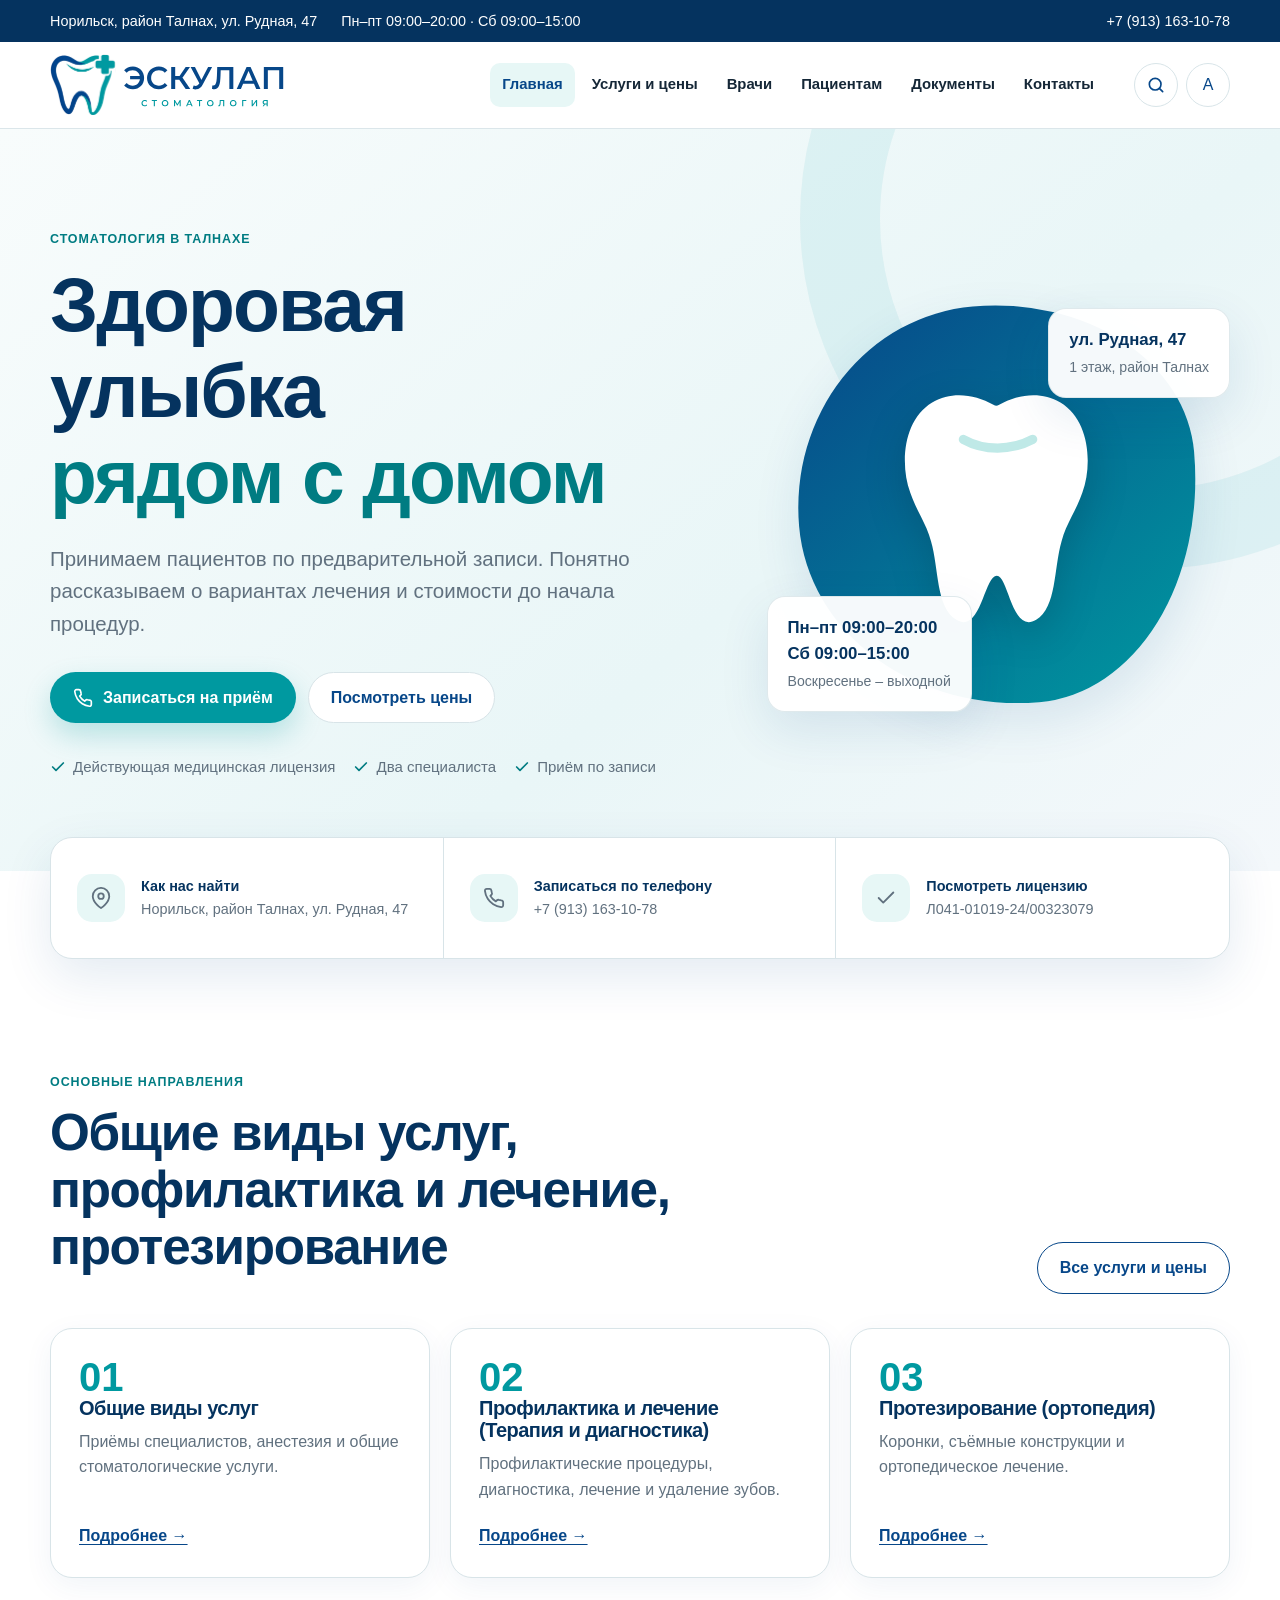
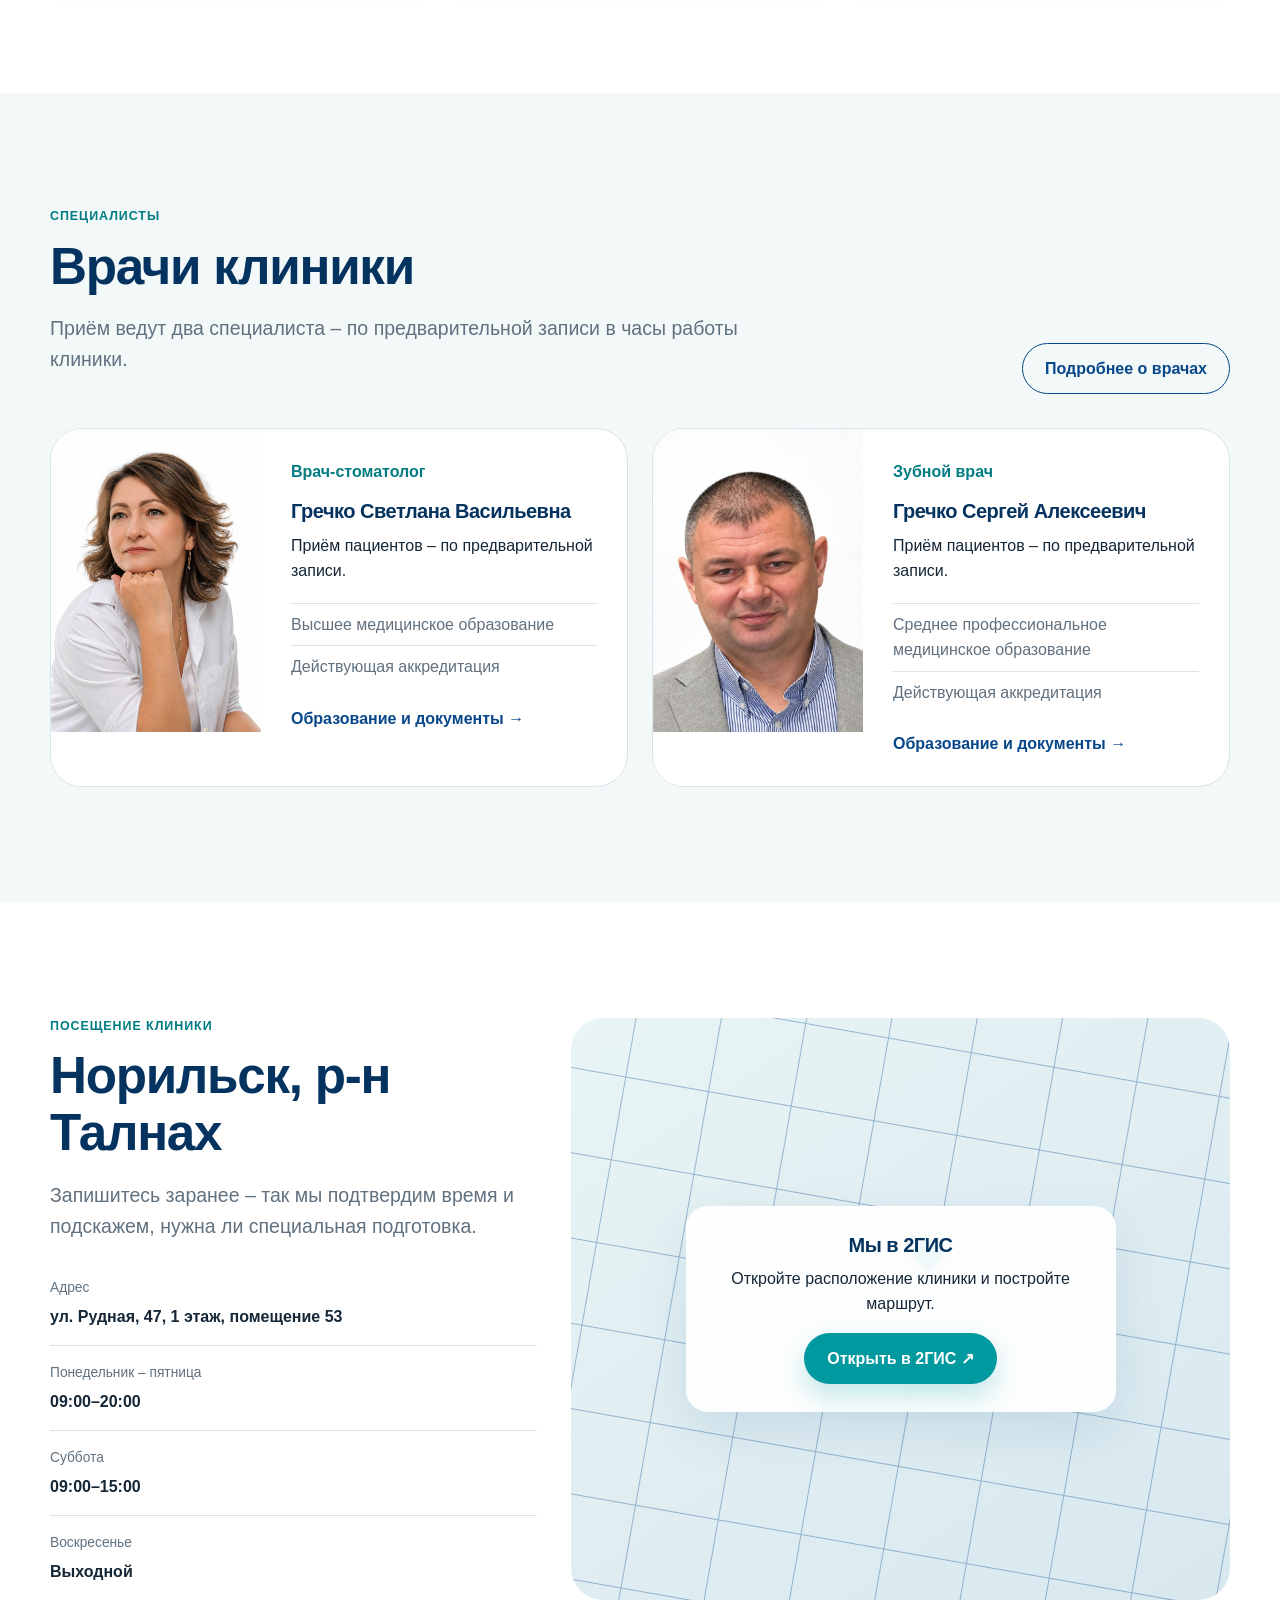
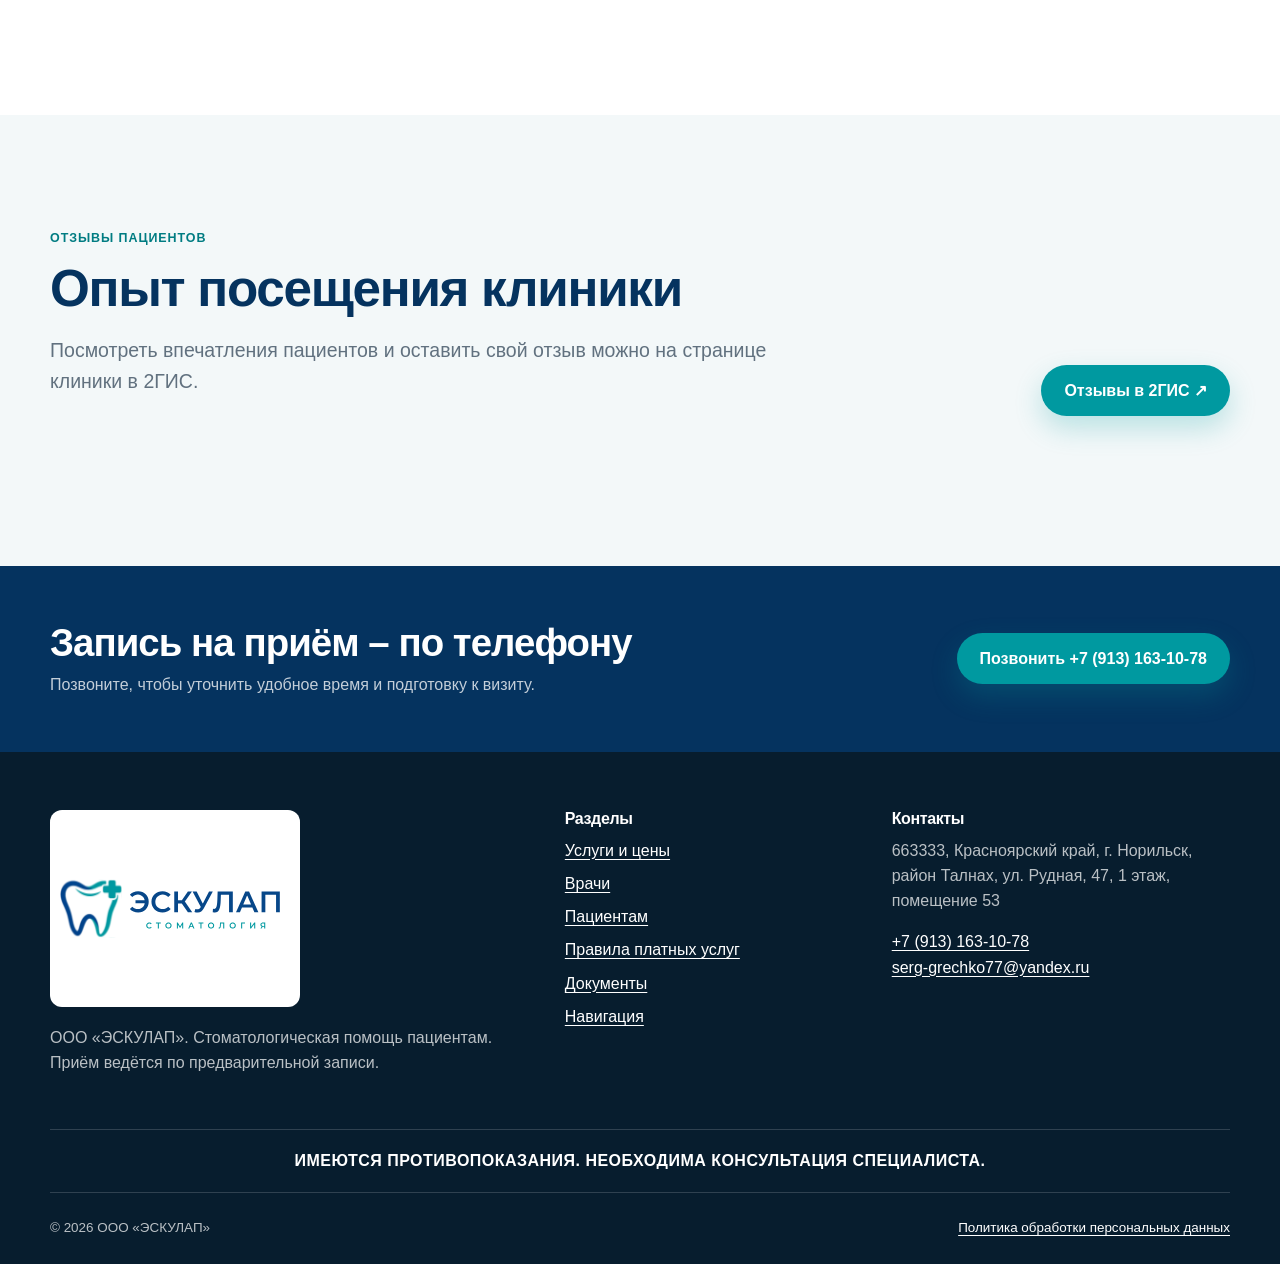
==== index.html @ 6461ecf7 "New update" ====
<!doctype html>
<html lang="ru">
<head>
  <meta charset="utf-8">
  <meta name="viewport" content="width=device-width, initial-scale=1, viewport-fit=cover">
  <meta name="description" content="Стоматологическая клиника «Эскулап» в Талнахе, Норильск. Лечение, профилактика, удаление и протезирование зубов. Запись по телефону.">
  <meta name="theme-color" content="#074789">
  <title>Стоматология «Эскулап» – Норильск</title>
  <link rel="icon" href="media/favicon.svg?v=20261101-1" type="image/svg+xml">
  <link rel="stylesheet" href="assets/css/styles.css?v=20261115-7">
  <script src="assets/js/shell.js?v=20261115-3" defer></script>
  <script src="assets/js/main.js?v=20261115-2" defer></script>
</head>
<body>
  <div data-site-header></div>
  <main id="main">
    <section class="hero">
      <div class="container hero-grid">
        <div>
          <p class="eyebrow">Стоматология в Талнахе</p>
          <h1>Здоровая улыбка <span>рядом с домом</span></h1>
          <p class="hero__copy">Принимаем пациентов по предварительной записи. Понятно рассказываем о вариантах лечения и стоимости до начала процедур.</p>
          <div class="hero__actions">
            <a class="button button--primary" data-phone href="tel:+79131631078"><svg aria-hidden="true" width="20" height="20" viewBox="0 0 24 24" fill="none" stroke="currentColor" stroke-width="2" stroke-linecap="round" stroke-linejoin="round"><path d="M22 16.92v3a2 2 0 0 1-2.18 2 19.79 19.79 0 0 1-8.63-3.07 19.5 19.5 0 0 1-6-6A19.79 19.79 0 0 1 2.12 4.18 2 2 0 0 1 4.11 2h3a2 2 0 0 1 2 1.72c.12.9.33 1.78.62 2.63a2 2 0 0 1-.45 2.11L8 9.73a16 16 0 0 0 6 6l1.27-1.27a2 2 0 0 1 2.11-.45c.85.29 1.73.5 2.63.62A2 2 0 0 1 22 16.92z"></path></svg><span>Записаться на приём</span></a>
            <a class="button button--secondary" href="services/">Посмотреть цены</a>
          </div>
          <ul class="hero__trust">
            <li><svg aria-hidden="true" width="16" height="16" viewBox="0 0 24 24" fill="none" stroke="currentColor" stroke-width="2.5" stroke-linecap="round" stroke-linejoin="round"><path d="m20 6-11 11-5-5"></path></svg><span>Действующая медицинская лицензия</span></li>
            <li><svg aria-hidden="true" width="16" height="16" viewBox="0 0 24 24" fill="none" stroke="currentColor" stroke-width="2.5" stroke-linecap="round" stroke-linejoin="round"><path d="m20 6-11 11-5-5"></path></svg><span>Два специалиста</span></li>
            <li><svg aria-hidden="true" width="16" height="16" viewBox="0 0 24 24" fill="none" stroke="currentColor" stroke-width="2.5" stroke-linecap="round" stroke-linejoin="round"><path d="m20 6-11 11-5-5"></path></svg><span>Приём по записи</span></li>
          </ul>
        </div>
        <div class="hero-art" aria-label="Стоматологическая помощь">
          <div class="hero-art__orb">
            <svg class="tooth" viewBox="0 0 180 210" role="img" aria-label="Символ зуба">
              <path fill="currentColor" d="M91 18c16-9 36-12 53-2 25 15 28 53 19 78-5 15-14 27-18 42-7 24-4 57-22 68-21 13-24-38-34-38-11 0-14 51-35 38-18-11-15-44-22-68-4-15-13-27-18-42-9-25-6-63 19-78 17-10 37-7 53 2 2 1 3 1 5 0z"/>
              <path fill="none" stroke="#bfe9e7" stroke-width="8" stroke-linecap="round" d="M60 48c18 10 41 10 60 0"/>
            </svg>
          </div>
          <div class="floating-card floating-card--place"><strong>ул. Рудная, 47</strong><span>1 этаж, район Талнах</span></div>
          <div class="floating-card floating-card--hours"><strong>Пн–пт 09:00–20:00<br>Сб 09:00–15:00</strong><span>Воскресенье – выходной</span></div>
        </div>
      </div>
    </section>

    <div class="quick-strip">
      <div class="container quick-strip__grid">
        <a class="quick-item" href="contacts/"><span class="quick-item__icon"><svg aria-hidden="true" width="22" height="22" viewBox="0 0 24 24" fill="none" stroke="currentColor" stroke-width="2" stroke-linecap="round" stroke-linejoin="round"><path d="M21 10c0 7-9 13-9 13S3 17 3 10a9 9 0 1 1 18 0z"></path><circle cx="12" cy="10" r="3"></circle></svg></span><span><strong>Как нас найти</strong><span>Норильск, район Талнах, ул. Рудная, 47</span></span></a>
        <a class="quick-item" data-phone href="tel:+79131631078"><span class="quick-item__icon"><svg aria-hidden="true" width="22" height="22" viewBox="0 0 24 24" fill="none" stroke="currentColor" stroke-width="2" stroke-linecap="round" stroke-linejoin="round"><path d="M22 16.92v3a2 2 0 0 1-2.18 2 19.79 19.79 0 0 1-8.63-3.07 19.5 19.5 0 0 1-6-6A19.79 19.79 0 0 1 2.12 4.18 2 2 0 0 1 4.11 2h3a2 2 0 0 1 2 1.72c.12.9.33 1.78.62 2.63a2 2 0 0 1-.45 2.11L8 9.73a16 16 0 0 0 6 6l1.27-1.27a2 2 0 0 1 2.11-.45c.85.29 1.73.5 2.63.62A2 2 0 0 1 22 16.92z"></path></svg></span><span><strong>Записаться по телефону</strong><span>+7 (913) 163-10-78</span></span></a>
        <a class="quick-item" href="documents/"><span class="quick-item__icon"><svg aria-hidden="true" width="22" height="22" viewBox="0 0 24 24" fill="none" stroke="currentColor" stroke-width="2" stroke-linecap="round" stroke-linejoin="round"><path d="m20 6-11 11-5-5"></path></svg></span><span><strong>Посмотреть лицензию</strong><span>Л041-01019-24/00323079</span></span></a>
      </div>
    </div>

    <section class="section">
      <div class="container">
        <div class="section-heading"><div><p class="eyebrow">Основные направления</p><h2>Общие виды услуг, профилактика и лечение, протезирование</h2></div><a class="button button--ghost" href="services/">Все услуги и цены</a></div>
        <div class="card-grid">
          <article class="card service-card"><span class="card__number">01</span><h3>Общие виды услуг</h3><p>Приёмы специалистов, анестезия и общие стоматологические услуги.</p><a href="services/#general">Подробнее →</a></article>
          <article class="card service-card"><span class="card__number">02</span><h3>Профилактика и лечение (Терапия и диагностика)</h3><p>Профилактические процедуры, диагностика, лечение и удаление зубов.</p><a href="services/#prevention-treatment">Подробнее →</a></article>
          <article class="card service-card"><span class="card__number">03</span><h3>Протезирование (ортопедия)</h3><p>Коронки, съёмные конструкции и ортопедическое лечение.</p><a href="services/#prosthetics">Подробнее →</a></article>
        </div>
      </div>
    </section>

    <section class="section section--soft" id="doctors">
      <div class="container">
        <div class="section-heading"><div><p class="eyebrow">Специалисты</p><h2>Врачи клиники</h2><p class="lead">Приём ведут два специалиста – по предварительной записи в часы работы клиники.</p></div><a class="button button--ghost" href="doctors/">Подробнее о врачах</a></div>
        <div class="doctor-grid">
          <article class="doctor-card"><div class="doctor-placeholder"><img src="assets/images/doctors/svetlana-grechko.jpg" width="800" height="1155" loading="lazy" decoding="async" alt="Гречко Светлана Васильевна"></div><div class="doctor-card__body"><p class="doctor-card__role">Врач-стоматолог</p><h3>Гречко Светлана Васильевна</h3><p>Приём пациентов – по предварительной записи.</p><ul class="doctor-card__meta"><li>Высшее медицинское образование</li><li>Действующая аккредитация</li></ul><a class="doctor-card__link" href="doctors/#svetlana">Образование и документы →</a></div></article>
          <article class="doctor-card"><div class="doctor-placeholder"><img src="assets/images/doctors/sergey-grechko-v3.jpg" width="732" height="1056" loading="lazy" decoding="async" alt="Гречко Сергей Алексеевич"></div><div class="doctor-card__body"><p class="doctor-card__role">Зубной врач</p><h3>Гречко Сергей Алексеевич</h3><p>Приём пациентов – по предварительной записи.</p><ul class="doctor-card__meta"><li>Среднее профессиональное медицинское образование</li><li>Действующая аккредитация</li></ul><a class="doctor-card__link" href="doctors/#sergey">Образование и документы →</a></div></article>
        </div>
      </div>
    </section>

    <section class="section">
      <div class="container contact-grid">
        <div><p class="eyebrow">Посещение клиники</p><h2>Норильск, р-н Талнах</h2><p class="lead">Запишитесь заранее – так мы подтвердим время и подскажем, нужна ли специальная подготовка.</p><dl class="definition-list"><div><dt>Адрес</dt><dd>ул. Рудная, 47, 1 этаж, помещение 53</dd></div><div><dt>Понедельник – пятница</dt><dd>09:00–20:00</dd></div><div><dt>Суббота</dt><dd>09:00–15:00</dd></div><div><dt>Воскресенье</dt><dd>Выходной</dd></div></dl></div>
        <div class="map-card"><div class="map-card__content"><h3>Мы в 2ГИС</h3><p>Откройте расположение клиники и постройте маршрут.</p><div class="map-actions"><a class="button button--primary" href="https://go.2gis.com/IZ2tV" target="_blank" rel="noopener">Открыть в 2ГИС ↗</a></div></div></div>
      </div>
    </section>

    <section class="section section--soft" id="reviews"><div class="container"><div class="section-heading"><div><p class="eyebrow">Отзывы пациентов</p><h2>Опыт посещения клиники</h2><p class="lead">Посмотреть впечатления пациентов и оставить свой отзыв можно на странице клиники в 2ГИС.</p></div><a class="button button--primary" href="https://2gis.ru/norilsk/firm/70000001054411634/tab/reviews" target="_blank" rel="noopener">Отзывы в 2ГИС ↗</a></div></div></section>
  </main>
  <div data-site-footer></div>
</body>
</html>
---- assets/css/styles.css ----
:root {
  --navy: #074789;
  --navy-deep: #05335f;
  --teal: #0099a0;
  --teal-dark: #007c82;
  --ink: #152737;
  --muted: #61717f;
  --line: #d8e4e8;
  --soft: #f3f8f9;
  --white: #fff;
  --accent: #e7f7f6;
  --warning: #fff5d8;
  --shadow: 0 18px 50px rgba(7, 71, 137, .11);
  --radius-xl: 32px;
  --radius-lg: 22px;
  --radius-md: 14px;
  --content: 1180px;
  --font-scale: 1;
}

* { box-sizing: border-box; }
html { scroll-behavior: smooth; font-size: calc(16px * var(--font-scale)); }
html[data-font="large"] { --font-scale: 1.16; }
html[data-font="xlarge"] { --font-scale: 1.3; }
body {
  margin: 0;
  color: var(--ink);
  background: var(--white);
  font-family: Inter, -apple-system, BlinkMacSystemFont, "Segoe UI", Arial, sans-serif;
  line-height: 1.58;
  text-rendering: optimizeLegibility;
}
body.menu-open { overflow: hidden; }
img { display: block; max-width: 100%; }
a { color: var(--navy); text-underline-offset: .2em; }
button, input, textarea, select { font: inherit; }
button, a { -webkit-tap-highlight-color: transparent; }
:focus-visible { outline: 3px solid #ffbf47; outline-offset: 3px; }
[hidden] { display: none !important; }

html[data-contrast="high"] {
  --navy: #000;
  --navy-deep: #000;
  --teal: #005f61;
  --teal-dark: #004648;
  --ink: #000;
  --muted: #202020;
  --line: #000;
  --soft: #fff;
  --accent: #fff;
  --shadow: none;
}
html[data-contrast="high"] body { background: #fff; }
html[data-contrast="high"] .button--primary { border: 2px solid #000; }

.container { width: min(calc(100% - 40px - env(safe-area-inset-left) - env(safe-area-inset-right)), var(--content)); margin-inline: auto; }
.narrow { width: min(calc(100% - 40px - env(safe-area-inset-left) - env(safe-area-inset-right)), 820px); margin-inline: auto; }
.skip-link { position: fixed; top: 10px; left: 10px; z-index: 1000; transform: translateY(-180%); background: var(--ink); color: #fff; padding: 12px 16px; border-radius: 8px; }
.skip-link:focus { transform: none; }
.eyebrow { margin: 0 0 12px; color: var(--teal-dark); font-family: Verdana, Geneva, sans-serif; font-size: .78rem; font-weight: 700; line-height: 1.4; letter-spacing: .075em; text-transform: uppercase; }
.lead { color: var(--muted); font-size: clamp(1.05rem, 2vw, 1.22rem); max-width: 720px; }
h1, h2, h3 { color: var(--navy-deep); line-height: 1.12; letter-spacing: -.025em; }
h1 { margin: 0; font-size: clamp(2.45rem, 6vw, 5.1rem); }
h2 { margin: 0 0 18px; font-size: clamp(2rem, 4vw, 3.25rem); }
h3 { margin: 0 0 10px; font-size: 1.25rem; }
p { margin-top: 0; }
.section { padding: clamp(70px, 9vw, 118px) 0; }
.section--soft { background: var(--soft); }
.section--compact { padding: 52px 0; }
.section-heading { display: flex; align-items: end; justify-content: space-between; gap: 28px; margin-bottom: 34px; }
.section-heading > div { max-width: 750px; }

.topbar { padding-top: env(safe-area-inset-top); background: var(--navy-deep); color: #fff; font-size: .9rem; }
.topbar__inner { min-height: 42px; display: flex; align-items: center; justify-content: space-between; gap: 24px; }
.topbar a { color: #fff; text-decoration: none; }
.topbar a { white-space: nowrap; }
.topbar__meta { display: flex; gap: 24px; }
.site-header { position: sticky; top: 0; z-index: 100; background: rgba(255,255,255,.96); border-bottom: 1px solid rgba(216,228,232,.9); backdrop-filter: blur(18px); }
.header-inner { min-height: 86px; display: flex; align-items: center; gap: 28px; }
.brand { flex: 0 0 auto; }
.brand img { width: 244px; height: auto; }
.main-nav { margin-left: auto; }
.main-nav ul { display: flex; align-items: center; gap: 5px; margin: 0; padding: 0; list-style: none; }
.main-nav a { display: block; padding: 10px 12px; border-radius: 10px; color: var(--ink); font-size: .93rem; font-weight: 650; text-decoration: none; }
.main-nav a:hover, .main-nav a[aria-current="page"] { color: var(--navy); background: var(--accent); }
.header-actions { display: flex; gap: 8px; }
.icon-button { width: 44px; height: 44px; display: inline-grid; place-items: center; border: 1px solid var(--line); border-radius: 50%; background: #fff; color: var(--navy); cursor: pointer; }
.menu-button { display: none; }
.accessibility-panel { border-bottom: 1px solid var(--line); background: #fff; }
.accessibility-panel__inner { min-height: 64px; display: flex; align-items: center; gap: 12px; flex-wrap: wrap; }
.accessibility-panel button { border: 1px solid var(--ink); border-radius: 8px; background: #fff; padding: 7px 12px; cursor: pointer; }

.button { min-height: 50px; display: inline-flex; align-items: center; justify-content: center; gap: 10px; border: 1px solid transparent; border-radius: 999px; padding: 12px 22px; font-weight: 750; text-decoration: none; cursor: pointer; transition: transform .18s ease, box-shadow .18s ease, background .18s ease; }
.button:hover { transform: translateY(-2px); }
.button--primary { color: #fff; background: var(--teal); box-shadow: 0 12px 28px rgba(0,153,160,.24); }
.button--primary:hover { background: var(--teal-dark); }
.button--secondary { color: var(--navy); background: #fff; border-color: var(--line); }
.button--ghost { color: var(--navy); background: transparent; border-color: var(--navy); }

.hero { position: relative; overflow: hidden; padding: clamp(64px, 8vw, 110px) 0 92px; background: linear-gradient(140deg, #f8fcfc 0%, #e9f6f7 60%, #f4f8fb 100%); }
.hero::before { content: ""; position: absolute; width: 540px; height: 540px; right: -220px; top: -260px; border: 80px solid rgba(0,153,160,.08); border-radius: 50%; pointer-events: none; }
.hero-grid { position: relative; z-index: 1; display: grid; grid-template-columns: 1.15fr .85fr; align-items: center; gap: clamp(40px, 7vw, 90px); }
.hero h1 span { display: block; color: var(--teal-dark); }
.hero__copy { margin: 24px 0 32px; max-width: 650px; color: var(--muted); font-size: clamp(1.08rem, 2vw, 1.28rem); }
.hero__actions { display: flex; gap: 12px; flex-wrap: wrap; }
.hero__trust { display: flex; gap: 18px; flex-wrap: wrap; margin: 32px 0 0; padding: 0; list-style: none; color: var(--muted); font-size: .94rem; }
.hero__trust li { display: inline-flex; align-items: center; gap: 7px; }
.hero__trust svg { flex: 0 0 auto; color: var(--teal-dark); }
.hero-art { min-height: 470px; position: relative; display: grid; place-items: center; }
.hero-art__orb { width: min(400px, 92%); aspect-ratio: 1; display: grid; place-items: center; border-radius: 48% 52% 44% 56% / 51% 41% 59% 49%; background: linear-gradient(145deg, var(--navy), var(--teal)); box-shadow: var(--shadow); transform: rotate(-5deg); }
.tooth { width: 52%; color: #fff; transform: rotate(5deg); filter: drop-shadow(0 12px 20px rgba(0,0,0,.15)); }
.floating-card { position: absolute; max-width: 245px; padding: 18px 20px; background: rgba(255,255,255,.96); border: 1px solid rgba(216,228,232,.8); border-radius: 18px; box-shadow: var(--shadow); }
.floating-card strong { display: block; color: var(--navy-deep); font-size: 1.05rem; }
.floating-card span { color: var(--muted); font-size: .88rem; }
.floating-card--hours { left: 0; bottom: 28px; }
.floating-card--place { right: 0; top: 38px; }

.quick-strip { position: relative; z-index: 2; margin-top: -34px; }
.quick-strip__grid { display: grid; grid-template-columns: repeat(3, 1fr); background: #fff; border: 1px solid var(--line); border-radius: var(--radius-lg); box-shadow: var(--shadow); overflow: hidden; }
.quick-item { min-height: 120px; padding: 26px; display: flex; gap: 16px; align-items: center; color: inherit; text-decoration: none; border-right: 1px solid var(--line); }
.quick-item:last-child { border-right: 0; }
.quick-item__icon { width: 48px; height: 48px; flex: 0 0 auto; display: grid; place-items: center; border-radius: 15px; background: var(--accent); color: var(--teal-dark); font-size: 1.35rem; }
.quick-item strong { display: block; color: var(--navy-deep); }
.quick-item span { color: var(--muted); font-size: .9rem; }

.card-grid { display: grid; grid-template-columns: repeat(3, 1fr); gap: 20px; }
.card { padding: 28px; border: 1px solid var(--line); border-radius: var(--radius-lg); background: #fff; box-shadow: 0 8px 30px rgba(7,71,137,.06); }
.card__number { color: var(--teal); font-size: 2.5rem; font-weight: 850; line-height: 1; }
.service-card { min-height: 250px; display: flex; flex-direction: column; }
.service-card p { color: var(--muted); }
.service-card a { margin-top: auto; font-weight: 750; }
.service-card__price { color: var(--navy); font-size: 1.15rem; font-weight: 800; }

.doctor-grid { display: grid; grid-template-columns: repeat(2, 1fr); gap: 24px; }
.doctor-card { overflow: hidden; display: grid; grid-template-columns: 210px 1fr; border: 1px solid var(--line); border-radius: var(--radius-xl); background: #fff; }
.doctor-placeholder { min-height: 310px; position: relative; display: grid; place-items: center; overflow: hidden; background: #fff; color: #fff; }
.doctor-placeholder img { position: absolute; inset: 0; width: 100%; height: 100%; object-fit: contain; object-position: center top; }
.doctor-card__body { padding: 30px; }
.doctor-card__role { color: var(--teal-dark); font-weight: 800; }
.doctor-card__meta { margin: 20px 0 0; padding: 0; list-style: none; color: var(--muted); }
.doctor-card__meta li { padding: 8px 0; border-top: 1px solid var(--line); }
.doctor-card__link { display: inline-flex; margin-top: 18px; color: var(--navy); font-weight: 800; text-decoration: none; }
.doctor-card__link:hover { color: var(--teal-dark); }
.doctors-section { background: #f8fbfc; }
.doctor-profiles { display: grid; gap: 34px; }
.doctor-profile { scroll-margin-top: 125px; overflow: hidden; border: 1px solid var(--line); border-radius: var(--radius-xl); background: #fff; box-shadow: 0 14px 45px rgba(7,71,137,.07); }
.doctor-profile__header { display: grid; grid-template-columns: 230px 1fr; gap: 38px; align-items: center; padding: 36px; background: linear-gradient(140deg, #f7fbfc, #eaf6f7); }
.doctor-profile__header h2 { margin-bottom: 14px; }
.doctor-profile__portrait { min-height: 250px; position: relative; display: grid; place-items: center; overflow: hidden; border-radius: 26px; background: #fff; color: #fff; }
.doctor-profile__portrait img { position: absolute; inset: 0; width: 100%; height: 100%; object-fit: contain; object-position: center top; }
.doctor-profile__intro { max-width: 660px; margin-bottom: 22px; color: var(--muted); font-size: 1.08rem; }
.doctor-profile__facts { display: grid; grid-template-columns: repeat(2, 1fr); border-top: 1px solid var(--line); border-bottom: 1px solid var(--line); }
.doctor-fact { padding: 30px 36px; }
.doctor-fact:nth-child(odd) { border-right: 1px solid var(--line); }
.doctor-fact:nth-child(-n+2) { border-bottom: 1px solid var(--line); }
.doctor-fact p { margin-bottom: 10px; color: var(--muted); }
.doctor-fact p:last-child { margin-bottom: 0; }
.doctor-fact strong { color: var(--ink); }
.qualification-list { margin: 0; padding: 0; list-style: none; }
.qualification-list li { display: flex; justify-content: space-between; gap: 20px; padding: 9px 0; border-bottom: 1px solid var(--line); }
.qualification-list li:last-child { border-bottom: 0; }
.qualification-list span { color: var(--muted); }
.qualification-list strong { flex: 0 0 auto; color: var(--navy-deep); }
.doctor-documents { padding: 36px; }
.doctor-documents__heading { display: flex; justify-content: space-between; align-items: end; gap: 28px; margin-bottom: 24px; }
.doctor-documents__heading h3 { margin: 0; font-size: 1.65rem; }
.doctor-documents__heading > p { max-width: 360px; margin: 0; color: var(--muted); }
.document-gallery { display: grid; grid-template-columns: repeat(4, minmax(0, 1fr)); gap: 15px; }
.document-tile { min-width: 0; overflow: hidden; padding: 0; border: 1px solid var(--line); border-radius: 18px; background: #fff; color: var(--ink); text-align: left; cursor: zoom-in; transition: transform .18s ease, border-color .18s ease, box-shadow .18s ease; }
.document-tile:hover { transform: translateY(-3px); border-color: var(--teal); box-shadow: 0 12px 28px rgba(7,71,137,.1); }
.document-tile:focus-visible { outline: 3px solid rgba(0,153,160,.28); outline-offset: 3px; }
.document-tile img { width: 100%; height: 180px; display: block; object-fit: cover; object-position: top; background: var(--soft); }
.document-dialog { width: min(1120px, calc(100% - 28px)); max-width: none; height: min(92vh, 980px); height: min(92dvh, 980px); padding: 0; border: 0; border-radius: 24px; background: #fff; box-shadow: 0 30px 100px rgba(0,0,0,.35); }
.document-dialog[open] { display: flex; flex-direction: column; }
.document-dialog::backdrop { background: rgba(3,24,42,.76); backdrop-filter: blur(5px); }
.document-dialog__bar { display: flex; align-items: center; justify-content: space-between; gap: 20px; padding: 18px 22px; border-bottom: 1px solid var(--line); }
.document-dialog__bar h2 { margin: 0; font-size: clamp(1.1rem, 2.5vw, 1.5rem); }
.document-dialog__viewer { position: relative; flex: 1; min-height: 0; }
.document-dialog__body { height: 100%; overflow: auto; padding: 22px 82px; background: var(--soft); text-align: center; overscroll-behavior: contain; }
.document-dialog__body img { max-width: 100%; height: auto; vertical-align: top; box-shadow: 0 8px 30px rgba(7,71,137,.12); }
.document-dialog__nav { position: absolute; top: 50%; z-index: 2; display: grid; width: 52px; height: 52px; padding: 0; border: 1px solid var(--line); border-radius: 50%; background: rgba(255,255,255,.96); color: var(--blue); place-items: center; transform: translateY(-50%); box-shadow: 0 8px 24px rgba(7,71,137,.16); cursor: pointer; transition: background .18s ease, color .18s ease, opacity .18s ease, transform .18s ease; }
.document-dialog__nav:hover:not(:disabled) { background: var(--teal); color: #fff; transform: translateY(-50%) scale(1.05); }
.document-dialog__nav:focus-visible { outline: 3px solid rgba(0,153,160,.32); outline-offset: 3px; }
.document-dialog__nav:disabled { opacity: .28; cursor: default; }
.document-dialog__nav--previous { left: 16px; }
.document-dialog__nav--next { right: 16px; }
.status-note { padding: 18px 20px; border-radius: var(--radius-md); background: var(--warning); color: #5e4b13; }

.page-hero { padding: 72px 0 62px; background: linear-gradient(140deg, var(--soft), #eaf6f7); }
.page-hero h1 { font-size: clamp(2.4rem, 5vw, 4.25rem); }
.page-hero .lead { margin-top: 24px; }
.breadcrumbs { display: flex; gap: 8px; margin-bottom: 18px; color: var(--muted); font-size: .9rem; }
.breadcrumbs a { color: inherit; }

.filter-bar { display: flex; gap: 9px; flex-wrap: wrap; margin: 0 0 30px; }
.filter-button { border: 1px solid var(--line); border-radius: 999px; background: #fff; padding: 10px 16px; color: var(--ink); cursor: pointer; }
.filter-button[aria-pressed="true"] { color: #fff; background: var(--navy); border-color: var(--navy); }
.price-section { margin-bottom: 42px; scroll-margin-top: 130px; }
.price-section h2 { font-size: 1.8rem; }
.price-table { width: 100%; border-collapse: collapse; border: 1px solid var(--line); border-radius: 16px; overflow: hidden; }
.price-table th, .price-table td { padding: 15px 18px; text-align: left; border-bottom: 1px solid var(--line); vertical-align: top; }
.price-table th { color: var(--navy-deep); background: var(--soft); font-size: .86rem; text-transform: uppercase; letter-spacing: .05em; }
.price-table td:last-child { width: 150px; white-space: nowrap; color: var(--navy); font-weight: 800; }
.price-table tr:last-child td { border-bottom: 0; }
.price-code { display: block; color: var(--muted); font-size: .8rem; }

.info-grid { display: grid; grid-template-columns: repeat(2, minmax(0, 1fr)); gap: 22px; }
.info-card { min-width: 0; padding: 28px; overflow-wrap: anywhere; border: 1px solid var(--line); border-radius: var(--radius-lg); background: #fff; }
.info-card p:last-child { margin-bottom: 0; }
.definition-list { margin: 0; }
.definition-list div { padding: 16px 0; border-bottom: 1px solid var(--line); }
.definition-list div:last-child { border-bottom: 0; }
.definition-list dt { color: var(--muted); font-size: .86rem; }
.definition-list dd { margin: 5px 0 0; color: var(--ink); font-weight: 650; }
.definition-list dd, .contact-list, .site-footer, .link-list a { overflow-wrap: anywhere; }
.license-access { display: flex; align-items: center; gap: 18px; margin-top: 24px; padding-top: 24px; border-top: 1px solid var(--line); }
.license-access__qr { width: 160px; flex: 0 0 160px; display: grid; gap: 8px; justify-items: center; padding: 11px; border: 1px solid var(--line); border-radius: 20px; background: var(--soft); color: var(--navy); text-align: center; text-decoration: none; font-size: .78rem; font-weight: 800; }
.license-access__qr:hover { border-color: var(--teal); }
.license-access__qr:focus-visible { outline: 3px solid rgba(0,163,170,.3); outline-offset: 3px; }
.license-access__qr img { display: block; width: 100%; height: auto; border-radius: 10px; background: #fff; }
.license-access__content { display: flex; flex-direction: column; align-items: flex-start; gap: 10px; max-width: 360px; }
.license-access__content p { margin: 0; color: var(--muted); line-height: 1.55; }
.license-access__content .button { margin-top: 6px; }
.license-access__content small { color: var(--muted); font-size: .78rem; }
.link-list { margin: 0; padding: 0; list-style: none; }
.link-list li { border-bottom: 1px solid var(--line); }
.link-list a { display: flex; justify-content: space-between; gap: 20px; padding: 15px 0; text-decoration: none; font-weight: 700; }
.link-list a::after { content: "↗"; }

.contact-grid { display: grid; grid-template-columns: .85fr 1.15fr; gap: 34px; align-items: stretch; }
.contact-panel { min-width: 0; padding: 32px; border-radius: var(--radius-xl); background: var(--navy-deep); color: #fff; }
.contact-panel h2, .contact-panel h3, .contact-panel a { color: #fff; }
.contact-panel h2, .contact-panel h3, .contact-panel strong, .contact-panel a { overflow-wrap: anywhere; }
.contact-list { margin: 0; padding: 0; list-style: none; }
.contact-list li { padding: 18px 0; border-bottom: 1px solid rgba(255,255,255,.18); }
.contact-list span { display: block; color: rgba(255,255,255,.7); font-size: .85rem; }
.contact-list strong, .contact-list a { font-size: 1.06rem; }
.map-card { min-width: 0; min-height: 520px; position: relative; overflow: hidden; display: grid; place-items: center; padding: 34px; border-radius: var(--radius-xl); background: linear-gradient(145deg, #e8f4f5, #d8e8ef); }
.map-card::before, .map-card::after { content: ""; position: absolute; inset: 0; opacity: .35; background-image: linear-gradient(var(--navy) 1px, transparent 1px), linear-gradient(90deg, var(--navy) 1px, transparent 1px); background-size: 70px 70px; transform: rotate(10deg) scale(1.2); }
.map-card::after { opacity: 1; width: 28px; height: 28px; inset: 38% auto auto 52%; border-radius: 50% 50% 50% 0; background: var(--teal); transform: rotate(-45deg); box-shadow: 0 0 0 10px rgba(0,153,160,.16); }
.map-card__content { position: relative; z-index: 2; max-width: 430px; padding: 28px; text-align: center; background: rgba(255,255,255,.94); border-radius: 22px; box-shadow: var(--shadow); }
.map-actions { display: flex; justify-content: center; gap: 10px; flex-wrap: wrap; }

.cta-band { padding: 55px 0; background: var(--navy-deep); color: #fff; }
.cta-band__inner { display: flex; align-items: center; justify-content: space-between; gap: 30px; }
.cta-band h2 { margin-bottom: 8px; color: #fff; font-size: clamp(1.8rem, 3vw, 2.6rem); }
.cta-band p { margin: 0; color: rgba(255,255,255,.76); }

.site-footer { padding: 58px 0 26px; background: #071d2e; color: rgba(255,255,255,.72); }
.footer-grid { display: grid; grid-template-columns: 1.25fr .75fr .9fr; gap: 45px; }
.footer-brand img { width: 250px; padding: 10px; border-radius: 12px; background: #fff; }
.footer-brand p { max-width: 470px; margin-top: 18px; }
.site-footer h3 { color: #fff; font-size: 1rem; }
.site-footer a { color: #fff; }
.footer-links { margin: 0; padding: 0; list-style: none; }
.footer-links li { margin: 8px 0; }
.legal-warning { margin-top: 38px; padding: 18px 0; border-top: 1px solid rgba(255,255,255,.16); border-bottom: 1px solid rgba(255,255,255,.16); color: #fff; font-weight: 800; text-align: center; text-transform: uppercase; letter-spacing: .03em; }
.footer-bottom { display: flex; justify-content: space-between; gap: 30px; padding-top: 24px; font-size: .84rem; }
.search-dialog { width: min(720px, calc(100% - 30px)); max-height: 82vh; max-height: 82dvh; overflow-y: auto; overscroll-behavior: contain; padding: 0; border: 0; border-radius: 24px; box-shadow: 0 30px 100px rgba(0,0,0,.3); }
.search-dialog::backdrop { background: rgba(3,24,42,.68); backdrop-filter: blur(5px); }
.search-dialog__header { display: flex; align-items: center; justify-content: space-between; padding: 22px 24px; border-bottom: 1px solid var(--line); }
.search-dialog__header h2 { margin: 0; font-size: 1.45rem; }
.search-dialog__body { padding: 22px 24px 28px; }
.search-input { width: 100%; border: 2px solid var(--navy); border-radius: 14px; padding: 14px 16px; }
.search-input:focus-visible { outline: none; border-color: var(--blue); box-shadow: 0 0 0 3px rgba(7,71,137,.18); }
.search-results { margin: 18px 0 0; padding: 0; list-style: none; }
.search-results li { border-bottom: 1px solid var(--line); }
.search-results a { display: block; padding: 14px 2px; text-decoration: none; }
.search-results span { display: block; color: var(--muted); font-size: .88rem; }
.search-empty { padding: 20px 0; color: var(--muted); }

@media (max-width: 1080px) {
  .header-inner { min-height: 76px; }
  .brand img { width: 210px; }
  .menu-button { display: inline-grid; }
  .main-nav { position: absolute; top: 100%; right: 0; bottom: auto; left: 0; display: none; max-height: calc(100vh - 76px); max-height: calc(100dvh - 76px - env(safe-area-inset-bottom)); overflow-y: auto; overscroll-behavior: contain; -webkit-overflow-scrolling: touch; background: #fff; padding: 10px 20px calc(18px + env(safe-area-inset-bottom)); border-top: 1px solid var(--line); box-shadow: 0 18px 35px rgba(3, 51, 95, .14); }
  .main-nav.is-open { display: block; }
  .main-nav ul { width: min(100%, 720px); margin: 0 auto; display: block; }
  .main-nav a { padding: 15px; border-bottom: 1px solid var(--line); border-radius: 0; font-size: 1.08rem; }
  .hero-grid { grid-template-columns: 1fr 420px; }
  .card-grid { grid-template-columns: repeat(2, 1fr); }
  .doctor-card { grid-template-columns: 180px 1fr; }
  .document-gallery { grid-template-columns: repeat(3, minmax(0, 1fr)); }
}

@media (max-width: 820px) {
  .topbar__meta span:first-child { display: none; }
  .hero { padding-top: 54px; }
  .hero-grid { grid-template-columns: 1fr; }
  .hero-art { min-height: 390px; }
  .hero-art__orb { width: 330px; }
  .quick-strip { margin-top: -24px; }
  .quick-strip__grid { grid-template-columns: 1fr; }
  .quick-item { min-height: auto; border-right: 0; border-bottom: 1px solid var(--line); }
  .quick-item:last-child { border-bottom: 0; }
  .doctor-grid, .info-grid, .contact-grid { grid-template-columns: 1fr; }
  .doctor-card { grid-template-columns: 190px 1fr; }
  .doctor-profile__header { grid-template-columns: 190px 1fr; padding: 28px; gap: 28px; }
  .doctor-profile__portrait { min-height: 220px; }
  .doctor-fact { padding: 26px 28px; }
  .doctor-documents { padding: 28px; }
  .document-gallery { grid-template-columns: repeat(2, minmax(0, 1fr)); }
  .footer-grid { grid-template-columns: 1fr 1fr; }
  .footer-brand { grid-column: 1 / -1; }
  .section-heading, .cta-band__inner { align-items: flex-start; flex-direction: column; }
  .price-table { display: block; overflow-x: auto; }
}

@media (max-width: 600px) {
  .container, .narrow { width: min(calc(100% - 28px - env(safe-area-inset-left) - env(safe-area-inset-right)), var(--content)); }
  .topbar__inner { min-height: 38px; }
  .topbar__meta { width: 100%; justify-content: space-between; gap: 10px; }
  .header-inner { gap: 10px; }
  .brand img { width: 145px; }
  .header-actions { margin-left: auto; }
  .hero { padding-bottom: 70px; }
  .hero h1 { font-size: clamp(2.35rem, 13vw, 3.7rem); }
  .hero__actions .button { width: 100%; }
  .hero-art { min-height: 335px; }
  .hero-art__orb { width: 260px; }
  .floating-card { max-width: 185px; padding: 13px 14px; }
  .floating-card--place { top: 12px; }
  .floating-card--hours { bottom: 8px; }
  .card-grid { grid-template-columns: 1fr; }
  .doctor-card { grid-template-columns: 1fr; }
  .doctor-placeholder { min-height: 0; aspect-ratio: 3 / 4; }
  .doctor-profile__header { grid-template-columns: 1fr; padding: 22px; }
  .doctor-profile__portrait { min-height: 0; aspect-ratio: 3 / 4; }
  .doctor-profile__header .button { width: 100%; }
  .doctor-profile__facts { grid-template-columns: 1fr; }
  .doctor-fact, .doctor-fact:nth-child(odd), .doctor-fact:nth-child(-n+2) { padding: 23px 22px; border-right: 0; border-bottom: 1px solid var(--line); }
  .doctor-fact:last-child { border-bottom: 0; }
  .qualification-list li { align-items: flex-start; flex-direction: column; gap: 3px; }
  .doctor-documents { padding: 24px 22px; }
  .doctor-documents__heading { align-items: flex-start; flex-direction: column; gap: 8px; }
  .document-gallery { grid-template-columns: 1fr 1fr; gap: 10px; }
  .document-tile img { height: 145px; }
  .document-dialog { width: calc(100% - 16px); height: 94vh; height: 94dvh; border-radius: 18px; }
  .document-dialog__body { padding: 12px 58px; }
  .document-dialog__nav { width: 44px; height: 44px; }
  .document-dialog__nav--previous { left: 7px; }
  .document-dialog__nav--next { right: 7px; }
  .license-access { align-items: flex-start; flex-direction: column; }
  .license-access__content { width: 100%; max-width: none; }
  .license-access__content .button { width: 100%; }
  .footer-grid { grid-template-columns: 1fr; }
  .footer-brand { grid-column: auto; }
  .footer-bottom { flex-direction: column; }
  .page-hero { padding: 52px 0 46px; }
  .price-table thead { display: none; }
  .price-table, .price-table tbody, .price-table tr, .price-table td { display: block; width: 100%; }
  .price-table tr { padding: 15px; border-bottom: 1px solid var(--line); }
  .price-table td { padding: 4px 0; border: 0; }
  .price-table td:last-child { width: auto; }
  .contact-panel, .map-card { padding: 24px; }
  .map-card__content { padding: 22px; }
}

@media (max-width: 360px) {
  .topbar { font-size: .78rem; }
  .topbar__meta { gap: 6px; }
  .header-inner { gap: 6px; }
  .brand img { width: 126px; }
  .header-actions { gap: 4px; }
  .icon-button { width: 40px; height: 40px; }
  .eyebrow { font-size: .72rem; letter-spacing: .06em; }
}

@media (prefers-reduced-motion: reduce) {
  html { scroll-behavior: auto; }
  *, *::before, *::after { animation-duration: .01ms !important; transition-duration: .01ms !important; }
}
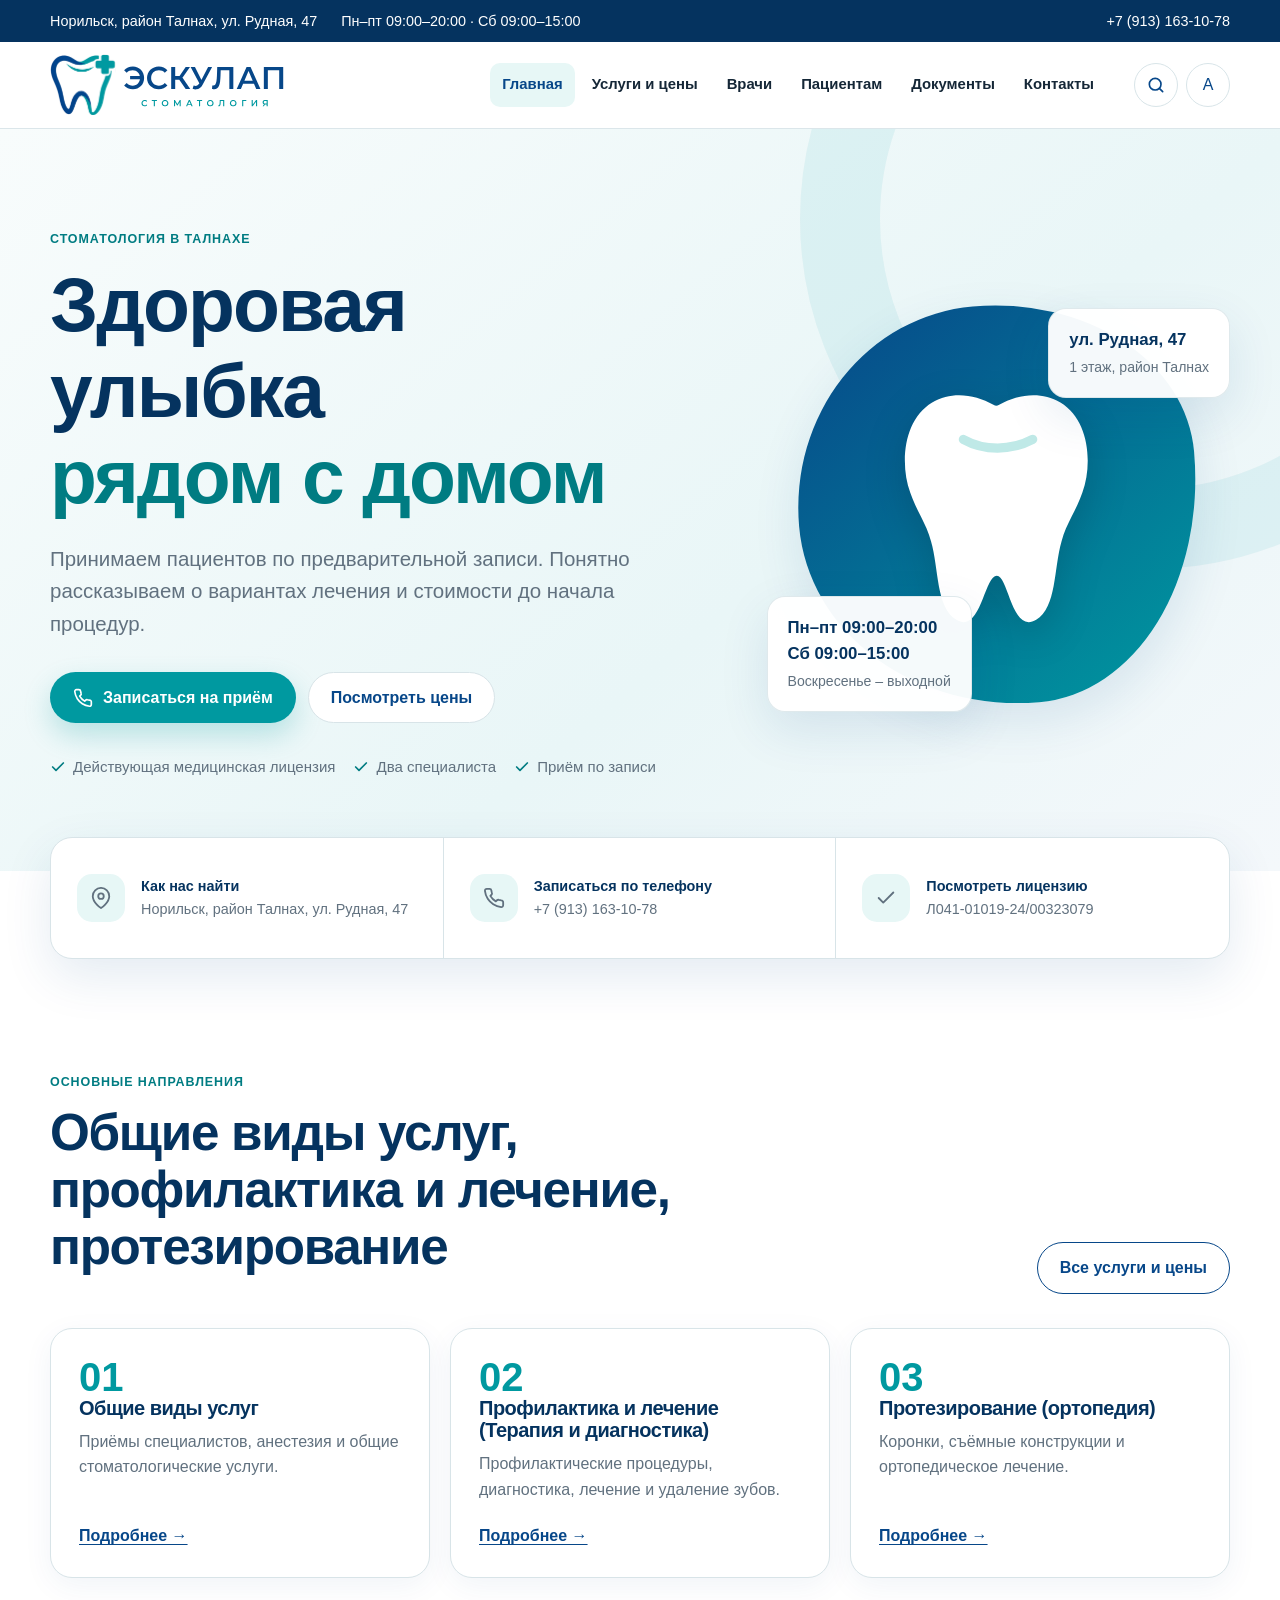
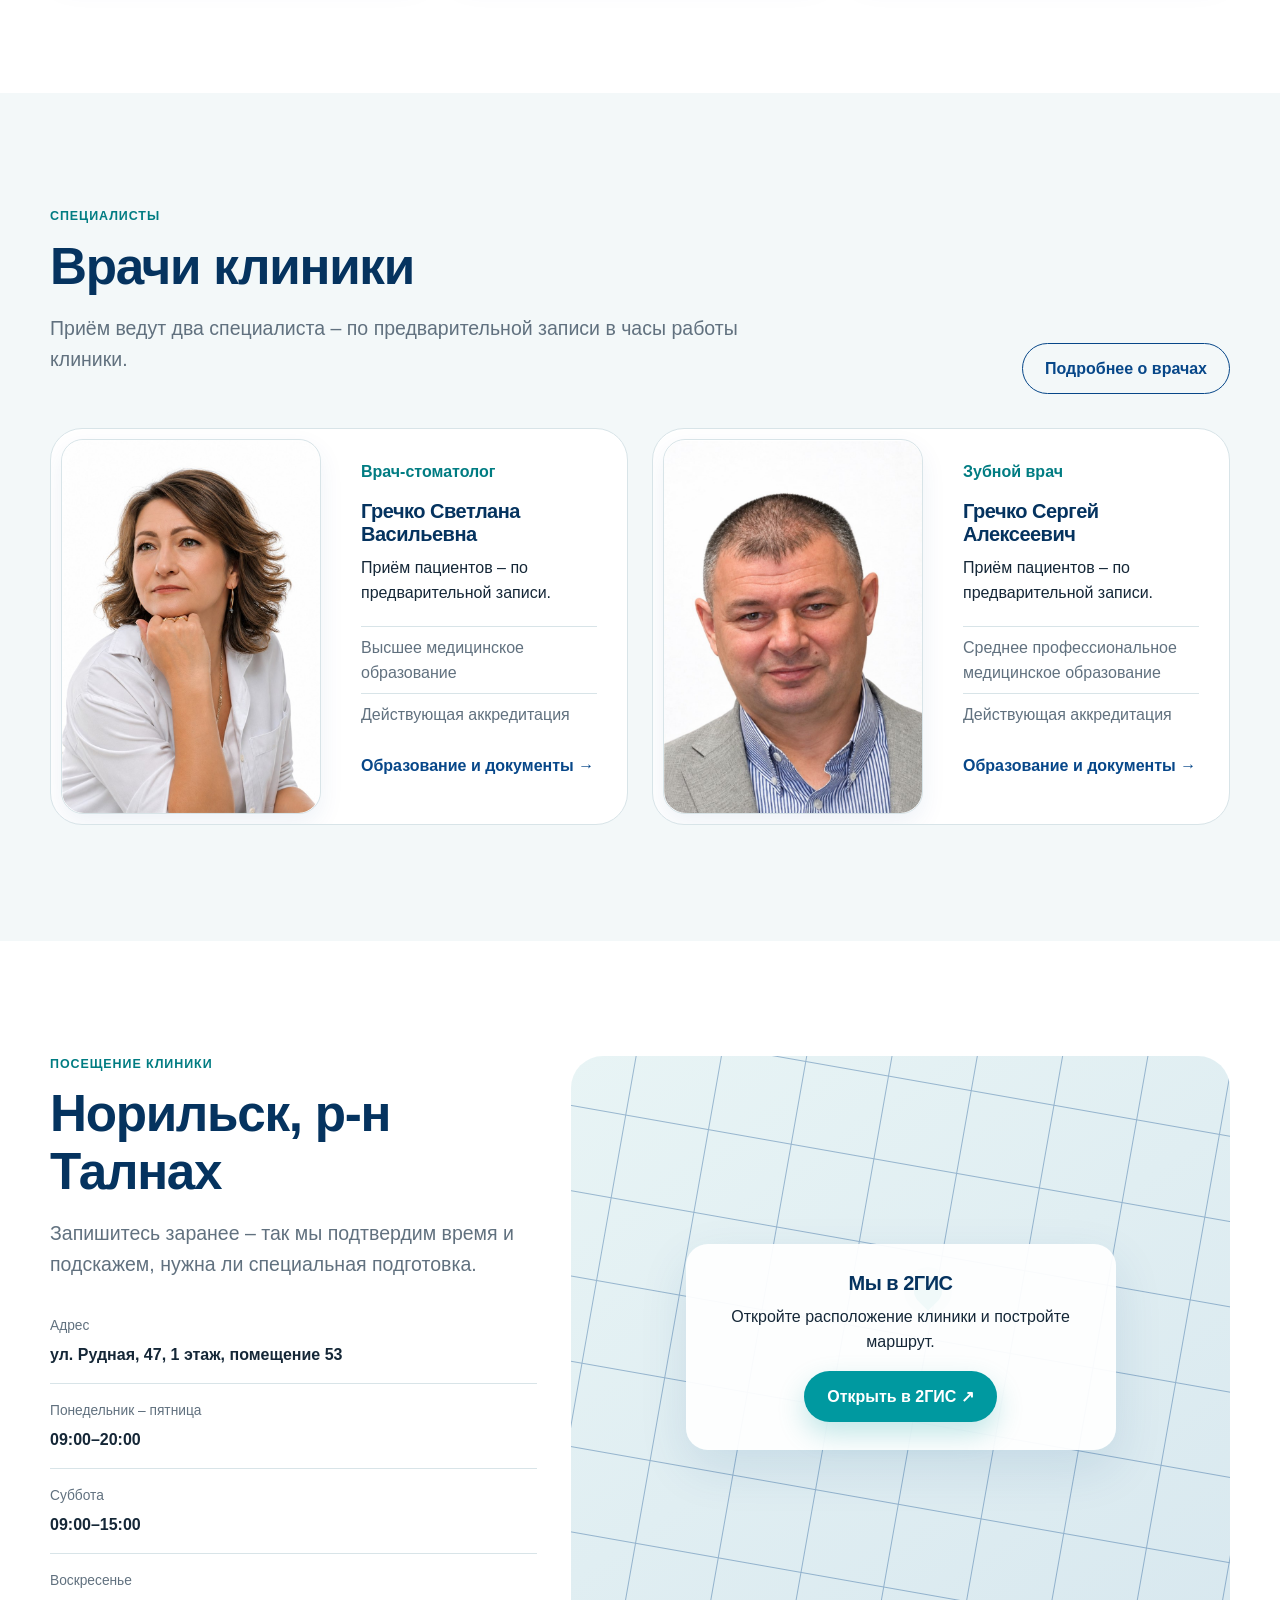
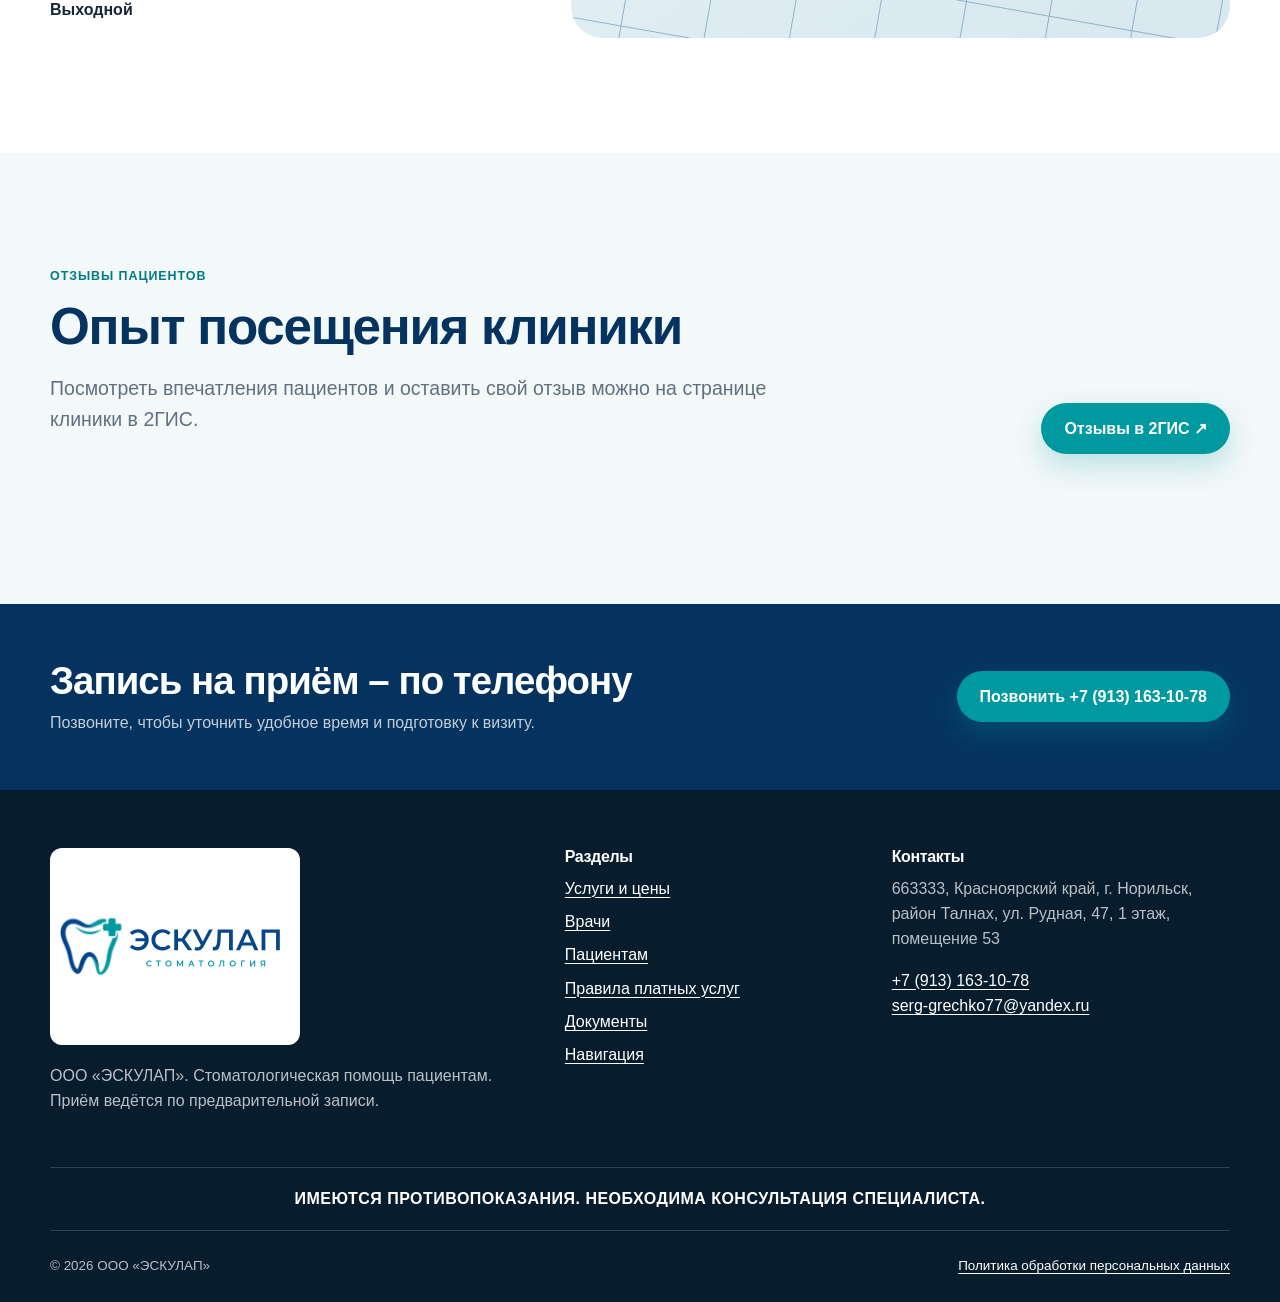
==== commit ebc85009: "New update" ====
--- a/index.html
+++ b/index.html
@@ -7,7 +7,7 @@
   <meta name="theme-color" content="#074789">
   <title>Стоматология «Эскулап» – Норильск</title>
   <link rel="icon" href="media/favicon.svg?v=20261101-1" type="image/svg+xml">
-  <link rel="stylesheet" href="assets/css/styles.css?v=20261115-7">
+  <link rel="stylesheet" href="assets/css/styles.css?v=20261115-11">
   <script src="assets/js/shell.js?v=20261115-3" defer></script>
   <script src="assets/js/main.js?v=20261115-2" defer></script>
 </head>
--- a/assets/css/styles.css
+++ b/assets/css/styles.css
@@ -132,9 +132,9 @@
 .service-card__price { color: var(--navy); font-size: 1.15rem; font-weight: 800; }
 
 .doctor-grid { display: grid; grid-template-columns: repeat(2, 1fr); gap: 24px; }
-.doctor-card { overflow: hidden; display: grid; grid-template-columns: 210px 1fr; border: 1px solid var(--line); border-radius: var(--radius-xl); background: #fff; }
-.doctor-placeholder { min-height: 310px; position: relative; display: grid; place-items: center; overflow: hidden; background: #fff; color: #fff; }
-.doctor-placeholder img { position: absolute; inset: 0; width: 100%; height: 100%; object-fit: contain; object-position: center top; }
+.doctor-card { overflow: hidden; display: grid; grid-template-columns: 280px 1fr; border: 1px solid var(--line); border-radius: var(--radius-xl); background: #fff; }
+.doctor-placeholder { min-height: 0; position: relative; align-self: center; aspect-ratio: 800 / 1155; margin: 10px; overflow: hidden; border: 1px solid var(--line); border-radius: 22px; background: #fff; box-shadow: 0 10px 26px rgba(7,71,137,.07); }
+.doctor-placeholder img { position: absolute; inset: 0; width: 100%; height: 100%; border-radius: inherit; object-fit: contain; object-position: center; }
 .doctor-card__body { padding: 30px; }
 .doctor-card__role { color: var(--teal-dark); font-weight: 800; }
 .doctor-card__meta { margin: 20px 0 0; padding: 0; list-style: none; color: var(--muted); }
@@ -144,10 +144,10 @@
 .doctors-section { background: #f8fbfc; }
 .doctor-profiles { display: grid; gap: 34px; }
 .doctor-profile { scroll-margin-top: 125px; overflow: hidden; border: 1px solid var(--line); border-radius: var(--radius-xl); background: #fff; box-shadow: 0 14px 45px rgba(7,71,137,.07); }
-.doctor-profile__header { display: grid; grid-template-columns: 230px 1fr; gap: 38px; align-items: center; padding: 36px; background: linear-gradient(140deg, #f7fbfc, #eaf6f7); }
+.doctor-profile__header { display: grid; grid-template-columns: 280px 1fr; gap: 42px; align-items: center; padding: 36px; background: linear-gradient(140deg, #f7fbfc, #eaf6f7); }
 .doctor-profile__header h2 { margin-bottom: 14px; }
-.doctor-profile__portrait { min-height: 250px; position: relative; display: grid; place-items: center; overflow: hidden; border-radius: 26px; background: #fff; color: #fff; }
-.doctor-profile__portrait img { position: absolute; inset: 0; width: 100%; height: 100%; object-fit: contain; object-position: center top; }
+.doctor-profile__portrait { min-height: 0; position: relative; display: grid; place-items: center; overflow: hidden; aspect-ratio: 800 / 1155; border: 1px solid var(--line); border-radius: 26px; background: #fff; box-shadow: 0 12px 30px rgba(7,71,137,.07); }
+.doctor-profile__portrait img { width: 100%; height: 100%; border-radius: inherit; object-fit: contain; object-position: center; }
 .doctor-profile__intro { max-width: 660px; margin-bottom: 22px; color: var(--muted); font-size: 1.08rem; }
 .doctor-profile__facts { display: grid; grid-template-columns: repeat(2, 1fr); border-top: 1px solid var(--line); border-bottom: 1px solid var(--line); }
 .doctor-fact { padding: 30px 36px; }
@@ -279,7 +279,7 @@
   .main-nav a { padding: 15px; border-bottom: 1px solid var(--line); border-radius: 0; font-size: 1.08rem; }
   .hero-grid { grid-template-columns: 1fr 420px; }
   .card-grid { grid-template-columns: repeat(2, 1fr); }
-  .doctor-card { grid-template-columns: 180px 1fr; }
+  .doctor-card { grid-template-columns: 240px 1fr; }
   .document-gallery { grid-template-columns: repeat(3, minmax(0, 1fr)); }
 }
 
@@ -294,8 +294,8 @@
   .quick-item { min-height: auto; border-right: 0; border-bottom: 1px solid var(--line); }
   .quick-item:last-child { border-bottom: 0; }
   .doctor-grid, .info-grid, .contact-grid { grid-template-columns: 1fr; }
-  .doctor-card { grid-template-columns: 190px 1fr; }
-  .doctor-profile__header { grid-template-columns: 190px 1fr; padding: 28px; gap: 28px; }
+  .doctor-card { grid-template-columns: 270px 1fr; }
+  .doctor-profile__header { grid-template-columns: 230px 1fr; padding: 28px; gap: 30px; }
   .doctor-profile__portrait { min-height: 220px; }
   .doctor-fact { padding: 26px 28px; }
   .doctor-documents { padding: 28px; }
@@ -323,9 +323,9 @@
   .floating-card--hours { bottom: 8px; }
   .card-grid { grid-template-columns: 1fr; }
   .doctor-card { grid-template-columns: 1fr; }
-  .doctor-placeholder { min-height: 0; aspect-ratio: 3 / 4; }
+  .doctor-placeholder { margin: 16px; }
   .doctor-profile__header { grid-template-columns: 1fr; padding: 22px; }
-  .doctor-profile__portrait { min-height: 0; aspect-ratio: 3 / 4; }
+  .doctor-profile__portrait { width: min(100%, 360px); justify-self: center; }
   .doctor-profile__header .button { width: 100%; }
   .doctor-profile__facts { grid-template-columns: 1fr; }
   .doctor-fact, .doctor-fact:nth-child(odd), .doctor-fact:nth-child(-n+2) { padding: 23px 22px; border-right: 0; border-bottom: 1px solid var(--line); }
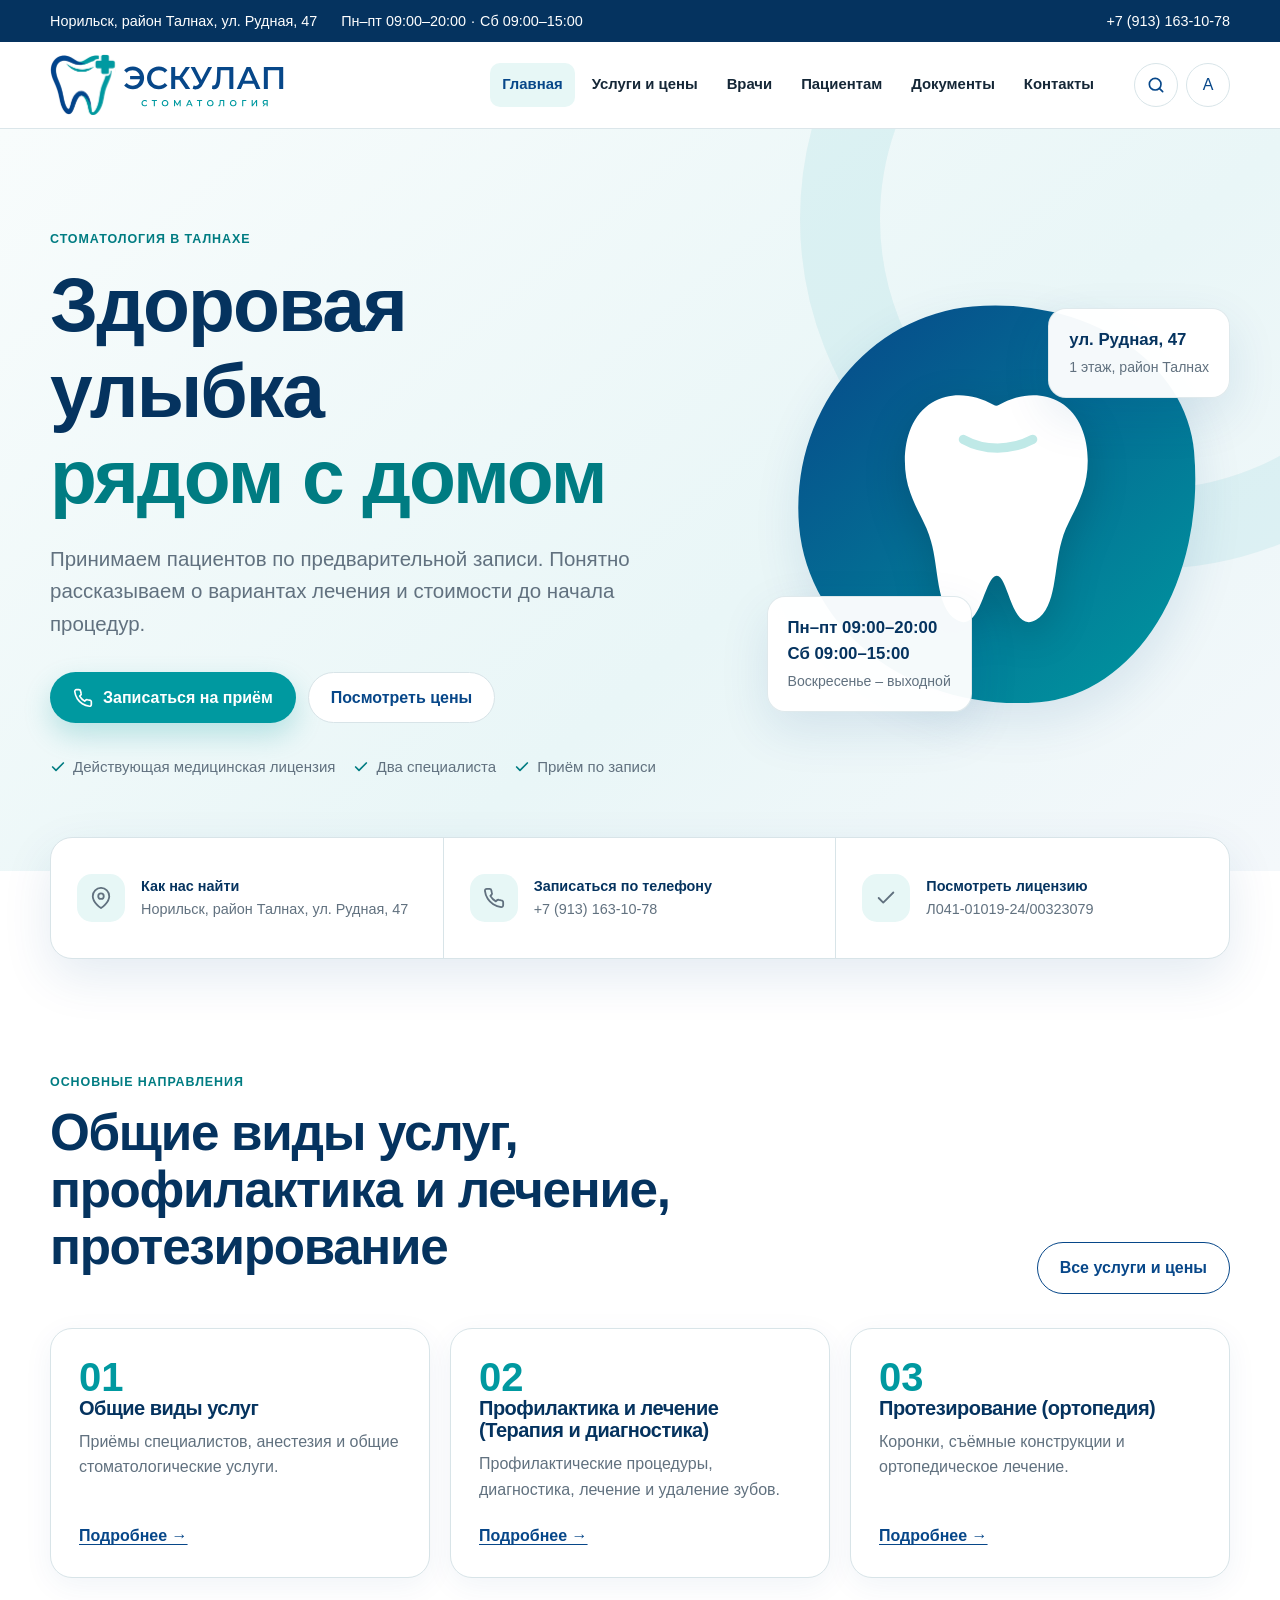
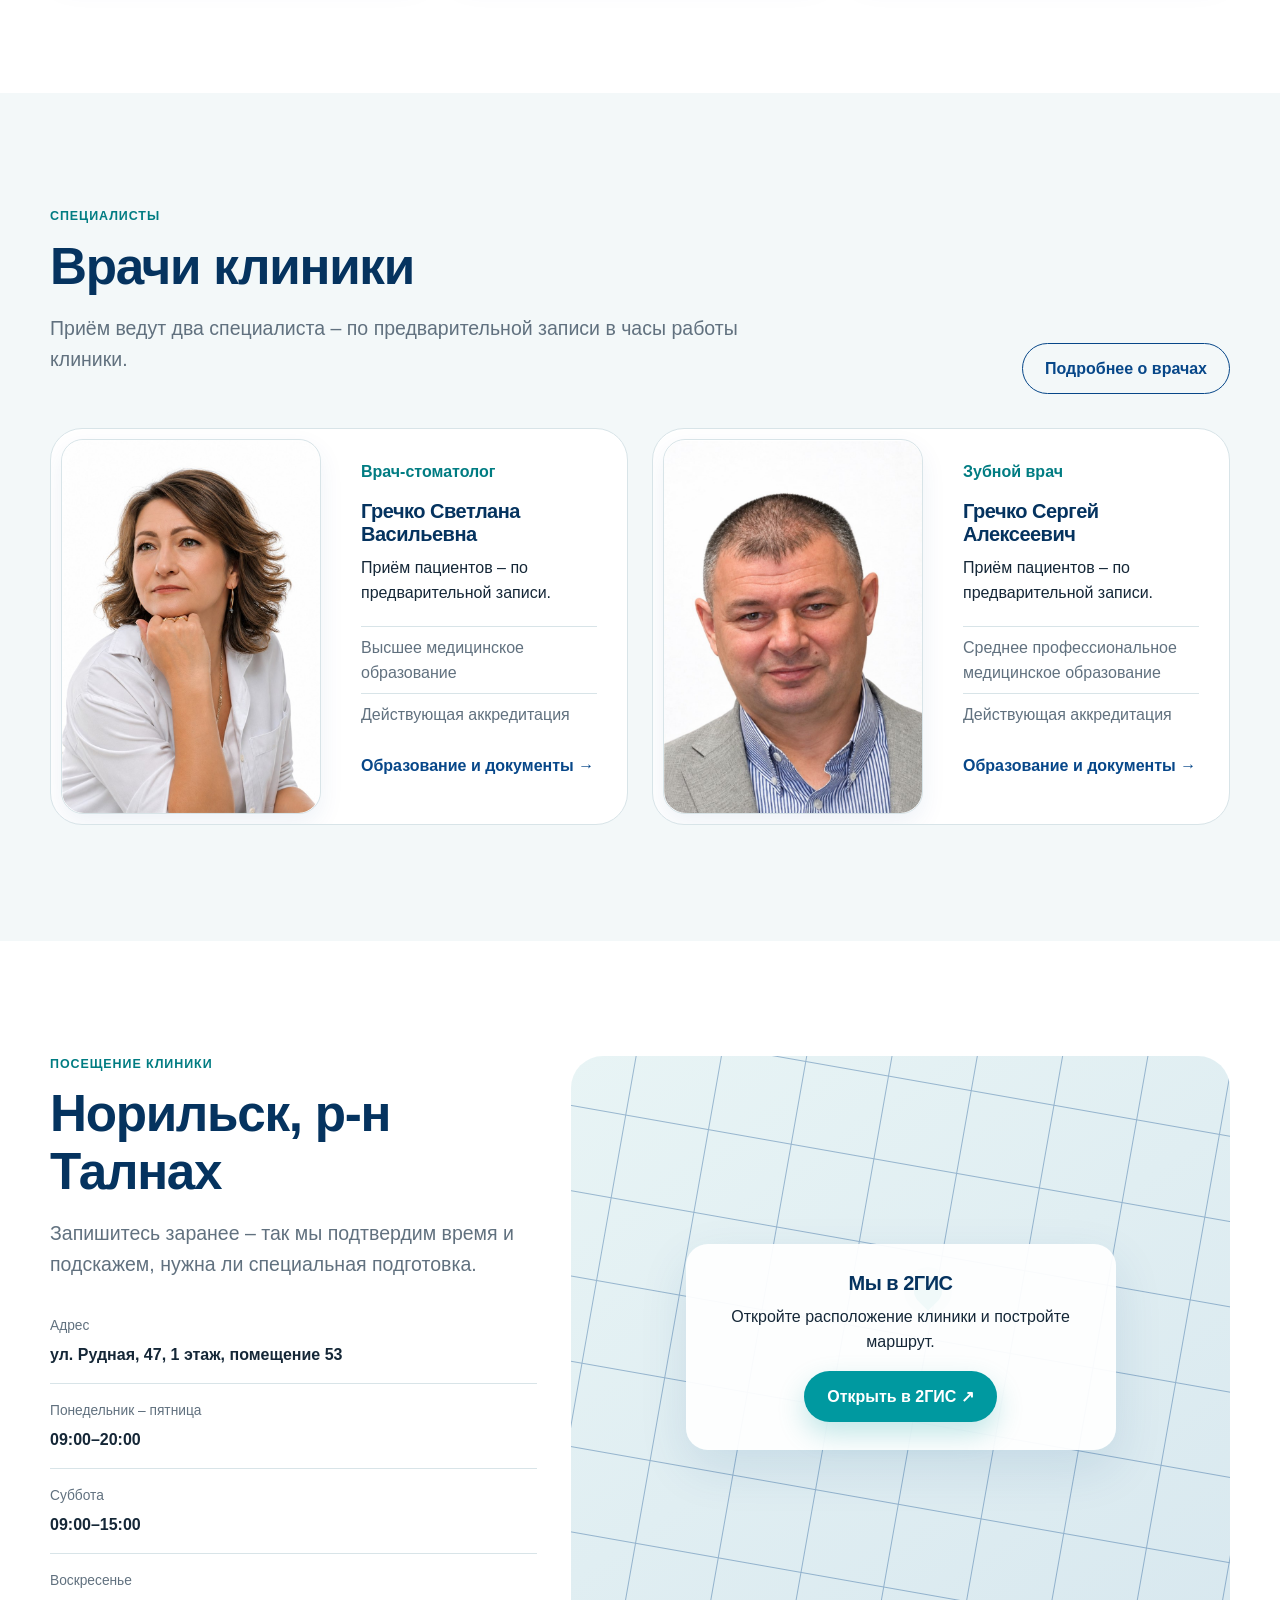
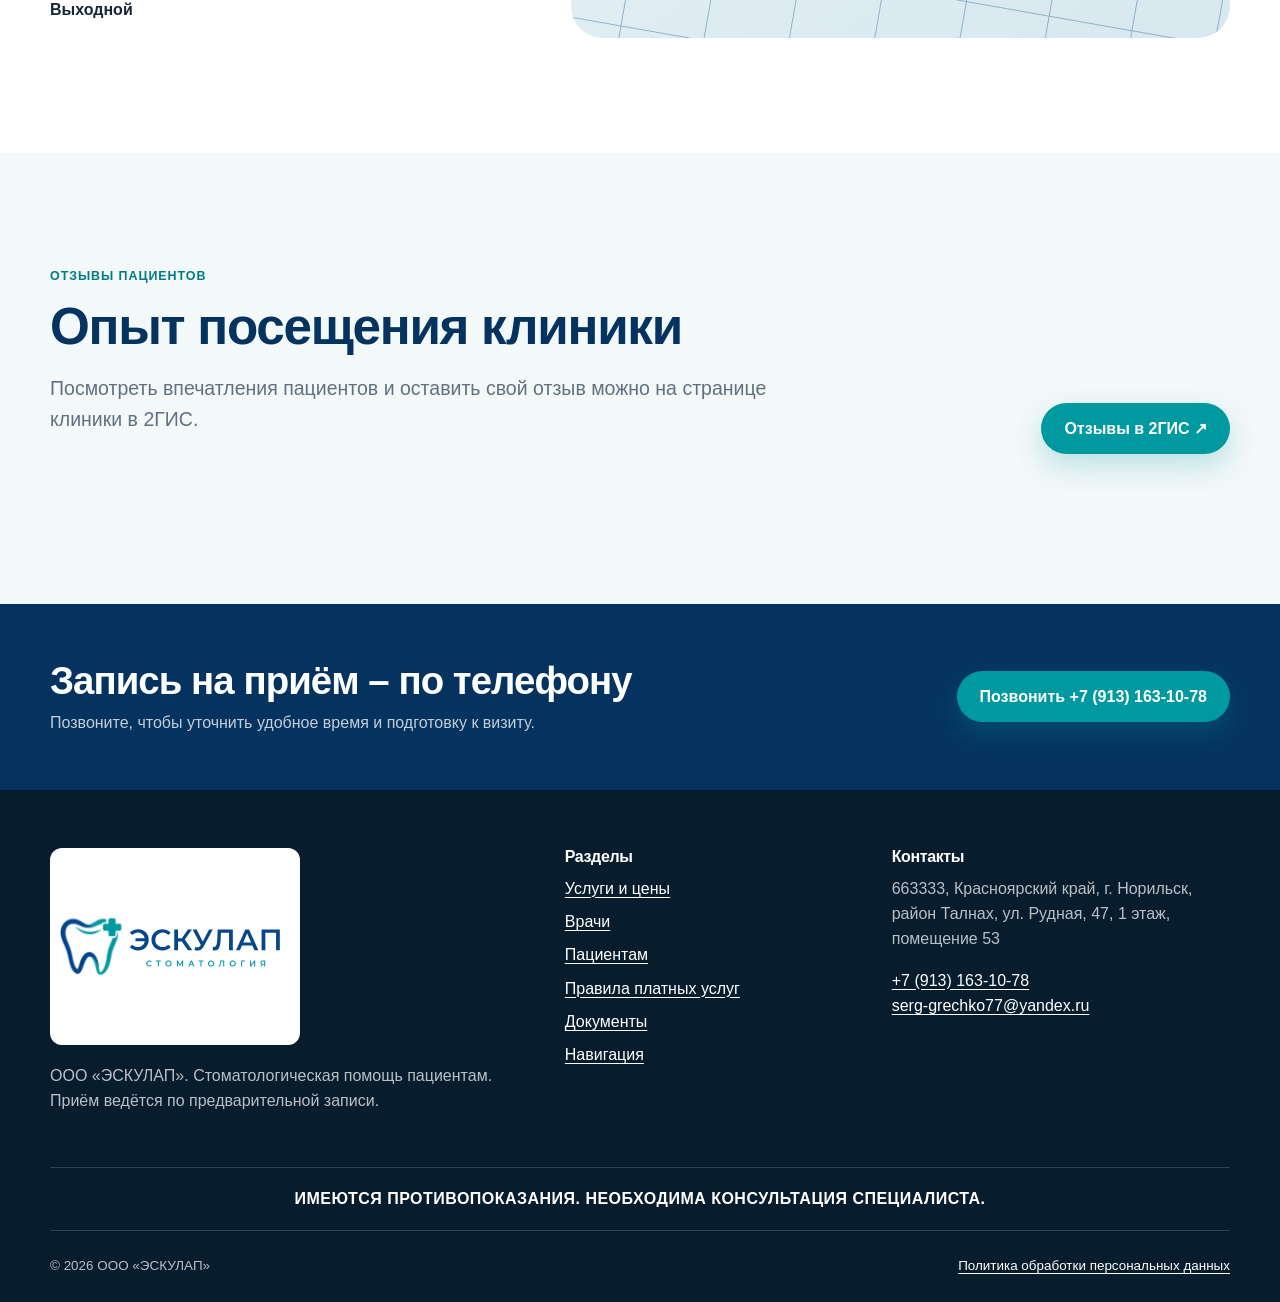
==== commit 6b65cb0e: "New update" ====
--- a/index.html
+++ b/index.html
@@ -7,9 +7,9 @@
   <meta name="theme-color" content="#074789">
   <title>Стоматология «Эскулап» – Норильск</title>
   <link rel="icon" href="media/favicon.svg?v=20261101-1" type="image/svg+xml">
-  <link rel="stylesheet" href="assets/css/styles.css?v=20261115-11">
-  <script src="assets/js/shell.js?v=20261115-3" defer></script>
-  <script src="assets/js/main.js?v=20261115-2" defer></script>
+  <link rel="stylesheet" href="assets/css/styles.css?v=20261116-13">
+  <script src="assets/js/shell.js?v=20261116-4" defer></script>
+  <script src="assets/js/main.js?v=20261116-3" defer></script>
 </head>
 <body>
   <div data-site-header></div>
--- a/assets/css/styles.css
+++ b/assets/css/styles.css
@@ -75,6 +75,9 @@
 .topbar a { color: #fff; text-decoration: none; }
 .topbar a { white-space: nowrap; }
 .topbar__meta { display: flex; gap: 24px; }
+.topbar__schedule { display: inline-flex; gap: .35em; }
+.topbar__schedule > span { white-space: nowrap; }
+.topbar__schedule > span + span::before { margin-right: .35em; content: "·"; }
 .site-header { position: sticky; top: 0; z-index: 100; background: rgba(255,255,255,.96); border-bottom: 1px solid rgba(216,228,232,.9); backdrop-filter: blur(18px); }
 .header-inner { min-height: 86px; display: flex; align-items: center; gap: 28px; }
 .brand { flex: 0 0 auto; }
@@ -284,7 +287,7 @@
 }
 
 @media (max-width: 820px) {
-  .topbar__meta span:first-child { display: none; }
+  .topbar__meta > span:first-child { display: none; }
   .hero { padding-top: 54px; }
   .hero-grid { grid-template-columns: 1fr; }
   .hero-art { min-height: 390px; }
@@ -308,8 +311,10 @@
 
 @media (max-width: 600px) {
   .container, .narrow { width: min(calc(100% - 28px - env(safe-area-inset-left) - env(safe-area-inset-right)), var(--content)); }
-  .topbar__inner { min-height: 38px; }
-  .topbar__meta { width: 100%; justify-content: space-between; gap: 10px; }
+  .topbar__inner { min-height: 38px; gap: 10px; }
+  .topbar__meta { min-width: 0; flex: 1; gap: 10px; }
+  .topbar__schedule { flex-wrap: wrap; column-gap: .5rem; line-height: 1.35; }
+  .topbar__schedule > span + span::before { content: none; }
   .header-inner { gap: 10px; }
   .brand img { width: 145px; }
   .header-actions { margin-left: auto; }
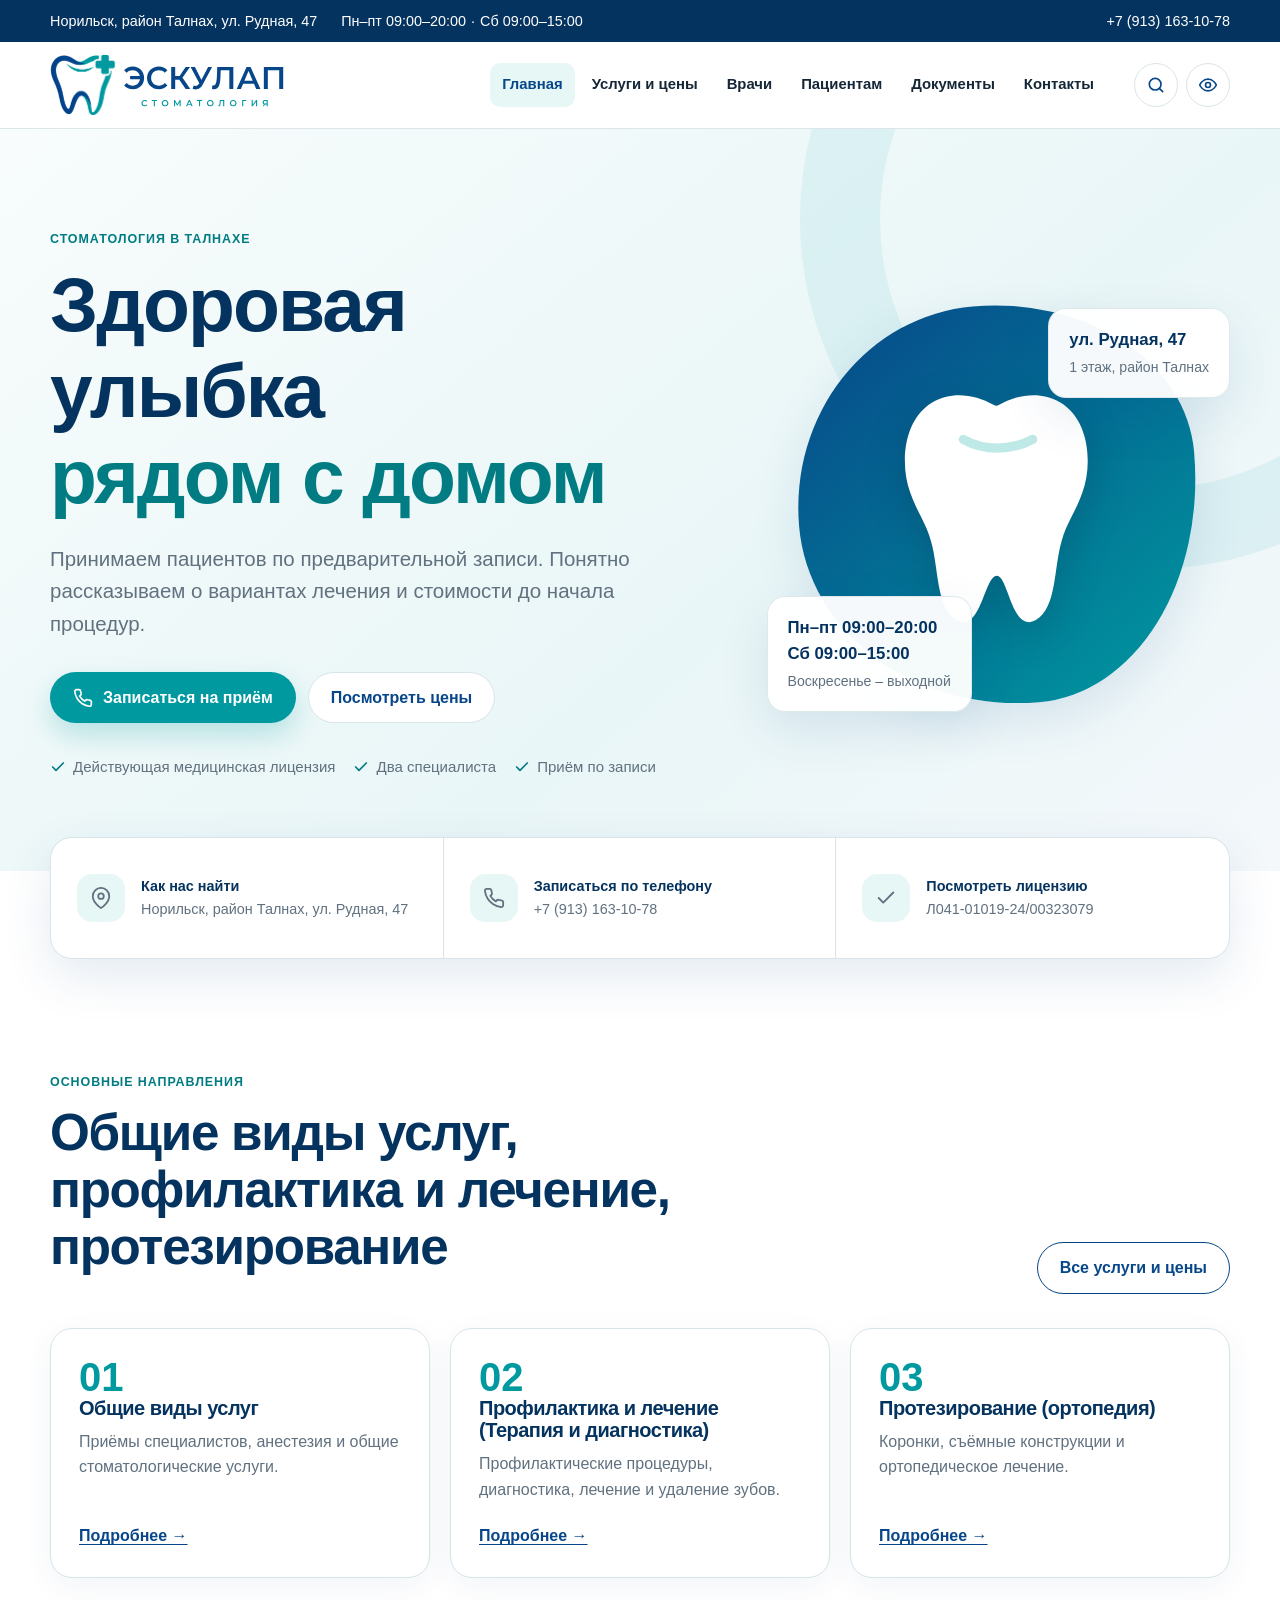
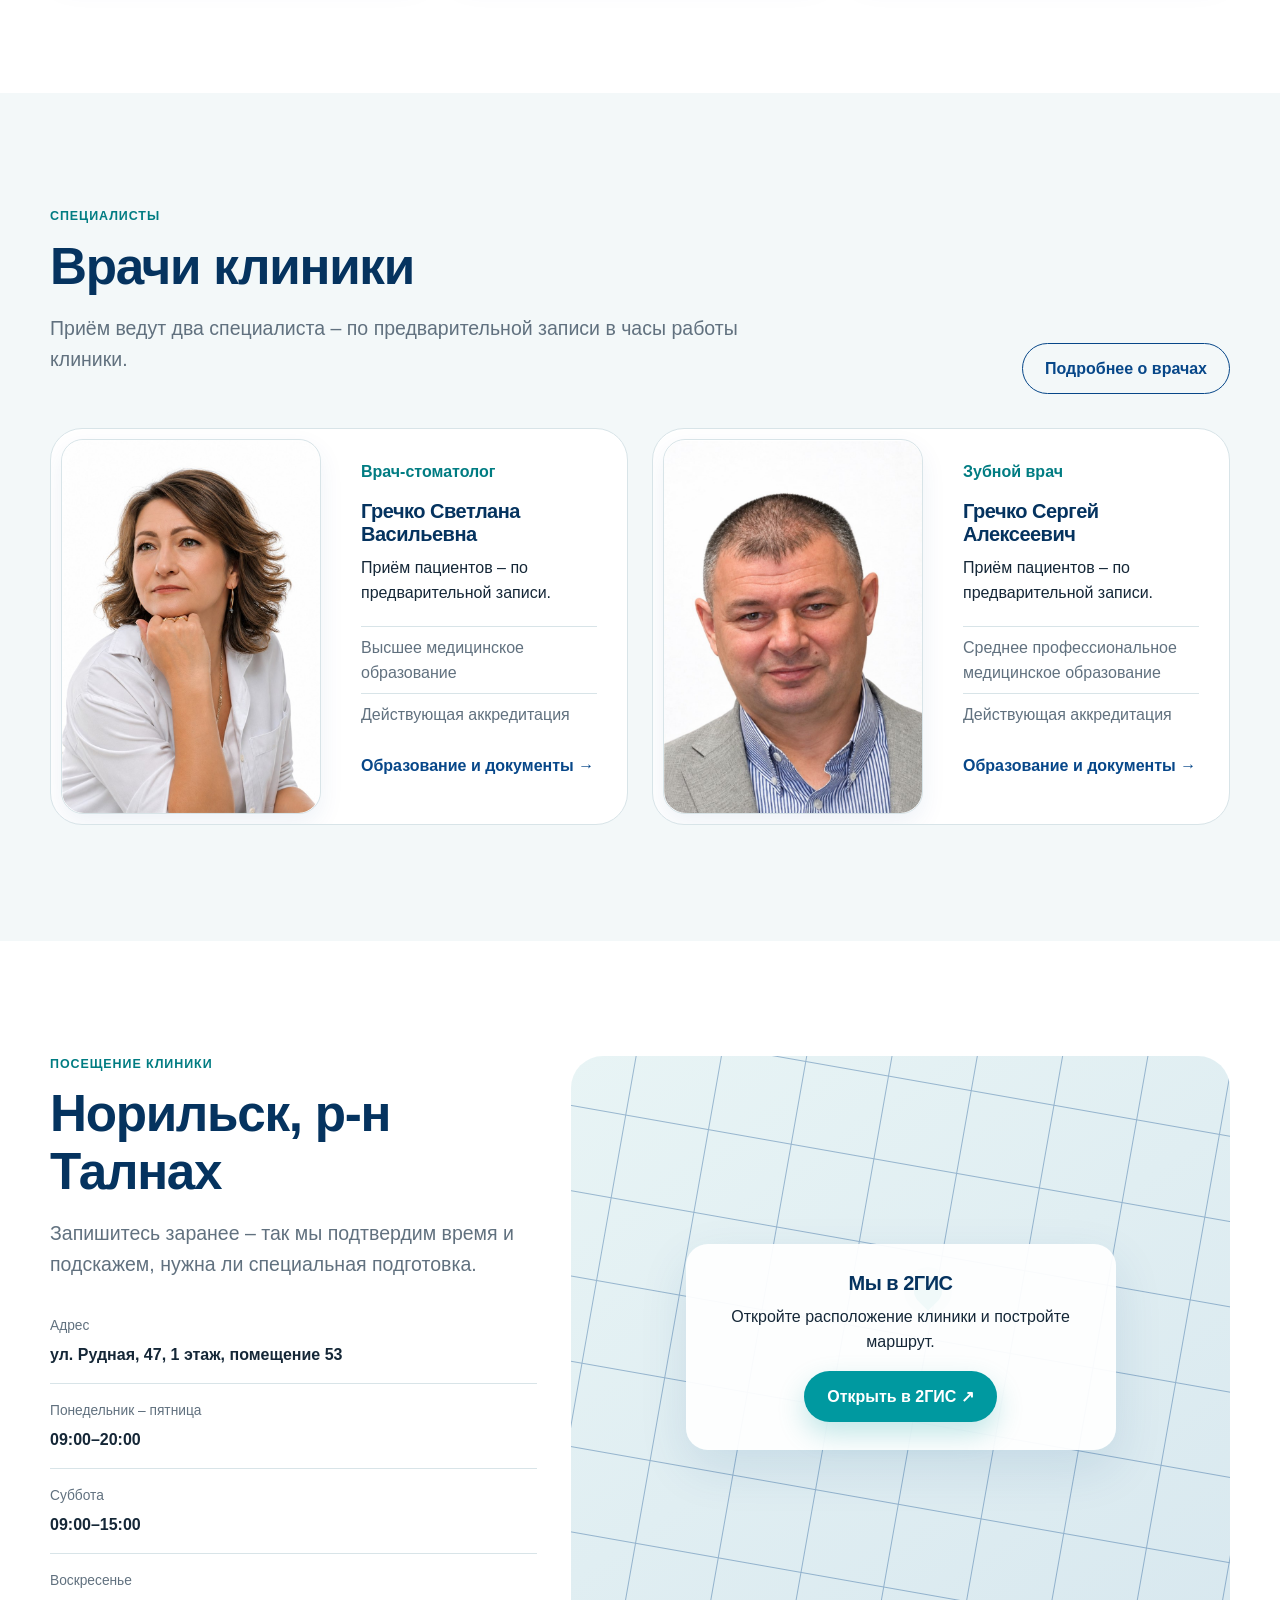
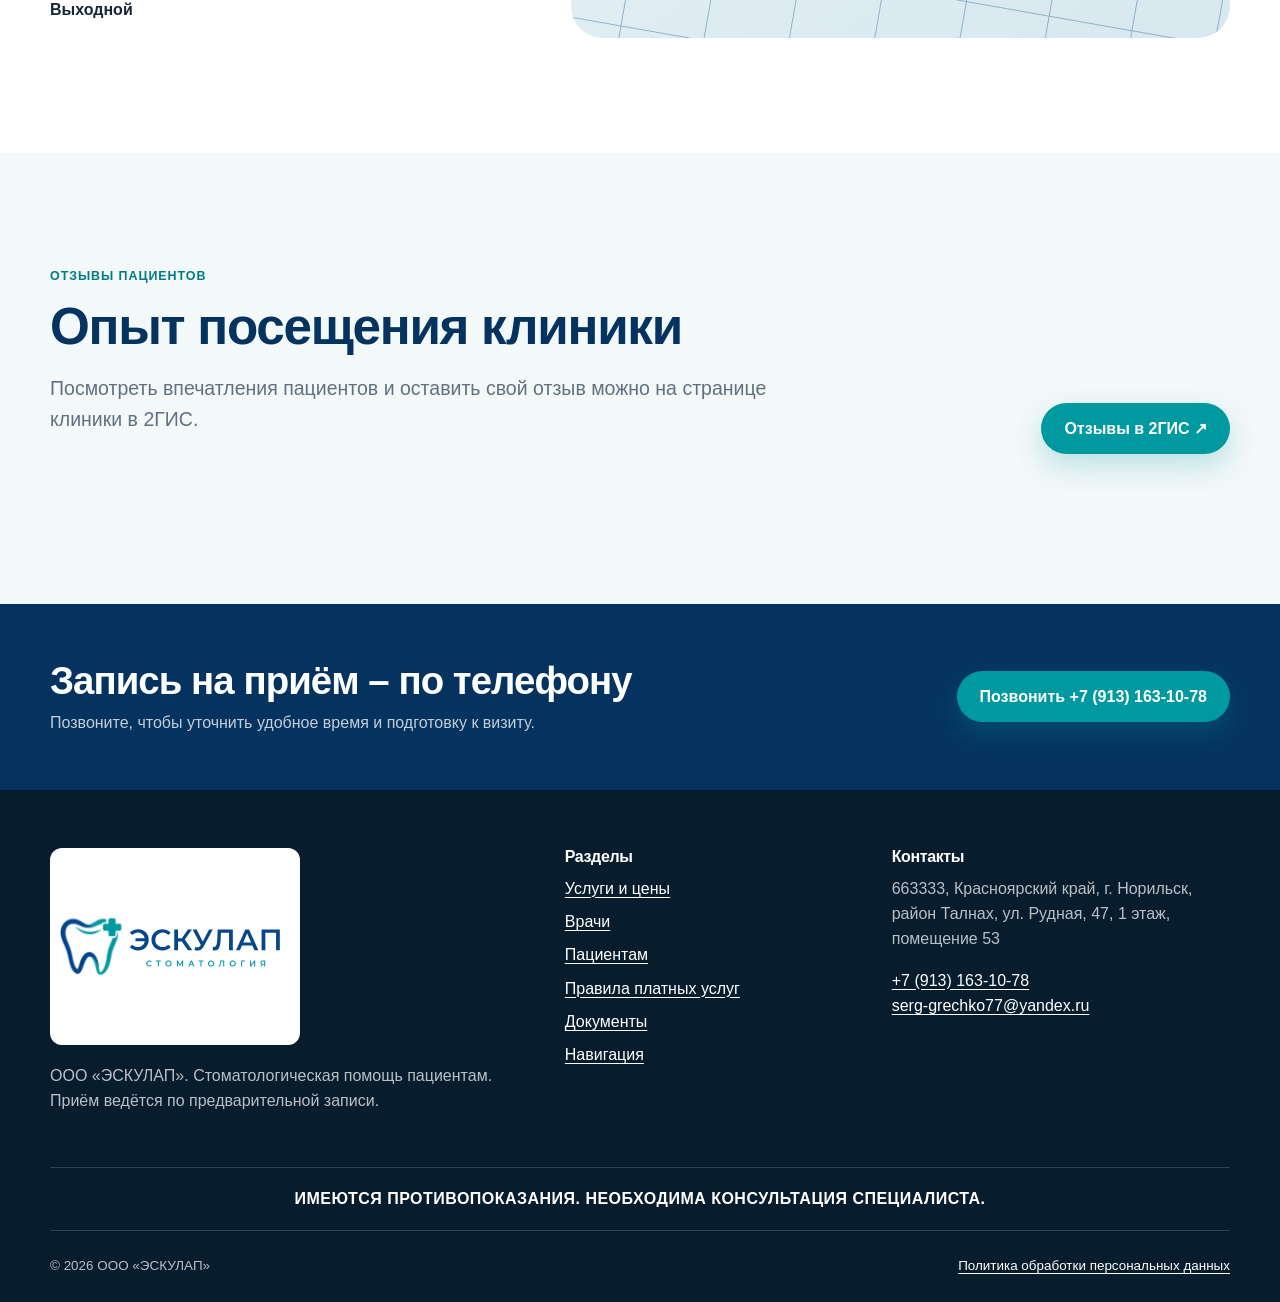
==== commit 57623259: "New update" ====
--- a/index.html
+++ b/index.html
@@ -1,86 +1,383 @@
 <!doctype html>
 <html lang="ru">
-<head>
-  <meta charset="utf-8">
-  <meta name="viewport" content="width=device-width, initial-scale=1, viewport-fit=cover">
-  <meta name="description" content="Стоматологическая клиника «Эскулап» в Талнахе, Норильск. Лечение, профилактика, удаление и протезирование зубов. Запись по телефону.">
-  <meta name="theme-color" content="#074789">
-  <title>Стоматология «Эскулап» – Норильск</title>
-  <link rel="icon" href="media/favicon.svg?v=20261101-1" type="image/svg+xml">
-  <link rel="stylesheet" href="assets/css/styles.css?v=20261116-13">
-  <script src="assets/js/shell.js?v=20261116-4" defer></script>
-  <script src="assets/js/main.js?v=20261116-3" defer></script>
-</head>
-<body>
-  <div data-site-header></div>
-  <main id="main">
-    <section class="hero">
-      <div class="container hero-grid">
-        <div>
-          <p class="eyebrow">Стоматология в Талнахе</p>
-          <h1>Здоровая улыбка <span>рядом с домом</span></h1>
-          <p class="hero__copy">Принимаем пациентов по предварительной записи. Понятно рассказываем о вариантах лечения и стоимости до начала процедур.</p>
-          <div class="hero__actions">
-            <a class="button button--primary" data-phone href="tel:+79131631078"><svg aria-hidden="true" width="20" height="20" viewBox="0 0 24 24" fill="none" stroke="currentColor" stroke-width="2" stroke-linecap="round" stroke-linejoin="round"><path d="M22 16.92v3a2 2 0 0 1-2.18 2 19.79 19.79 0 0 1-8.63-3.07 19.5 19.5 0 0 1-6-6A19.79 19.79 0 0 1 2.12 4.18 2 2 0 0 1 4.11 2h3a2 2 0 0 1 2 1.72c.12.9.33 1.78.62 2.63a2 2 0 0 1-.45 2.11L8 9.73a16 16 0 0 0 6 6l1.27-1.27a2 2 0 0 1 2.11-.45c.85.29 1.73.5 2.63.62A2 2 0 0 1 22 16.92z"></path></svg><span>Записаться на приём</span></a>
-            <a class="button button--secondary" href="services/">Посмотреть цены</a>
-          </div>
-          <ul class="hero__trust">
-            <li><svg aria-hidden="true" width="16" height="16" viewBox="0 0 24 24" fill="none" stroke="currentColor" stroke-width="2.5" stroke-linecap="round" stroke-linejoin="round"><path d="m20 6-11 11-5-5"></path></svg><span>Действующая медицинская лицензия</span></li>
-            <li><svg aria-hidden="true" width="16" height="16" viewBox="0 0 24 24" fill="none" stroke="currentColor" stroke-width="2.5" stroke-linecap="round" stroke-linejoin="round"><path d="m20 6-11 11-5-5"></path></svg><span>Два специалиста</span></li>
-            <li><svg aria-hidden="true" width="16" height="16" viewBox="0 0 24 24" fill="none" stroke="currentColor" stroke-width="2.5" stroke-linecap="round" stroke-linejoin="round"><path d="m20 6-11 11-5-5"></path></svg><span>Приём по записи</span></li>
-          </ul>
-        </div>
-        <div class="hero-art" aria-label="Стоматологическая помощь">
-          <div class="hero-art__orb">
-            <svg class="tooth" viewBox="0 0 180 210" role="img" aria-label="Символ зуба">
-              <path fill="currentColor" d="M91 18c16-9 36-12 53-2 25 15 28 53 19 78-5 15-14 27-18 42-7 24-4 57-22 68-21 13-24-38-34-38-11 0-14 51-35 38-18-11-15-44-22-68-4-15-13-27-18-42-9-25-6-63 19-78 17-10 37-7 53 2 2 1 3 1 5 0z"/>
-              <path fill="none" stroke="#bfe9e7" stroke-width="8" stroke-linecap="round" d="M60 48c18 10 41 10 60 0"/>
-            </svg>
-          </div>
-          <div class="floating-card floating-card--place"><strong>ул. Рудная, 47</strong><span>1 этаж, район Талнах</span></div>
-          <div class="floating-card floating-card--hours"><strong>Пн–пт 09:00–20:00<br>Сб 09:00–15:00</strong><span>Воскресенье – выходной</span></div>
+  <head>
+    <meta charset="utf-8" />
+    <meta
+      name="viewport"
+      content="width=device-width, initial-scale=1, viewport-fit=cover"
+    />
+    <meta
+      name="description"
+      content="Стоматологическая клиника «Эскулап» в Талнахе, Норильск. Лечение, профилактика, удаление и протезирование зубов. Запись по телефону."
+    />
+    <meta name="theme-color" content="#074789" />
+    <title>Стоматология «Эскулап» – Норильск</title>
+    <link
+      rel="icon"
+      href="media/favicon.svg?v=20261101-1"
+      type="image/svg+xml"
+    />
+    <link rel="stylesheet" href="assets/css/styles.css?v=20261117-16" />
+    <script src="assets/js/shell.js?v=20261117-6" defer></script>
+    <script src="assets/js/main.js?v=20261117-4" defer></script>
+  </head>
+  <body>
+    <div data-site-header></div>
+    <main id="main">
+      <section class="hero">
+        <div class="container hero-grid">
+          <div>
+            <p class="eyebrow">Стоматология в Талнахе</p>
+            <h1>Здоровая улыбка <span>рядом с домом</span></h1>
+            <p class="hero__copy">
+              Принимаем пациентов по предварительной записи. Понятно
+              рассказываем о вариантах лечения и стоимости до начала процедур.
+            </p>
+            <div class="hero__actions">
+              <a
+                class="button button--primary"
+                data-phone
+                href="tel:+79131631078"
+                ><svg
+                  aria-hidden="true"
+                  width="20"
+                  height="20"
+                  viewBox="0 0 24 24"
+                  fill="none"
+                  stroke="currentColor"
+                  stroke-width="2"
+                  stroke-linecap="round"
+                  stroke-linejoin="round"
+                >
+                  <path
+                    d="M22 16.92v3a2 2 0 0 1-2.18 2 19.79 19.79 0 0 1-8.63-3.07 19.5 19.5 0 0 1-6-6A19.79 19.79 0 0 1 2.12 4.18 2 2 0 0 1 4.11 2h3a2 2 0 0 1 2 1.72c.12.9.33 1.78.62 2.63a2 2 0 0 1-.45 2.11L8 9.73a16 16 0 0 0 6 6l1.27-1.27a2 2 0 0 1 2.11-.45c.85.29 1.73.5 2.63.62A2 2 0 0 1 22 16.92z"
+                  ></path></svg
+                ><span>Записаться на приём</span></a
+              >
+              <a class="button button--secondary" href="services/"
+                >Посмотреть цены</a
+              >
+            </div>
+            <ul class="hero__trust">
+              <li>
+                <svg
+                  aria-hidden="true"
+                  width="16"
+                  height="16"
+                  viewBox="0 0 24 24"
+                  fill="none"
+                  stroke="currentColor"
+                  stroke-width="2.5"
+                  stroke-linecap="round"
+                  stroke-linejoin="round"
+                >
+                  <path d="m20 6-11 11-5-5"></path></svg
+                ><span>Действующая медицинская лицензия</span>
+              </li>
+              <li>
+                <svg
+                  aria-hidden="true"
+                  width="16"
+                  height="16"
+                  viewBox="0 0 24 24"
+                  fill="none"
+                  stroke="currentColor"
+                  stroke-width="2.5"
+                  stroke-linecap="round"
+                  stroke-linejoin="round"
+                >
+                  <path d="m20 6-11 11-5-5"></path></svg
+                ><span>Два специалиста</span>
+              </li>
+              <li>
+                <svg
+                  aria-hidden="true"
+                  width="16"
+                  height="16"
+                  viewBox="0 0 24 24"
+                  fill="none"
+                  stroke="currentColor"
+                  stroke-width="2.5"
+                  stroke-linecap="round"
+                  stroke-linejoin="round"
+                >
+                  <path d="m20 6-11 11-5-5"></path></svg
+                ><span>Приём по записи</span>
+              </li>
+            </ul>
+          </div>
+          <div class="hero-art" aria-label="Стоматологическая помощь">
+            <div class="hero-art__orb">
+              <svg
+                class="tooth"
+                viewBox="0 0 180 210"
+                role="img"
+                aria-label="Символ зуба"
+              >
+                <path
+                  fill="currentColor"
+                  d="M91 18c16-9 36-12 53-2 25 15 28 53 19 78-5 15-14 27-18 42-7 24-4 57-22 68-21 13-24-38-34-38-11 0-14 51-35 38-18-11-15-44-22-68-4-15-13-27-18-42-9-25-6-63 19-78 17-10 37-7 53 2 2 1 3 1 5 0z"
+                />
+                <path
+                  fill="none"
+                  stroke="#bfe9e7"
+                  stroke-width="8"
+                  stroke-linecap="round"
+                  d="M60 48c18 10 41 10 60 0"
+                />
+              </svg>
+            </div>
+            <div class="floating-card floating-card--place">
+              <strong>ул. Рудная, 47</strong><span>1 этаж, район Талнах</span>
+            </div>
+            <div class="floating-card floating-card--hours">
+              <strong>Пн–пт 09:00–20:00<br />Сб 09:00–15:00</strong
+              ><span>Воскресенье – выходной</span>
+            </div>
+          </div>
+        </div>
+      </section>
+
+      <div class="quick-strip">
+        <div class="container quick-strip__grid">
+          <a class="quick-item" href="contacts/"
+            ><span class="quick-item__icon"
+              ><svg
+                aria-hidden="true"
+                width="22"
+                height="22"
+                viewBox="0 0 24 24"
+                fill="none"
+                stroke="currentColor"
+                stroke-width="2"
+                stroke-linecap="round"
+                stroke-linejoin="round"
+              >
+                <path d="M21 10c0 7-9 13-9 13S3 17 3 10a9 9 0 1 1 18 0z"></path>
+                <circle cx="12" cy="10" r="3"></circle></svg></span
+            ><span
+              ><strong>Как нас найти</strong
+              ><span>Норильск, район Талнах, ул. Рудная, 47</span></span
+            ></a
+          >
+          <a class="quick-item" data-phone href="tel:+79131631078"
+            ><span class="quick-item__icon"
+              ><svg
+                aria-hidden="true"
+                width="22"
+                height="22"
+                viewBox="0 0 24 24"
+                fill="none"
+                stroke="currentColor"
+                stroke-width="2"
+                stroke-linecap="round"
+                stroke-linejoin="round"
+              >
+                <path
+                  d="M22 16.92v3a2 2 0 0 1-2.18 2 19.79 19.79 0 0 1-8.63-3.07 19.5 19.5 0 0 1-6-6A19.79 19.79 0 0 1 2.12 4.18 2 2 0 0 1 4.11 2h3a2 2 0 0 1 2 1.72c.12.9.33 1.78.62 2.63a2 2 0 0 1-.45 2.11L8 9.73a16 16 0 0 0 6 6l1.27-1.27a2 2 0 0 1 2.11-.45c.85.29 1.73.5 2.63.62A2 2 0 0 1 22 16.92z"
+                ></path></svg></span
+            ><span
+              ><strong>Записаться по телефону</strong
+              ><span>+7 (913) 163-10-78</span></span
+            ></a
+          >
+          <a class="quick-item" href="documents/"
+            ><span class="quick-item__icon"
+              ><svg
+                aria-hidden="true"
+                width="22"
+                height="22"
+                viewBox="0 0 24 24"
+                fill="none"
+                stroke="currentColor"
+                stroke-width="2"
+                stroke-linecap="round"
+                stroke-linejoin="round"
+              >
+                <path d="m20 6-11 11-5-5"></path></svg></span
+            ><span
+              ><strong>Посмотреть лицензию</strong
+              ><span>Л041-01019-24/00323079</span></span
+            ></a
+          >
         </div>
       </div>
-    </section>
-
-    <div class="quick-strip">
-      <div class="container quick-strip__grid">
-        <a class="quick-item" href="contacts/"><span class="quick-item__icon"><svg aria-hidden="true" width="22" height="22" viewBox="0 0 24 24" fill="none" stroke="currentColor" stroke-width="2" stroke-linecap="round" stroke-linejoin="round"><path d="M21 10c0 7-9 13-9 13S3 17 3 10a9 9 0 1 1 18 0z"></path><circle cx="12" cy="10" r="3"></circle></svg></span><span><strong>Как нас найти</strong><span>Норильск, район Талнах, ул. Рудная, 47</span></span></a>
-        <a class="quick-item" data-phone href="tel:+79131631078"><span class="quick-item__icon"><svg aria-hidden="true" width="22" height="22" viewBox="0 0 24 24" fill="none" stroke="currentColor" stroke-width="2" stroke-linecap="round" stroke-linejoin="round"><path d="M22 16.92v3a2 2 0 0 1-2.18 2 19.79 19.79 0 0 1-8.63-3.07 19.5 19.5 0 0 1-6-6A19.79 19.79 0 0 1 2.12 4.18 2 2 0 0 1 4.11 2h3a2 2 0 0 1 2 1.72c.12.9.33 1.78.62 2.63a2 2 0 0 1-.45 2.11L8 9.73a16 16 0 0 0 6 6l1.27-1.27a2 2 0 0 1 2.11-.45c.85.29 1.73.5 2.63.62A2 2 0 0 1 22 16.92z"></path></svg></span><span><strong>Записаться по телефону</strong><span>+7 (913) 163-10-78</span></span></a>
-        <a class="quick-item" href="documents/"><span class="quick-item__icon"><svg aria-hidden="true" width="22" height="22" viewBox="0 0 24 24" fill="none" stroke="currentColor" stroke-width="2" stroke-linecap="round" stroke-linejoin="round"><path d="m20 6-11 11-5-5"></path></svg></span><span><strong>Посмотреть лицензию</strong><span>Л041-01019-24/00323079</span></span></a>
-      </div>
-    </div>
-
-    <section class="section">
-      <div class="container">
-        <div class="section-heading"><div><p class="eyebrow">Основные направления</p><h2>Общие виды услуг, профилактика и лечение, протезирование</h2></div><a class="button button--ghost" href="services/">Все услуги и цены</a></div>
-        <div class="card-grid">
-          <article class="card service-card"><span class="card__number">01</span><h3>Общие виды услуг</h3><p>Приёмы специалистов, анестезия и общие стоматологические услуги.</p><a href="services/#general">Подробнее →</a></article>
-          <article class="card service-card"><span class="card__number">02</span><h3>Профилактика и лечение (Терапия и диагностика)</h3><p>Профилактические процедуры, диагностика, лечение и удаление зубов.</p><a href="services/#prevention-treatment">Подробнее →</a></article>
-          <article class="card service-card"><span class="card__number">03</span><h3>Протезирование (ортопедия)</h3><p>Коронки, съёмные конструкции и ортопедическое лечение.</p><a href="services/#prosthetics">Подробнее →</a></article>
-        </div>
-      </div>
-    </section>
-
-    <section class="section section--soft" id="doctors">
-      <div class="container">
-        <div class="section-heading"><div><p class="eyebrow">Специалисты</p><h2>Врачи клиники</h2><p class="lead">Приём ведут два специалиста – по предварительной записи в часы работы клиники.</p></div><a class="button button--ghost" href="doctors/">Подробнее о врачах</a></div>
-        <div class="doctor-grid">
-          <article class="doctor-card"><div class="doctor-placeholder"><img src="assets/images/doctors/svetlana-grechko.jpg" width="800" height="1155" loading="lazy" decoding="async" alt="Гречко Светлана Васильевна"></div><div class="doctor-card__body"><p class="doctor-card__role">Врач-стоматолог</p><h3>Гречко Светлана Васильевна</h3><p>Приём пациентов – по предварительной записи.</p><ul class="doctor-card__meta"><li>Высшее медицинское образование</li><li>Действующая аккредитация</li></ul><a class="doctor-card__link" href="doctors/#svetlana">Образование и документы →</a></div></article>
-          <article class="doctor-card"><div class="doctor-placeholder"><img src="assets/images/doctors/sergey-grechko-v3.jpg" width="732" height="1056" loading="lazy" decoding="async" alt="Гречко Сергей Алексеевич"></div><div class="doctor-card__body"><p class="doctor-card__role">Зубной врач</p><h3>Гречко Сергей Алексеевич</h3><p>Приём пациентов – по предварительной записи.</p><ul class="doctor-card__meta"><li>Среднее профессиональное медицинское образование</li><li>Действующая аккредитация</li></ul><a class="doctor-card__link" href="doctors/#sergey">Образование и документы →</a></div></article>
-        </div>
-      </div>
-    </section>
-
-    <section class="section">
-      <div class="container contact-grid">
-        <div><p class="eyebrow">Посещение клиники</p><h2>Норильск, р-н Талнах</h2><p class="lead">Запишитесь заранее – так мы подтвердим время и подскажем, нужна ли специальная подготовка.</p><dl class="definition-list"><div><dt>Адрес</dt><dd>ул. Рудная, 47, 1 этаж, помещение 53</dd></div><div><dt>Понедельник – пятница</dt><dd>09:00–20:00</dd></div><div><dt>Суббота</dt><dd>09:00–15:00</dd></div><div><dt>Воскресенье</dt><dd>Выходной</dd></div></dl></div>
-        <div class="map-card"><div class="map-card__content"><h3>Мы в 2ГИС</h3><p>Откройте расположение клиники и постройте маршрут.</p><div class="map-actions"><a class="button button--primary" href="https://go.2gis.com/IZ2tV" target="_blank" rel="noopener">Открыть в 2ГИС ↗</a></div></div></div>
-      </div>
-    </section>
-
-    <section class="section section--soft" id="reviews"><div class="container"><div class="section-heading"><div><p class="eyebrow">Отзывы пациентов</p><h2>Опыт посещения клиники</h2><p class="lead">Посмотреть впечатления пациентов и оставить свой отзыв можно на странице клиники в 2ГИС.</p></div><a class="button button--primary" href="https://2gis.ru/norilsk/firm/70000001054411634/tab/reviews" target="_blank" rel="noopener">Отзывы в 2ГИС ↗</a></div></div></section>
-  </main>
-  <div data-site-footer></div>
-</body>
+
+      <section class="section">
+        <div class="container">
+          <div class="section-heading">
+            <div>
+              <p class="eyebrow">Основные направления</p>
+              <h2>Общие виды услуг, профилактика и лечение, протезирование</h2>
+            </div>
+            <a class="button button--ghost" href="services/"
+              >Все услуги и цены</a
+            >
+          </div>
+          <div class="card-grid">
+            <article class="card service-card">
+              <span class="card__number">01</span>
+              <h3>Общие виды услуг</h3>
+              <p>
+                Приёмы специалистов, анестезия и общие стоматологические услуги.
+              </p>
+              <a href="services/#general">Подробнее →</a>
+            </article>
+            <article class="card service-card">
+              <span class="card__number">02</span>
+              <h3>Профилактика и лечение (Терапия и диагностика)</h3>
+              <p>
+                Профилактические процедуры, диагностика, лечение и удаление
+                зубов.
+              </p>
+              <a href="services/#prevention-treatment">Подробнее →</a>
+            </article>
+            <article class="card service-card">
+              <span class="card__number">03</span>
+              <h3>Протезирование (ортопедия)</h3>
+              <p>Коронки, съёмные конструкции и ортопедическое лечение.</p>
+              <a href="services/#prosthetics">Подробнее →</a>
+            </article>
+          </div>
+        </div>
+      </section>
+
+      <section class="section section--soft" id="doctors">
+        <div class="container">
+          <div class="section-heading">
+            <div>
+              <p class="eyebrow">Специалисты</p>
+              <h2>Врачи клиники</h2>
+              <p class="lead">
+                Приём ведут два специалиста – по предварительной записи в часы
+                работы клиники.
+              </p>
+            </div>
+            <a class="button button--ghost" href="doctors/"
+              >Подробнее о врачах</a
+            >
+          </div>
+          <div class="doctor-grid">
+            <article class="doctor-card">
+              <div class="doctor-placeholder">
+                <img
+                  src="assets/images/doctors/svetlana-grechko.jpg"
+                  width="800"
+                  height="1155"
+                  loading="lazy"
+                  decoding="async"
+                  alt="Гречко Светлана Васильевна"
+                />
+              </div>
+              <div class="doctor-card__body">
+                <p class="doctor-card__role">Врач-стоматолог</p>
+                <h3>Гречко Светлана Васильевна</h3>
+                <p>Приём пациентов – по предварительной записи.</p>
+                <ul class="doctor-card__meta">
+                  <li>Высшее медицинское образование</li>
+                  <li>Действующая аккредитация</li>
+                </ul>
+                <a class="doctor-card__link" href="doctors/#svetlana"
+                  >Образование и документы →</a
+                >
+              </div>
+            </article>
+            <article class="doctor-card">
+              <div class="doctor-placeholder">
+                <img
+                  src="assets/images/doctors/sergey-grechko-v3.jpg"
+                  width="732"
+                  height="1056"
+                  loading="lazy"
+                  decoding="async"
+                  alt="Гречко Сергей Алексеевич"
+                />
+              </div>
+              <div class="doctor-card__body">
+                <p class="doctor-card__role">Зубной врач</p>
+                <h3>Гречко Сергей Алексеевич</h3>
+                <p>Приём пациентов – по предварительной записи.</p>
+                <ul class="doctor-card__meta">
+                  <li>Среднее профессиональное медицинское образование</li>
+                  <li>Действующая аккредитация</li>
+                </ul>
+                <a class="doctor-card__link" href="doctors/#sergey"
+                  >Образование и документы →</a
+                >
+              </div>
+            </article>
+          </div>
+        </div>
+      </section>
+
+      <section class="section">
+        <div class="container contact-grid">
+          <div>
+            <p class="eyebrow">Посещение клиники</p>
+            <h2>Норильск, р-н Талнах</h2>
+            <p class="lead">
+              Запишитесь заранее – так мы подтвердим время и подскажем, нужна ли
+              специальная подготовка.
+            </p>
+            <dl class="definition-list">
+              <div>
+                <dt>Адрес</dt>
+                <dd>ул. Рудная, 47, 1 этаж, помещение 53</dd>
+              </div>
+              <div>
+                <dt>Понедельник – пятница</dt>
+                <dd>09:00–20:00</dd>
+              </div>
+              <div>
+                <dt>Суббота</dt>
+                <dd>09:00–15:00</dd>
+              </div>
+              <div>
+                <dt>Воскресенье</dt>
+                <dd>Выходной</dd>
+              </div>
+            </dl>
+          </div>
+          <div class="map-card">
+            <div class="map-card__content">
+              <h3>Мы в 2ГИС</h3>
+              <p>Откройте расположение клиники и постройте маршрут.</p>
+              <div class="map-actions">
+                <a
+                  class="button button--primary"
+                  href="https://go.2gis.com/IZ2tV"
+                  target="_blank"
+                  rel="noopener"
+                  >Открыть в 2ГИС ↗</a
+                >
+              </div>
+            </div>
+          </div>
+        </div>
+      </section>
+
+      <section class="section section--soft" id="reviews">
+        <div class="container">
+          <div class="section-heading">
+            <div>
+              <p class="eyebrow">Отзывы пациентов</p>
+              <h2>Опыт посещения клиники</h2>
+              <p class="lead">
+                Посмотреть впечатления пациентов и оставить свой отзыв можно на
+                странице клиники в 2ГИС.
+              </p>
+            </div>
+            <a
+              class="button button--primary"
+              href="https://2gis.ru/norilsk/firm/70000001054411634/tab/reviews"
+              target="_blank"
+              rel="noopener"
+              >Отзывы в 2ГИС ↗</a
+            >
+          </div>
+        </div>
+      </section>
+    </main>
+    <div data-site-footer></div>
+  </body>
 </html>
--- a/assets/css/styles.css
+++ b/assets/css/styles.css
@@ -10,7 +10,7 @@
   --white: #fff;
   --accent: #e7f7f6;
   --warning: #fff5d8;
-  --shadow: 0 18px 50px rgba(7, 71, 137, .11);
+  --shadow: 0 18px 50px rgba(7, 71, 137, 0.11);
   --radius-xl: 32px;
   --radius-lg: 22px;
   --radius-md: 14px;
@@ -18,25 +18,58 @@
   --font-scale: 1;
 }
 
-* { box-sizing: border-box; }
-html { scroll-behavior: smooth; font-size: calc(16px * var(--font-scale)); }
-html[data-font="large"] { --font-scale: 1.16; }
-html[data-font="xlarge"] { --font-scale: 1.3; }
+* {
+  box-sizing: border-box;
+}
+html {
+  scroll-behavior: smooth;
+  font-size: calc(16px * var(--font-scale));
+}
+html[data-font="large"] {
+  --font-scale: 1.16;
+}
+html[data-font="xlarge"] {
+  --font-scale: 1.3;
+}
 body {
   margin: 0;
   color: var(--ink);
   background: var(--white);
-  font-family: Inter, -apple-system, BlinkMacSystemFont, "Segoe UI", Arial, sans-serif;
+  font-family:
+    Inter,
+    -apple-system,
+    BlinkMacSystemFont,
+    "Segoe UI",
+    Arial,
+    sans-serif;
   line-height: 1.58;
   text-rendering: optimizeLegibility;
 }
-body.menu-open { overflow: hidden; }
-img { display: block; max-width: 100%; }
-a { color: var(--navy); text-underline-offset: .2em; }
-button, input, textarea, select { font: inherit; }
-button, a { -webkit-tap-highlight-color: transparent; }
-:focus-visible { outline: 3px solid #ffbf47; outline-offset: 3px; }
-[hidden] { display: none !important; }
+img {
+  display: block;
+  max-width: 100%;
+}
+a {
+  color: var(--navy);
+  text-underline-offset: 0.2em;
+}
+button,
+input,
+textarea,
+select {
+  font: inherit;
+}
+button,
+a {
+  -webkit-tap-highlight-color: transparent;
+}
+:focus-visible {
+  outline: 2px solid var(--navy);
+  outline-offset: 3px;
+}
+[hidden] {
+  display: none !important;
+}
 
 html[data-contrast="high"] {
   --navy: #000;
@@ -50,328 +83,1565 @@
   --accent: #fff;
   --shadow: none;
 }
-html[data-contrast="high"] body { background: #fff; }
-html[data-contrast="high"] .button--primary { border: 2px solid #000; }
-
-.container { width: min(calc(100% - 40px - env(safe-area-inset-left) - env(safe-area-inset-right)), var(--content)); margin-inline: auto; }
-.narrow { width: min(calc(100% - 40px - env(safe-area-inset-left) - env(safe-area-inset-right)), 820px); margin-inline: auto; }
-.skip-link { position: fixed; top: 10px; left: 10px; z-index: 1000; transform: translateY(-180%); background: var(--ink); color: #fff; padding: 12px 16px; border-radius: 8px; }
-.skip-link:focus { transform: none; }
-.eyebrow { margin: 0 0 12px; color: var(--teal-dark); font-family: Verdana, Geneva, sans-serif; font-size: .78rem; font-weight: 700; line-height: 1.4; letter-spacing: .075em; text-transform: uppercase; }
-.lead { color: var(--muted); font-size: clamp(1.05rem, 2vw, 1.22rem); max-width: 720px; }
-h1, h2, h3 { color: var(--navy-deep); line-height: 1.12; letter-spacing: -.025em; }
-h1 { margin: 0; font-size: clamp(2.45rem, 6vw, 5.1rem); }
-h2 { margin: 0 0 18px; font-size: clamp(2rem, 4vw, 3.25rem); }
-h3 { margin: 0 0 10px; font-size: 1.25rem; }
-p { margin-top: 0; }
-.section { padding: clamp(70px, 9vw, 118px) 0; }
-.section--soft { background: var(--soft); }
-.section--compact { padding: 52px 0; }
-.section-heading { display: flex; align-items: end; justify-content: space-between; gap: 28px; margin-bottom: 34px; }
-.section-heading > div { max-width: 750px; }
-
-.topbar { padding-top: env(safe-area-inset-top); background: var(--navy-deep); color: #fff; font-size: .9rem; }
-.topbar__inner { min-height: 42px; display: flex; align-items: center; justify-content: space-between; gap: 24px; }
-.topbar a { color: #fff; text-decoration: none; }
-.topbar a { white-space: nowrap; }
-.topbar__meta { display: flex; gap: 24px; }
-.topbar__schedule { display: inline-flex; gap: .35em; }
-.topbar__schedule > span { white-space: nowrap; }
-.topbar__schedule > span + span::before { margin-right: .35em; content: "·"; }
-.site-header { position: sticky; top: 0; z-index: 100; background: rgba(255,255,255,.96); border-bottom: 1px solid rgba(216,228,232,.9); backdrop-filter: blur(18px); }
-.header-inner { min-height: 86px; display: flex; align-items: center; gap: 28px; }
-.brand { flex: 0 0 auto; }
-.brand img { width: 244px; height: auto; }
-.main-nav { margin-left: auto; }
-.main-nav ul { display: flex; align-items: center; gap: 5px; margin: 0; padding: 0; list-style: none; }
-.main-nav a { display: block; padding: 10px 12px; border-radius: 10px; color: var(--ink); font-size: .93rem; font-weight: 650; text-decoration: none; }
-.main-nav a:hover, .main-nav a[aria-current="page"] { color: var(--navy); background: var(--accent); }
-.header-actions { display: flex; gap: 8px; }
-.icon-button { width: 44px; height: 44px; display: inline-grid; place-items: center; border: 1px solid var(--line); border-radius: 50%; background: #fff; color: var(--navy); cursor: pointer; }
-.menu-button { display: none; }
-.accessibility-panel { border-bottom: 1px solid var(--line); background: #fff; }
-.accessibility-panel__inner { min-height: 64px; display: flex; align-items: center; gap: 12px; flex-wrap: wrap; }
-.accessibility-panel button { border: 1px solid var(--ink); border-radius: 8px; background: #fff; padding: 7px 12px; cursor: pointer; }
-
-.button { min-height: 50px; display: inline-flex; align-items: center; justify-content: center; gap: 10px; border: 1px solid transparent; border-radius: 999px; padding: 12px 22px; font-weight: 750; text-decoration: none; cursor: pointer; transition: transform .18s ease, box-shadow .18s ease, background .18s ease; }
-.button:hover { transform: translateY(-2px); }
-.button--primary { color: #fff; background: var(--teal); box-shadow: 0 12px 28px rgba(0,153,160,.24); }
-.button--primary:hover { background: var(--teal-dark); }
-.button--secondary { color: var(--navy); background: #fff; border-color: var(--line); }
-.button--ghost { color: var(--navy); background: transparent; border-color: var(--navy); }
-
-.hero { position: relative; overflow: hidden; padding: clamp(64px, 8vw, 110px) 0 92px; background: linear-gradient(140deg, #f8fcfc 0%, #e9f6f7 60%, #f4f8fb 100%); }
-.hero::before { content: ""; position: absolute; width: 540px; height: 540px; right: -220px; top: -260px; border: 80px solid rgba(0,153,160,.08); border-radius: 50%; pointer-events: none; }
-.hero-grid { position: relative; z-index: 1; display: grid; grid-template-columns: 1.15fr .85fr; align-items: center; gap: clamp(40px, 7vw, 90px); }
-.hero h1 span { display: block; color: var(--teal-dark); }
-.hero__copy { margin: 24px 0 32px; max-width: 650px; color: var(--muted); font-size: clamp(1.08rem, 2vw, 1.28rem); }
-.hero__actions { display: flex; gap: 12px; flex-wrap: wrap; }
-.hero__trust { display: flex; gap: 18px; flex-wrap: wrap; margin: 32px 0 0; padding: 0; list-style: none; color: var(--muted); font-size: .94rem; }
-.hero__trust li { display: inline-flex; align-items: center; gap: 7px; }
-.hero__trust svg { flex: 0 0 auto; color: var(--teal-dark); }
-.hero-art { min-height: 470px; position: relative; display: grid; place-items: center; }
-.hero-art__orb { width: min(400px, 92%); aspect-ratio: 1; display: grid; place-items: center; border-radius: 48% 52% 44% 56% / 51% 41% 59% 49%; background: linear-gradient(145deg, var(--navy), var(--teal)); box-shadow: var(--shadow); transform: rotate(-5deg); }
-.tooth { width: 52%; color: #fff; transform: rotate(5deg); filter: drop-shadow(0 12px 20px rgba(0,0,0,.15)); }
-.floating-card { position: absolute; max-width: 245px; padding: 18px 20px; background: rgba(255,255,255,.96); border: 1px solid rgba(216,228,232,.8); border-radius: 18px; box-shadow: var(--shadow); }
-.floating-card strong { display: block; color: var(--navy-deep); font-size: 1.05rem; }
-.floating-card span { color: var(--muted); font-size: .88rem; }
-.floating-card--hours { left: 0; bottom: 28px; }
-.floating-card--place { right: 0; top: 38px; }
-
-.quick-strip { position: relative; z-index: 2; margin-top: -34px; }
-.quick-strip__grid { display: grid; grid-template-columns: repeat(3, 1fr); background: #fff; border: 1px solid var(--line); border-radius: var(--radius-lg); box-shadow: var(--shadow); overflow: hidden; }
-.quick-item { min-height: 120px; padding: 26px; display: flex; gap: 16px; align-items: center; color: inherit; text-decoration: none; border-right: 1px solid var(--line); }
-.quick-item:last-child { border-right: 0; }
-.quick-item__icon { width: 48px; height: 48px; flex: 0 0 auto; display: grid; place-items: center; border-radius: 15px; background: var(--accent); color: var(--teal-dark); font-size: 1.35rem; }
-.quick-item strong { display: block; color: var(--navy-deep); }
-.quick-item span { color: var(--muted); font-size: .9rem; }
-
-.card-grid { display: grid; grid-template-columns: repeat(3, 1fr); gap: 20px; }
-.card { padding: 28px; border: 1px solid var(--line); border-radius: var(--radius-lg); background: #fff; box-shadow: 0 8px 30px rgba(7,71,137,.06); }
-.card__number { color: var(--teal); font-size: 2.5rem; font-weight: 850; line-height: 1; }
-.service-card { min-height: 250px; display: flex; flex-direction: column; }
-.service-card p { color: var(--muted); }
-.service-card a { margin-top: auto; font-weight: 750; }
-.service-card__price { color: var(--navy); font-size: 1.15rem; font-weight: 800; }
-
-.doctor-grid { display: grid; grid-template-columns: repeat(2, 1fr); gap: 24px; }
-.doctor-card { overflow: hidden; display: grid; grid-template-columns: 280px 1fr; border: 1px solid var(--line); border-radius: var(--radius-xl); background: #fff; }
-.doctor-placeholder { min-height: 0; position: relative; align-self: center; aspect-ratio: 800 / 1155; margin: 10px; overflow: hidden; border: 1px solid var(--line); border-radius: 22px; background: #fff; box-shadow: 0 10px 26px rgba(7,71,137,.07); }
-.doctor-placeholder img { position: absolute; inset: 0; width: 100%; height: 100%; border-radius: inherit; object-fit: contain; object-position: center; }
-.doctor-card__body { padding: 30px; }
-.doctor-card__role { color: var(--teal-dark); font-weight: 800; }
-.doctor-card__meta { margin: 20px 0 0; padding: 0; list-style: none; color: var(--muted); }
-.doctor-card__meta li { padding: 8px 0; border-top: 1px solid var(--line); }
-.doctor-card__link { display: inline-flex; margin-top: 18px; color: var(--navy); font-weight: 800; text-decoration: none; }
-.doctor-card__link:hover { color: var(--teal-dark); }
-.doctors-section { background: #f8fbfc; }
-.doctor-profiles { display: grid; gap: 34px; }
-.doctor-profile { scroll-margin-top: 125px; overflow: hidden; border: 1px solid var(--line); border-radius: var(--radius-xl); background: #fff; box-shadow: 0 14px 45px rgba(7,71,137,.07); }
-.doctor-profile__header { display: grid; grid-template-columns: 280px 1fr; gap: 42px; align-items: center; padding: 36px; background: linear-gradient(140deg, #f7fbfc, #eaf6f7); }
-.doctor-profile__header h2 { margin-bottom: 14px; }
-.doctor-profile__portrait { min-height: 0; position: relative; display: grid; place-items: center; overflow: hidden; aspect-ratio: 800 / 1155; border: 1px solid var(--line); border-radius: 26px; background: #fff; box-shadow: 0 12px 30px rgba(7,71,137,.07); }
-.doctor-profile__portrait img { width: 100%; height: 100%; border-radius: inherit; object-fit: contain; object-position: center; }
-.doctor-profile__intro { max-width: 660px; margin-bottom: 22px; color: var(--muted); font-size: 1.08rem; }
-.doctor-profile__facts { display: grid; grid-template-columns: repeat(2, 1fr); border-top: 1px solid var(--line); border-bottom: 1px solid var(--line); }
-.doctor-fact { padding: 30px 36px; }
-.doctor-fact:nth-child(odd) { border-right: 1px solid var(--line); }
-.doctor-fact:nth-child(-n+2) { border-bottom: 1px solid var(--line); }
-.doctor-fact p { margin-bottom: 10px; color: var(--muted); }
-.doctor-fact p:last-child { margin-bottom: 0; }
-.doctor-fact strong { color: var(--ink); }
-.qualification-list { margin: 0; padding: 0; list-style: none; }
-.qualification-list li { display: flex; justify-content: space-between; gap: 20px; padding: 9px 0; border-bottom: 1px solid var(--line); }
-.qualification-list li:last-child { border-bottom: 0; }
-.qualification-list span { color: var(--muted); }
-.qualification-list strong { flex: 0 0 auto; color: var(--navy-deep); }
-.doctor-documents { padding: 36px; }
-.doctor-documents__heading { display: flex; justify-content: space-between; align-items: end; gap: 28px; margin-bottom: 24px; }
-.doctor-documents__heading h3 { margin: 0; font-size: 1.65rem; }
-.doctor-documents__heading > p { max-width: 360px; margin: 0; color: var(--muted); }
-.document-gallery { display: grid; grid-template-columns: repeat(4, minmax(0, 1fr)); gap: 15px; }
-.document-tile { min-width: 0; overflow: hidden; padding: 0; border: 1px solid var(--line); border-radius: 18px; background: #fff; color: var(--ink); text-align: left; cursor: zoom-in; transition: transform .18s ease, border-color .18s ease, box-shadow .18s ease; }
-.document-tile:hover { transform: translateY(-3px); border-color: var(--teal); box-shadow: 0 12px 28px rgba(7,71,137,.1); }
-.document-tile:focus-visible { outline: 3px solid rgba(0,153,160,.28); outline-offset: 3px; }
-.document-tile img { width: 100%; height: 180px; display: block; object-fit: cover; object-position: top; background: var(--soft); }
-.document-dialog { width: min(1120px, calc(100% - 28px)); max-width: none; height: min(92vh, 980px); height: min(92dvh, 980px); padding: 0; border: 0; border-radius: 24px; background: #fff; box-shadow: 0 30px 100px rgba(0,0,0,.35); }
-.document-dialog[open] { display: flex; flex-direction: column; }
-.document-dialog::backdrop { background: rgba(3,24,42,.76); backdrop-filter: blur(5px); }
-.document-dialog__bar { display: flex; align-items: center; justify-content: space-between; gap: 20px; padding: 18px 22px; border-bottom: 1px solid var(--line); }
-.document-dialog__bar h2 { margin: 0; font-size: clamp(1.1rem, 2.5vw, 1.5rem); }
-.document-dialog__viewer { position: relative; flex: 1; min-height: 0; }
-.document-dialog__body { height: 100%; overflow: auto; padding: 22px 82px; background: var(--soft); text-align: center; overscroll-behavior: contain; }
-.document-dialog__body img { max-width: 100%; height: auto; vertical-align: top; box-shadow: 0 8px 30px rgba(7,71,137,.12); }
-.document-dialog__nav { position: absolute; top: 50%; z-index: 2; display: grid; width: 52px; height: 52px; padding: 0; border: 1px solid var(--line); border-radius: 50%; background: rgba(255,255,255,.96); color: var(--blue); place-items: center; transform: translateY(-50%); box-shadow: 0 8px 24px rgba(7,71,137,.16); cursor: pointer; transition: background .18s ease, color .18s ease, opacity .18s ease, transform .18s ease; }
-.document-dialog__nav:hover:not(:disabled) { background: var(--teal); color: #fff; transform: translateY(-50%) scale(1.05); }
-.document-dialog__nav:focus-visible { outline: 3px solid rgba(0,153,160,.32); outline-offset: 3px; }
-.document-dialog__nav:disabled { opacity: .28; cursor: default; }
-.document-dialog__nav--previous { left: 16px; }
-.document-dialog__nav--next { right: 16px; }
-.status-note { padding: 18px 20px; border-radius: var(--radius-md); background: var(--warning); color: #5e4b13; }
-
-.page-hero { padding: 72px 0 62px; background: linear-gradient(140deg, var(--soft), #eaf6f7); }
-.page-hero h1 { font-size: clamp(2.4rem, 5vw, 4.25rem); }
-.page-hero .lead { margin-top: 24px; }
-.breadcrumbs { display: flex; gap: 8px; margin-bottom: 18px; color: var(--muted); font-size: .9rem; }
-.breadcrumbs a { color: inherit; }
-
-.filter-bar { display: flex; gap: 9px; flex-wrap: wrap; margin: 0 0 30px; }
-.filter-button { border: 1px solid var(--line); border-radius: 999px; background: #fff; padding: 10px 16px; color: var(--ink); cursor: pointer; }
-.filter-button[aria-pressed="true"] { color: #fff; background: var(--navy); border-color: var(--navy); }
-.price-section { margin-bottom: 42px; scroll-margin-top: 130px; }
-.price-section h2 { font-size: 1.8rem; }
-.price-table { width: 100%; border-collapse: collapse; border: 1px solid var(--line); border-radius: 16px; overflow: hidden; }
-.price-table th, .price-table td { padding: 15px 18px; text-align: left; border-bottom: 1px solid var(--line); vertical-align: top; }
-.price-table th { color: var(--navy-deep); background: var(--soft); font-size: .86rem; text-transform: uppercase; letter-spacing: .05em; }
-.price-table td:last-child { width: 150px; white-space: nowrap; color: var(--navy); font-weight: 800; }
-.price-table tr:last-child td { border-bottom: 0; }
-.price-code { display: block; color: var(--muted); font-size: .8rem; }
-
-.info-grid { display: grid; grid-template-columns: repeat(2, minmax(0, 1fr)); gap: 22px; }
-.info-card { min-width: 0; padding: 28px; overflow-wrap: anywhere; border: 1px solid var(--line); border-radius: var(--radius-lg); background: #fff; }
-.info-card p:last-child { margin-bottom: 0; }
-.definition-list { margin: 0; }
-.definition-list div { padding: 16px 0; border-bottom: 1px solid var(--line); }
-.definition-list div:last-child { border-bottom: 0; }
-.definition-list dt { color: var(--muted); font-size: .86rem; }
-.definition-list dd { margin: 5px 0 0; color: var(--ink); font-weight: 650; }
-.definition-list dd, .contact-list, .site-footer, .link-list a { overflow-wrap: anywhere; }
-.license-access { display: flex; align-items: center; gap: 18px; margin-top: 24px; padding-top: 24px; border-top: 1px solid var(--line); }
-.license-access__qr { width: 160px; flex: 0 0 160px; display: grid; gap: 8px; justify-items: center; padding: 11px; border: 1px solid var(--line); border-radius: 20px; background: var(--soft); color: var(--navy); text-align: center; text-decoration: none; font-size: .78rem; font-weight: 800; }
-.license-access__qr:hover { border-color: var(--teal); }
-.license-access__qr:focus-visible { outline: 3px solid rgba(0,163,170,.3); outline-offset: 3px; }
-.license-access__qr img { display: block; width: 100%; height: auto; border-radius: 10px; background: #fff; }
-.license-access__content { display: flex; flex-direction: column; align-items: flex-start; gap: 10px; max-width: 360px; }
-.license-access__content p { margin: 0; color: var(--muted); line-height: 1.55; }
-.license-access__content .button { margin-top: 6px; }
-.license-access__content small { color: var(--muted); font-size: .78rem; }
-.link-list { margin: 0; padding: 0; list-style: none; }
-.link-list li { border-bottom: 1px solid var(--line); }
-.link-list a { display: flex; justify-content: space-between; gap: 20px; padding: 15px 0; text-decoration: none; font-weight: 700; }
-.link-list a::after { content: "↗"; }
-
-.contact-grid { display: grid; grid-template-columns: .85fr 1.15fr; gap: 34px; align-items: stretch; }
-.contact-panel { min-width: 0; padding: 32px; border-radius: var(--radius-xl); background: var(--navy-deep); color: #fff; }
-.contact-panel h2, .contact-panel h3, .contact-panel a { color: #fff; }
-.contact-panel h2, .contact-panel h3, .contact-panel strong, .contact-panel a { overflow-wrap: anywhere; }
-.contact-list { margin: 0; padding: 0; list-style: none; }
-.contact-list li { padding: 18px 0; border-bottom: 1px solid rgba(255,255,255,.18); }
-.contact-list span { display: block; color: rgba(255,255,255,.7); font-size: .85rem; }
-.contact-list strong, .contact-list a { font-size: 1.06rem; }
-.map-card { min-width: 0; min-height: 520px; position: relative; overflow: hidden; display: grid; place-items: center; padding: 34px; border-radius: var(--radius-xl); background: linear-gradient(145deg, #e8f4f5, #d8e8ef); }
-.map-card::before, .map-card::after { content: ""; position: absolute; inset: 0; opacity: .35; background-image: linear-gradient(var(--navy) 1px, transparent 1px), linear-gradient(90deg, var(--navy) 1px, transparent 1px); background-size: 70px 70px; transform: rotate(10deg) scale(1.2); }
-.map-card::after { opacity: 1; width: 28px; height: 28px; inset: 38% auto auto 52%; border-radius: 50% 50% 50% 0; background: var(--teal); transform: rotate(-45deg); box-shadow: 0 0 0 10px rgba(0,153,160,.16); }
-.map-card__content { position: relative; z-index: 2; max-width: 430px; padding: 28px; text-align: center; background: rgba(255,255,255,.94); border-radius: 22px; box-shadow: var(--shadow); }
-.map-actions { display: flex; justify-content: center; gap: 10px; flex-wrap: wrap; }
-
-.cta-band { padding: 55px 0; background: var(--navy-deep); color: #fff; }
-.cta-band__inner { display: flex; align-items: center; justify-content: space-between; gap: 30px; }
-.cta-band h2 { margin-bottom: 8px; color: #fff; font-size: clamp(1.8rem, 3vw, 2.6rem); }
-.cta-band p { margin: 0; color: rgba(255,255,255,.76); }
-
-.site-footer { padding: 58px 0 26px; background: #071d2e; color: rgba(255,255,255,.72); }
-.footer-grid { display: grid; grid-template-columns: 1.25fr .75fr .9fr; gap: 45px; }
-.footer-brand img { width: 250px; padding: 10px; border-radius: 12px; background: #fff; }
-.footer-brand p { max-width: 470px; margin-top: 18px; }
-.site-footer h3 { color: #fff; font-size: 1rem; }
-.site-footer a { color: #fff; }
-.footer-links { margin: 0; padding: 0; list-style: none; }
-.footer-links li { margin: 8px 0; }
-.legal-warning { margin-top: 38px; padding: 18px 0; border-top: 1px solid rgba(255,255,255,.16); border-bottom: 1px solid rgba(255,255,255,.16); color: #fff; font-weight: 800; text-align: center; text-transform: uppercase; letter-spacing: .03em; }
-.footer-bottom { display: flex; justify-content: space-between; gap: 30px; padding-top: 24px; font-size: .84rem; }
-.search-dialog { width: min(720px, calc(100% - 30px)); max-height: 82vh; max-height: 82dvh; overflow-y: auto; overscroll-behavior: contain; padding: 0; border: 0; border-radius: 24px; box-shadow: 0 30px 100px rgba(0,0,0,.3); }
-.search-dialog::backdrop { background: rgba(3,24,42,.68); backdrop-filter: blur(5px); }
-.search-dialog__header { display: flex; align-items: center; justify-content: space-between; padding: 22px 24px; border-bottom: 1px solid var(--line); }
-.search-dialog__header h2 { margin: 0; font-size: 1.45rem; }
-.search-dialog__body { padding: 22px 24px 28px; }
-.search-input { width: 100%; border: 2px solid var(--navy); border-radius: 14px; padding: 14px 16px; }
-.search-input:focus-visible { outline: none; border-color: var(--blue); box-shadow: 0 0 0 3px rgba(7,71,137,.18); }
-.search-results { margin: 18px 0 0; padding: 0; list-style: none; }
-.search-results li { border-bottom: 1px solid var(--line); }
-.search-results a { display: block; padding: 14px 2px; text-decoration: none; }
-.search-results span { display: block; color: var(--muted); font-size: .88rem; }
-.search-empty { padding: 20px 0; color: var(--muted); }
+html[data-contrast="high"] body {
+  background: #fff;
+}
+html[data-contrast="high"] .button--primary {
+  border: 2px solid #000;
+}
+
+.container {
+  width: min(
+    calc(100% - 40px - env(safe-area-inset-left) - env(safe-area-inset-right)),
+    var(--content)
+  );
+  margin-inline: auto;
+}
+.narrow {
+  width: min(
+    calc(100% - 40px - env(safe-area-inset-left) - env(safe-area-inset-right)),
+    820px
+  );
+  margin-inline: auto;
+}
+.skip-link {
+  position: fixed;
+  top: 10px;
+  left: 10px;
+  z-index: 1000;
+  transform: translateY(-180%);
+  background: var(--ink);
+  color: #fff;
+  padding: 12px 16px;
+  border-radius: 8px;
+}
+.skip-link:focus {
+  transform: none;
+}
+.eyebrow {
+  margin: 0 0 12px;
+  color: var(--teal-dark);
+  font-family: Verdana, Geneva, sans-serif;
+  font-size: 0.78rem;
+  font-weight: 700;
+  line-height: 1.4;
+  letter-spacing: 0.075em;
+  text-transform: uppercase;
+}
+.eyebrow--light {
+  color: #9de1df;
+}
+.heading-medium {
+  font-size: 2rem;
+}
+.lead {
+  color: var(--muted);
+  font-size: clamp(1.05rem, 2vw, 1.22rem);
+  max-width: 720px;
+}
+h1,
+h2,
+h3 {
+  color: var(--navy-deep);
+  line-height: 1.12;
+  letter-spacing: -0.025em;
+}
+h1 {
+  margin: 0;
+  font-size: clamp(2.45rem, 6vw, 5.1rem);
+}
+h2 {
+  margin: 0 0 18px;
+  font-size: clamp(2rem, 4vw, 3.25rem);
+}
+h3 {
+  margin: 0 0 10px;
+  font-size: 1.25rem;
+}
+p {
+  margin-top: 0;
+}
+.section {
+  padding: clamp(70px, 9vw, 118px) 0;
+}
+.section--soft {
+  background: var(--soft);
+}
+.section--compact {
+  padding: 52px 0;
+}
+.section-heading {
+  display: flex;
+  align-items: end;
+  justify-content: space-between;
+  gap: 28px;
+  margin-bottom: 34px;
+}
+.section-heading > div {
+  max-width: 750px;
+}
+
+.topbar {
+  padding-top: env(safe-area-inset-top);
+  background: var(--navy-deep);
+  color: #fff;
+  font-size: 0.9rem;
+}
+.topbar__inner {
+  min-height: 42px;
+  display: flex;
+  align-items: center;
+  justify-content: space-between;
+  gap: 24px;
+}
+.topbar a {
+  color: #fff;
+  text-decoration: none;
+}
+.topbar a {
+  white-space: nowrap;
+}
+.topbar__meta {
+  display: flex;
+  gap: 24px;
+}
+.topbar__schedule {
+  display: inline-flex;
+  gap: 0.35em;
+}
+.topbar__schedule > span {
+  white-space: nowrap;
+}
+.topbar__schedule > span + span::before {
+  margin-right: 0.35em;
+  content: "·";
+}
+.site-header {
+  position: sticky;
+  top: 0;
+  z-index: 100;
+  background: rgba(255, 255, 255, 0.96);
+  border-bottom: 1px solid rgba(216, 228, 232, 0.9);
+  backdrop-filter: blur(18px);
+}
+.header-inner {
+  min-height: 86px;
+  display: flex;
+  align-items: center;
+  gap: 28px;
+}
+.brand {
+  flex: 0 0 auto;
+}
+.brand img {
+  width: 244px;
+  height: auto;
+}
+.main-nav {
+  margin-left: auto;
+}
+.main-nav ul {
+  display: flex;
+  align-items: center;
+  gap: 5px;
+  margin: 0;
+  padding: 0;
+  list-style: none;
+}
+.main-nav a {
+  display: block;
+  padding: 10px 12px;
+  border-radius: 10px;
+  color: var(--ink);
+  font-size: 0.93rem;
+  font-weight: 650;
+  text-decoration: none;
+}
+.main-nav a:hover,
+.main-nav a[aria-current="page"] {
+  color: var(--navy);
+  background: var(--accent);
+}
+.header-actions {
+  display: flex;
+  gap: 8px;
+}
+.icon-button {
+  width: 44px;
+  height: 44px;
+  display: inline-grid;
+  place-items: center;
+  border: 1px solid var(--line);
+  border-radius: 50%;
+  background: #fff;
+  color: var(--navy);
+  cursor: pointer;
+}
+.menu-button {
+  display: none;
+}
+.accessibility-panel {
+  position: absolute;
+  top: calc(100% + 10px);
+  left: 50%;
+  z-index: 2;
+  width: min(430px, calc(100% - 28px));
+  transform: translateX(-50%);
+  border: 1px solid var(--line);
+  border-radius: 18px;
+  background: #fff;
+  box-shadow: 0 18px 45px rgba(3, 51, 95, 0.16);
+}
+.accessibility-panel__inner {
+  display: grid;
+  gap: 16px;
+  padding: 18px;
+}
+.accessibility-panel__group {
+  display: grid;
+  gap: 9px;
+}
+.accessibility-panel__controls {
+  display: flex;
+  flex-wrap: wrap;
+  gap: 8px;
+}
+.accessibility-panel button {
+  border: 1px solid var(--ink);
+  border-radius: 8px;
+  background: #fff;
+  padding: 7px 12px;
+  cursor: pointer;
+}
+.accessibility-panel button[aria-pressed="true"] {
+  border-color: var(--navy);
+  color: #fff;
+  background: var(--navy);
+}
+
+.button {
+  min-height: 50px;
+  display: inline-flex;
+  align-items: center;
+  justify-content: center;
+  gap: 10px;
+  border: 1px solid transparent;
+  border-radius: 999px;
+  padding: 12px 22px;
+  font-weight: 750;
+  text-decoration: none;
+  cursor: pointer;
+  transition:
+    transform 0.18s ease,
+    box-shadow 0.18s ease,
+    background 0.18s ease;
+}
+.button:hover {
+  transform: translateY(-2px);
+}
+.button--primary {
+  color: #fff;
+  background: var(--teal);
+  box-shadow: 0 12px 28px rgba(0, 153, 160, 0.24);
+}
+.button--primary:hover {
+  background: var(--teal-dark);
+}
+.button--secondary {
+  color: var(--navy);
+  background: #fff;
+  border-color: var(--line);
+}
+.button--ghost {
+  color: var(--navy);
+  background: transparent;
+  border-color: var(--navy);
+}
+
+.hero {
+  position: relative;
+  overflow: hidden;
+  padding: clamp(64px, 8vw, 110px) 0 92px;
+  background: linear-gradient(140deg, #f8fcfc 0%, #e9f6f7 60%, #f4f8fb 100%);
+}
+.hero::before {
+  content: "";
+  position: absolute;
+  width: 540px;
+  height: 540px;
+  right: -220px;
+  top: -260px;
+  border: 80px solid rgba(0, 153, 160, 0.08);
+  border-radius: 50%;
+  pointer-events: none;
+}
+.hero-grid {
+  position: relative;
+  z-index: 1;
+  display: grid;
+  grid-template-columns: 1.15fr 0.85fr;
+  align-items: center;
+  gap: clamp(40px, 7vw, 90px);
+}
+.hero h1 span {
+  display: block;
+  color: var(--teal-dark);
+}
+.hero__copy {
+  margin: 24px 0 32px;
+  max-width: 650px;
+  color: var(--muted);
+  font-size: clamp(1.08rem, 2vw, 1.28rem);
+}
+.hero__actions {
+  display: flex;
+  gap: 12px;
+  flex-wrap: wrap;
+}
+.hero__trust {
+  display: flex;
+  gap: 18px;
+  flex-wrap: wrap;
+  margin: 32px 0 0;
+  padding: 0;
+  list-style: none;
+  color: var(--muted);
+  font-size: 0.94rem;
+}
+.hero__trust li {
+  display: inline-flex;
+  align-items: center;
+  gap: 7px;
+}
+.hero__trust svg {
+  flex: 0 0 auto;
+  color: var(--teal-dark);
+}
+.hero-art {
+  min-height: 470px;
+  position: relative;
+  display: grid;
+  place-items: center;
+}
+.hero-art__orb {
+  width: min(400px, 92%);
+  aspect-ratio: 1;
+  display: grid;
+  place-items: center;
+  border-radius: 48% 52% 44% 56% / 51% 41% 59% 49%;
+  background: linear-gradient(145deg, var(--navy), var(--teal));
+  box-shadow: var(--shadow);
+  transform: rotate(-5deg);
+}
+.tooth {
+  width: 52%;
+  color: #fff;
+  transform: rotate(5deg);
+  filter: drop-shadow(0 12px 20px rgba(0, 0, 0, 0.15));
+}
+.floating-card {
+  position: absolute;
+  max-width: 245px;
+  padding: 18px 20px;
+  background: rgba(255, 255, 255, 0.96);
+  border: 1px solid rgba(216, 228, 232, 0.8);
+  border-radius: 18px;
+  box-shadow: var(--shadow);
+}
+.floating-card strong {
+  display: block;
+  color: var(--navy-deep);
+  font-size: 1.05rem;
+}
+.floating-card span {
+  color: var(--muted);
+  font-size: 0.88rem;
+}
+.floating-card--hours {
+  left: 0;
+  bottom: 28px;
+}
+.floating-card--place {
+  right: 0;
+  top: 38px;
+}
+
+.quick-strip {
+  position: relative;
+  z-index: 2;
+  margin-top: -34px;
+}
+.quick-strip__grid {
+  display: grid;
+  grid-template-columns: repeat(3, 1fr);
+  background: #fff;
+  border: 1px solid var(--line);
+  border-radius: var(--radius-lg);
+  box-shadow: var(--shadow);
+  overflow: hidden;
+}
+.quick-item {
+  min-height: 120px;
+  padding: 26px;
+  display: flex;
+  gap: 16px;
+  align-items: center;
+  color: inherit;
+  text-decoration: none;
+  border-right: 1px solid var(--line);
+}
+.quick-item:last-child {
+  border-right: 0;
+}
+.quick-item__icon {
+  width: 48px;
+  height: 48px;
+  flex: 0 0 auto;
+  display: grid;
+  place-items: center;
+  border-radius: 15px;
+  background: var(--accent);
+  color: var(--teal-dark);
+  font-size: 1.35rem;
+}
+.quick-item strong {
+  display: block;
+  color: var(--navy-deep);
+}
+.quick-item span {
+  color: var(--muted);
+  font-size: 0.9rem;
+}
+
+.card-grid {
+  display: grid;
+  grid-template-columns: repeat(3, 1fr);
+  gap: 20px;
+}
+.card {
+  padding: 28px;
+  border: 1px solid var(--line);
+  border-radius: var(--radius-lg);
+  background: #fff;
+  box-shadow: 0 8px 30px rgba(7, 71, 137, 0.06);
+}
+.card__number {
+  color: var(--teal);
+  font-size: 2.5rem;
+  font-weight: 850;
+  line-height: 1;
+}
+.service-card {
+  min-height: 250px;
+  display: flex;
+  flex-direction: column;
+}
+.service-card p {
+  color: var(--muted);
+}
+.service-card a {
+  margin-top: auto;
+  font-weight: 750;
+}
+.service-card__price {
+  color: var(--navy);
+  font-size: 1.15rem;
+  font-weight: 800;
+}
+
+.doctor-grid {
+  display: grid;
+  grid-template-columns: repeat(2, 1fr);
+  gap: 24px;
+}
+.doctor-card {
+  overflow: hidden;
+  display: grid;
+  grid-template-columns: 280px 1fr;
+  border: 1px solid var(--line);
+  border-radius: var(--radius-xl);
+  background: #fff;
+}
+.doctor-placeholder {
+  min-height: 0;
+  position: relative;
+  align-self: center;
+  aspect-ratio: 800 / 1155;
+  margin: 10px;
+  overflow: hidden;
+  border: 1px solid var(--line);
+  border-radius: 22px;
+  background: #fff;
+  box-shadow: 0 10px 26px rgba(7, 71, 137, 0.07);
+}
+.doctor-placeholder img {
+  position: absolute;
+  inset: 0;
+  width: 100%;
+  height: 100%;
+  border-radius: inherit;
+  object-fit: contain;
+  object-position: center;
+}
+.doctor-card__body {
+  padding: 30px;
+}
+.doctor-card__role {
+  color: var(--teal-dark);
+  font-weight: 800;
+}
+.doctor-card__meta {
+  margin: 20px 0 0;
+  padding: 0;
+  list-style: none;
+  color: var(--muted);
+}
+.doctor-card__meta li {
+  padding: 8px 0;
+  border-top: 1px solid var(--line);
+}
+.doctor-card__link {
+  display: inline-flex;
+  margin-top: 18px;
+  color: var(--navy);
+  font-weight: 800;
+  text-decoration: none;
+}
+.doctor-card__link:hover {
+  color: var(--teal-dark);
+}
+.doctors-section {
+  background: #f8fbfc;
+}
+.doctor-profiles {
+  display: grid;
+  gap: 34px;
+}
+.doctor-profile {
+  scroll-margin-top: 125px;
+  overflow: hidden;
+  border: 1px solid var(--line);
+  border-radius: var(--radius-xl);
+  background: #fff;
+  box-shadow: 0 14px 45px rgba(7, 71, 137, 0.07);
+}
+.doctor-profile__header {
+  display: grid;
+  grid-template-columns: 280px 1fr;
+  gap: 42px;
+  align-items: center;
+  padding: 36px;
+  background: linear-gradient(140deg, #f7fbfc, #eaf6f7);
+}
+.doctor-profile__header h2 {
+  margin-bottom: 14px;
+}
+.doctor-profile__portrait {
+  min-height: 0;
+  position: relative;
+  display: grid;
+  place-items: center;
+  overflow: hidden;
+  aspect-ratio: 800 / 1155;
+  border: 1px solid var(--line);
+  border-radius: 26px;
+  background: #fff;
+  box-shadow: 0 12px 30px rgba(7, 71, 137, 0.07);
+}
+.doctor-profile__portrait img {
+  width: 100%;
+  height: 100%;
+  border-radius: inherit;
+  object-fit: contain;
+  object-position: center;
+}
+.doctor-profile__intro {
+  max-width: 660px;
+  margin-bottom: 22px;
+  color: var(--muted);
+  font-size: 1.08rem;
+}
+.doctor-profile__facts {
+  display: grid;
+  grid-template-columns: repeat(2, 1fr);
+  border-top: 1px solid var(--line);
+  border-bottom: 1px solid var(--line);
+}
+.doctor-fact {
+  padding: 30px 36px;
+}
+.doctor-fact:nth-child(odd) {
+  border-right: 1px solid var(--line);
+}
+.doctor-fact:nth-child(-n + 2) {
+  border-bottom: 1px solid var(--line);
+}
+.doctor-fact p {
+  margin-bottom: 10px;
+  color: var(--muted);
+}
+.doctor-fact p:last-child {
+  margin-bottom: 0;
+}
+.doctor-fact strong {
+  color: var(--ink);
+}
+.qualification-list {
+  margin: 0;
+  padding: 0;
+  list-style: none;
+}
+.qualification-list li {
+  display: flex;
+  justify-content: space-between;
+  gap: 20px;
+  padding: 9px 0;
+  border-bottom: 1px solid var(--line);
+}
+.qualification-list li:last-child {
+  border-bottom: 0;
+}
+.qualification-list span {
+  color: var(--muted);
+}
+.qualification-list strong {
+  flex: 0 0 auto;
+  color: var(--navy-deep);
+}
+.doctor-documents {
+  padding: 36px;
+}
+.doctor-documents__heading {
+  display: flex;
+  justify-content: space-between;
+  align-items: end;
+  gap: 28px;
+  margin-bottom: 24px;
+}
+.doctor-documents__heading h3 {
+  margin: 0;
+  font-size: 1.65rem;
+}
+.doctor-documents__heading > p {
+  max-width: 360px;
+  margin: 0;
+  color: var(--muted);
+}
+.document-gallery {
+  display: grid;
+  grid-template-columns: repeat(4, minmax(0, 1fr));
+  gap: 15px;
+}
+.document-tile {
+  min-width: 0;
+  overflow: hidden;
+  padding: 0;
+  border: 1px solid var(--line);
+  border-radius: 18px;
+  background: #fff;
+  color: var(--ink);
+  text-align: left;
+  cursor: zoom-in;
+  transition:
+    transform 0.18s ease,
+    border-color 0.18s ease,
+    box-shadow 0.18s ease;
+}
+.document-tile:hover {
+  transform: translateY(-3px);
+  border-color: var(--teal);
+  box-shadow: 0 12px 28px rgba(7, 71, 137, 0.1);
+}
+.document-tile:focus-visible {
+  outline: 3px solid rgba(0, 153, 160, 0.28);
+  outline-offset: 3px;
+}
+.document-tile img {
+  width: 100%;
+  height: 180px;
+  display: block;
+  object-fit: cover;
+  object-position: top;
+  background: var(--soft);
+}
+.document-dialog {
+  width: min(1120px, calc(100% - 28px));
+  max-width: none;
+  height: min(92vh, 980px);
+  height: min(92dvh, 980px);
+  padding: 0;
+  border: 0;
+  border-radius: 24px;
+  background: #fff;
+  box-shadow: 0 30px 100px rgba(0, 0, 0, 0.35);
+}
+.document-dialog[open] {
+  display: flex;
+  flex-direction: column;
+}
+.document-dialog::backdrop {
+  background: rgba(3, 24, 42, 0.76);
+  backdrop-filter: blur(5px);
+}
+.document-dialog__bar {
+  display: flex;
+  align-items: center;
+  justify-content: space-between;
+  gap: 20px;
+  padding: 18px 22px;
+  border-bottom: 1px solid var(--line);
+}
+.document-dialog__bar h2 {
+  margin: 0;
+  font-size: clamp(1.1rem, 2.5vw, 1.5rem);
+}
+.document-dialog__viewer {
+  position: relative;
+  flex: 1;
+  min-height: 0;
+}
+.document-dialog__body {
+  height: 100%;
+  overflow: auto;
+  padding: 22px 82px;
+  background: var(--soft);
+  text-align: center;
+  overscroll-behavior: contain;
+}
+.document-dialog__body img {
+  max-width: 100%;
+  height: auto;
+  vertical-align: top;
+  box-shadow: 0 8px 30px rgba(7, 71, 137, 0.12);
+}
+.document-dialog__nav {
+  position: absolute;
+  top: 50%;
+  z-index: 2;
+  display: grid;
+  width: 52px;
+  height: 52px;
+  padding: 0;
+  border: 1px solid var(--line);
+  border-radius: 50%;
+  background: rgba(255, 255, 255, 0.96);
+  color: var(--blue);
+  place-items: center;
+  transform: translateY(-50%);
+  box-shadow: 0 8px 24px rgba(7, 71, 137, 0.16);
+  cursor: pointer;
+  transition:
+    background 0.18s ease,
+    color 0.18s ease,
+    opacity 0.18s ease,
+    transform 0.18s ease;
+}
+.document-dialog__nav:hover:not(:disabled) {
+  background: var(--teal);
+  color: #fff;
+  transform: translateY(-50%) scale(1.05);
+}
+.document-dialog__nav:focus-visible {
+  outline: 3px solid rgba(0, 153, 160, 0.32);
+  outline-offset: 3px;
+}
+.document-dialog__nav:disabled {
+  opacity: 0.28;
+  cursor: default;
+}
+.document-dialog__nav--previous {
+  left: 16px;
+}
+.document-dialog__nav--next {
+  right: 16px;
+}
+.status-note {
+  padding: 18px 20px;
+  border-radius: var(--radius-md);
+  background: var(--warning);
+  color: #5e4b13;
+}
+
+.page-hero {
+  padding: 72px 0 62px;
+  background: linear-gradient(140deg, var(--soft), #eaf6f7);
+}
+.page-hero h1 {
+  font-size: clamp(2.4rem, 5vw, 4.25rem);
+}
+.page-hero .lead {
+  margin-top: 24px;
+}
+.breadcrumbs {
+  display: flex;
+  gap: 8px;
+  margin-bottom: 18px;
+  color: var(--muted);
+  font-size: 0.9rem;
+}
+.breadcrumbs a {
+  color: inherit;
+}
+
+.filter-bar {
+  display: flex;
+  gap: 9px;
+  flex-wrap: wrap;
+  margin: 0 0 30px;
+}
+.filter-button {
+  border: 1px solid var(--line);
+  border-radius: 999px;
+  background: #fff;
+  padding: 10px 16px;
+  color: var(--ink);
+  cursor: pointer;
+}
+.filter-button[aria-pressed="true"] {
+  color: #fff;
+  background: var(--navy);
+  border-color: var(--navy);
+}
+.price-section {
+  margin-bottom: 42px;
+  scroll-margin-top: 130px;
+}
+.price-section h2 {
+  font-size: 1.8rem;
+}
+.price-table {
+  width: 100%;
+  border-collapse: collapse;
+  border: 1px solid var(--line);
+  border-radius: 16px;
+  overflow: hidden;
+}
+.price-table th,
+.price-table td {
+  padding: 15px 18px;
+  text-align: left;
+  border-bottom: 1px solid var(--line);
+  vertical-align: top;
+}
+.price-table th {
+  color: var(--navy-deep);
+  background: var(--soft);
+  font-size: 0.86rem;
+  text-transform: uppercase;
+  letter-spacing: 0.05em;
+}
+.price-table td:last-child {
+  width: 150px;
+  white-space: nowrap;
+  color: var(--navy);
+  font-weight: 800;
+}
+.price-table tr:last-child td {
+  border-bottom: 0;
+}
+.price-code {
+  display: block;
+  color: var(--muted);
+  font-size: 0.8rem;
+}
+
+.info-grid {
+  display: grid;
+  grid-template-columns: repeat(2, minmax(0, 1fr));
+  gap: 22px;
+}
+.info-card {
+  min-width: 0;
+  padding: 28px;
+  overflow-wrap: anywhere;
+  border: 1px solid var(--line);
+  border-radius: var(--radius-lg);
+  background: #fff;
+}
+.info-card p:last-child {
+  margin-bottom: 0;
+}
+.definition-list {
+  margin: 0;
+}
+.definition-list div {
+  padding: 16px 0;
+  border-bottom: 1px solid var(--line);
+}
+.definition-list div:last-child {
+  border-bottom: 0;
+}
+.definition-list dt {
+  color: var(--muted);
+  font-size: 0.86rem;
+}
+.definition-list dd {
+  margin: 5px 0 0;
+  color: var(--ink);
+  font-weight: 650;
+}
+.definition-list dd,
+.contact-list,
+.site-footer,
+.link-list a {
+  overflow-wrap: anywhere;
+}
+.license-access {
+  display: flex;
+  align-items: center;
+  gap: 18px;
+  margin-top: 24px;
+  padding-top: 24px;
+  border-top: 1px solid var(--line);
+}
+.license-access__qr {
+  width: 160px;
+  flex: 0 0 160px;
+  display: grid;
+  gap: 8px;
+  justify-items: center;
+  padding: 11px;
+  border: 1px solid var(--line);
+  border-radius: 20px;
+  background: var(--soft);
+  color: var(--navy);
+  text-align: center;
+  text-decoration: none;
+  font-size: 0.78rem;
+  font-weight: 800;
+}
+.license-access__qr:hover {
+  border-color: var(--teal);
+}
+.license-access__qr:focus-visible {
+  outline: 3px solid rgba(0, 163, 170, 0.3);
+  outline-offset: 3px;
+}
+.license-access__qr img {
+  display: block;
+  width: 100%;
+  height: auto;
+  border-radius: 10px;
+  background: #fff;
+}
+.license-access__content {
+  display: flex;
+  flex-direction: column;
+  align-items: flex-start;
+  gap: 10px;
+  max-width: 360px;
+}
+.license-access__content p {
+  margin: 0;
+  color: var(--muted);
+  line-height: 1.55;
+}
+.license-access__content .button {
+  margin-top: 6px;
+}
+.license-access__content small {
+  color: var(--muted);
+  font-size: 0.78rem;
+}
+.link-list {
+  margin: 0;
+  padding: 0;
+  list-style: none;
+}
+.link-list li {
+  border-bottom: 1px solid var(--line);
+}
+.link-list a {
+  display: flex;
+  justify-content: space-between;
+  gap: 20px;
+  padding: 15px 0;
+  text-decoration: none;
+  font-weight: 700;
+}
+.link-list a::after {
+  content: "↗";
+}
+.link-list--spaced {
+  margin-top: 25px;
+}
+
+.contact-grid {
+  display: grid;
+  grid-template-columns: 0.85fr 1.15fr;
+  gap: 34px;
+  align-items: stretch;
+}
+.contact-panel {
+  min-width: 0;
+  padding: 32px;
+  border-radius: var(--radius-xl);
+  background: var(--navy-deep);
+  color: #fff;
+}
+.contact-panel h2,
+.contact-panel h3,
+.contact-panel a {
+  color: #fff;
+}
+.contact-panel h2,
+.contact-panel h3,
+.contact-panel strong,
+.contact-panel a {
+  overflow-wrap: anywhere;
+}
+.contact-list {
+  margin: 0;
+  padding: 0;
+  list-style: none;
+}
+.contact-list li {
+  padding: 18px 0;
+  border-bottom: 1px solid rgba(255, 255, 255, 0.18);
+}
+.contact-list span {
+  display: block;
+  color: rgba(255, 255, 255, 0.7);
+  font-size: 0.85rem;
+}
+.contact-list strong,
+.contact-list a {
+  font-size: 1.06rem;
+}
+.map-card {
+  min-width: 0;
+  min-height: 520px;
+  position: relative;
+  overflow: hidden;
+  display: grid;
+  place-items: center;
+  padding: 34px;
+  border-radius: var(--radius-xl);
+  background: linear-gradient(145deg, #e8f4f5, #d8e8ef);
+}
+.map-card::before,
+.map-card::after {
+  content: "";
+  position: absolute;
+  inset: 0;
+  opacity: 0.35;
+  background-image:
+    linear-gradient(var(--navy) 1px, transparent 1px),
+    linear-gradient(90deg, var(--navy) 1px, transparent 1px);
+  background-size: 70px 70px;
+  transform: rotate(10deg) scale(1.2);
+}
+.map-card::after {
+  opacity: 1;
+  width: 28px;
+  height: 28px;
+  inset: 38% auto auto 52%;
+  border-radius: 50% 50% 50% 0;
+  background: var(--teal);
+  transform: rotate(-45deg);
+  box-shadow: 0 0 0 10px rgba(0, 153, 160, 0.16);
+}
+.map-card__content {
+  position: relative;
+  z-index: 2;
+  max-width: 430px;
+  padding: 28px;
+  text-align: center;
+  background: rgba(255, 255, 255, 0.94);
+  border-radius: 22px;
+  box-shadow: var(--shadow);
+}
+.map-actions {
+  display: flex;
+  justify-content: center;
+  gap: 10px;
+  flex-wrap: wrap;
+}
+
+.cta-band {
+  padding: 55px 0;
+  background: var(--navy-deep);
+  color: #fff;
+}
+.cta-band__inner {
+  display: flex;
+  align-items: center;
+  justify-content: space-between;
+  gap: 30px;
+}
+.cta-band h2 {
+  margin-bottom: 8px;
+  color: #fff;
+  font-size: clamp(1.8rem, 3vw, 2.6rem);
+}
+.cta-band p {
+  margin: 0;
+  color: rgba(255, 255, 255, 0.76);
+}
+
+.site-footer {
+  padding: 58px 0 26px;
+  background: #071d2e;
+  color: rgba(255, 255, 255, 0.72);
+}
+.footer-grid {
+  display: grid;
+  grid-template-columns: 1.25fr 0.75fr 0.9fr;
+  gap: 45px;
+}
+.footer-brand img {
+  width: 250px;
+  padding: 10px;
+  border-radius: 12px;
+  background: #fff;
+}
+.footer-brand p {
+  max-width: 470px;
+  margin-top: 18px;
+}
+.site-footer h3 {
+  color: #fff;
+  font-size: 1rem;
+}
+.site-footer a {
+  color: #fff;
+}
+.footer-links {
+  margin: 0;
+  padding: 0;
+  list-style: none;
+}
+.footer-links li {
+  margin: 8px 0;
+}
+.legal-warning {
+  margin-top: 38px;
+  padding: 18px 0;
+  border-top: 1px solid rgba(255, 255, 255, 0.16);
+  border-bottom: 1px solid rgba(255, 255, 255, 0.16);
+  color: #fff;
+  font-weight: 800;
+  text-align: center;
+  text-transform: uppercase;
+  letter-spacing: 0.03em;
+}
+.footer-bottom {
+  display: flex;
+  justify-content: space-between;
+  gap: 30px;
+  padding-top: 24px;
+  font-size: 0.84rem;
+}
+.search-dialog {
+  width: min(720px, calc(100% - 30px));
+  max-height: 82vh;
+  max-height: 82dvh;
+  overflow-y: auto;
+  overscroll-behavior: contain;
+  padding: 0;
+  border: 0;
+  border-radius: 24px;
+  box-shadow: 0 30px 100px rgba(0, 0, 0, 0.3);
+}
+.search-dialog::backdrop {
+  background: rgba(3, 24, 42, 0.68);
+  backdrop-filter: blur(5px);
+}
+.search-dialog__header {
+  display: flex;
+  align-items: center;
+  justify-content: space-between;
+  padding: 22px 24px;
+  border-bottom: 1px solid var(--line);
+}
+.search-dialog__header h2 {
+  margin: 0;
+  font-size: 1.45rem;
+}
+.search-dialog__body {
+  padding: 22px 24px 28px;
+}
+.search-dialog__label {
+  display: block;
+  margin-bottom: 12px;
+}
+.search-input {
+  width: 100%;
+  border: 2px solid var(--navy);
+  border-radius: 14px;
+  padding: 14px 16px;
+}
+.search-input:focus-visible {
+  outline: none;
+  border-color: var(--blue);
+  box-shadow: 0 0 0 3px rgba(7, 71, 137, 0.18);
+}
+.search-results {
+  margin: 18px 0 0;
+  padding: 0;
+  list-style: none;
+}
+.search-results li {
+  border-bottom: 1px solid var(--line);
+}
+.search-results a {
+  display: block;
+  padding: 14px 2px;
+  text-decoration: none;
+}
+.search-results span {
+  display: block;
+  color: var(--muted);
+  font-size: 0.88rem;
+}
+.search-empty {
+  padding: 20px 0;
+  color: var(--muted);
+}
 
 @media (max-width: 1080px) {
-  .header-inner { min-height: 76px; }
-  .brand img { width: 210px; }
-  .menu-button { display: inline-grid; }
-  .main-nav { position: absolute; top: 100%; right: 0; bottom: auto; left: 0; display: none; max-height: calc(100vh - 76px); max-height: calc(100dvh - 76px - env(safe-area-inset-bottom)); overflow-y: auto; overscroll-behavior: contain; -webkit-overflow-scrolling: touch; background: #fff; padding: 10px 20px calc(18px + env(safe-area-inset-bottom)); border-top: 1px solid var(--line); box-shadow: 0 18px 35px rgba(3, 51, 95, .14); }
-  .main-nav.is-open { display: block; }
-  .main-nav ul { width: min(100%, 720px); margin: 0 auto; display: block; }
-  .main-nav a { padding: 15px; border-bottom: 1px solid var(--line); border-radius: 0; font-size: 1.08rem; }
-  .hero-grid { grid-template-columns: 1fr 420px; }
-  .card-grid { grid-template-columns: repeat(2, 1fr); }
-  .doctor-card { grid-template-columns: 240px 1fr; }
-  .document-gallery { grid-template-columns: repeat(3, minmax(0, 1fr)); }
+  .header-inner {
+    min-height: 76px;
+  }
+  .brand img {
+    width: 210px;
+  }
+  .menu-button {
+    display: inline-grid;
+  }
+  .main-nav {
+    position: absolute;
+    top: 100%;
+    right: 0;
+    bottom: auto;
+    left: 0;
+    display: none;
+    touch-action: pan-y;
+    background: #fff;
+    padding: 10px 20px calc(18px + env(safe-area-inset-bottom));
+    border-top: 1px solid var(--line);
+    box-shadow: 0 18px 35px rgba(3, 51, 95, 0.14);
+  }
+  .main-nav.is-open {
+    display: block;
+  }
+  .main-nav ul {
+    width: min(100%, 720px);
+    margin: 0 auto;
+    display: block;
+  }
+  .main-nav a {
+    padding: 15px;
+    border-bottom: 1px solid var(--line);
+    border-radius: 0;
+    font-size: 1.08rem;
+  }
+  .hero-grid {
+    grid-template-columns: 1fr 420px;
+  }
+  .card-grid {
+    grid-template-columns: repeat(2, 1fr);
+  }
+  .doctor-card {
+    grid-template-columns: 240px 1fr;
+  }
+  .document-gallery {
+    grid-template-columns: repeat(3, minmax(0, 1fr));
+  }
 }
 
 @media (max-width: 820px) {
-  .topbar__meta > span:first-child { display: none; }
-  .hero { padding-top: 54px; }
-  .hero-grid { grid-template-columns: 1fr; }
-  .hero-art { min-height: 390px; }
-  .hero-art__orb { width: 330px; }
-  .quick-strip { margin-top: -24px; }
-  .quick-strip__grid { grid-template-columns: 1fr; }
-  .quick-item { min-height: auto; border-right: 0; border-bottom: 1px solid var(--line); }
-  .quick-item:last-child { border-bottom: 0; }
-  .doctor-grid, .info-grid, .contact-grid { grid-template-columns: 1fr; }
-  .doctor-card { grid-template-columns: 270px 1fr; }
-  .doctor-profile__header { grid-template-columns: 230px 1fr; padding: 28px; gap: 30px; }
-  .doctor-profile__portrait { min-height: 220px; }
-  .doctor-fact { padding: 26px 28px; }
-  .doctor-documents { padding: 28px; }
-  .document-gallery { grid-template-columns: repeat(2, minmax(0, 1fr)); }
-  .footer-grid { grid-template-columns: 1fr 1fr; }
-  .footer-brand { grid-column: 1 / -1; }
-  .section-heading, .cta-band__inner { align-items: flex-start; flex-direction: column; }
-  .price-table { display: block; overflow-x: auto; }
+  .topbar__meta > span:first-child {
+    display: none;
+  }
+  .hero {
+    padding-top: 54px;
+  }
+  .hero-grid {
+    grid-template-columns: 1fr;
+  }
+  .hero-art {
+    min-height: 390px;
+  }
+  .hero-art__orb {
+    width: 330px;
+  }
+  .quick-strip {
+    margin-top: -24px;
+  }
+  .quick-strip__grid {
+    grid-template-columns: 1fr;
+  }
+  .quick-item {
+    min-height: auto;
+    border-right: 0;
+    border-bottom: 1px solid var(--line);
+  }
+  .quick-item:last-child {
+    border-bottom: 0;
+  }
+  .doctor-grid,
+  .info-grid,
+  .contact-grid {
+    grid-template-columns: 1fr;
+  }
+  .doctor-card {
+    grid-template-columns: 270px 1fr;
+  }
+  .doctor-profile__header {
+    grid-template-columns: 230px 1fr;
+    padding: 28px;
+    gap: 30px;
+  }
+  .doctor-profile__portrait {
+    min-height: 220px;
+  }
+  .doctor-fact {
+    padding: 26px 28px;
+  }
+  .doctor-documents {
+    padding: 28px;
+  }
+  .document-gallery {
+    grid-template-columns: repeat(2, minmax(0, 1fr));
+  }
+  .footer-grid {
+    grid-template-columns: 1fr 1fr;
+  }
+  .footer-brand {
+    grid-column: 1 / -1;
+  }
+  .section-heading,
+  .cta-band__inner {
+    align-items: flex-start;
+    flex-direction: column;
+  }
+  .price-table {
+    display: block;
+    overflow-x: auto;
+  }
 }
 
 @media (max-width: 600px) {
-  .container, .narrow { width: min(calc(100% - 28px - env(safe-area-inset-left) - env(safe-area-inset-right)), var(--content)); }
-  .topbar__inner { min-height: 38px; gap: 10px; }
-  .topbar__meta { min-width: 0; flex: 1; gap: 10px; }
-  .topbar__schedule { flex-wrap: wrap; column-gap: .5rem; line-height: 1.35; }
-  .topbar__schedule > span + span::before { content: none; }
-  .header-inner { gap: 10px; }
-  .brand img { width: 145px; }
-  .header-actions { margin-left: auto; }
-  .hero { padding-bottom: 70px; }
-  .hero h1 { font-size: clamp(2.35rem, 13vw, 3.7rem); }
-  .hero__actions .button { width: 100%; }
-  .hero-art { min-height: 335px; }
-  .hero-art__orb { width: 260px; }
-  .floating-card { max-width: 185px; padding: 13px 14px; }
-  .floating-card--place { top: 12px; }
-  .floating-card--hours { bottom: 8px; }
-  .card-grid { grid-template-columns: 1fr; }
-  .doctor-card { grid-template-columns: 1fr; }
-  .doctor-placeholder { margin: 16px; }
-  .doctor-profile__header { grid-template-columns: 1fr; padding: 22px; }
-  .doctor-profile__portrait { width: min(100%, 360px); justify-self: center; }
-  .doctor-profile__header .button { width: 100%; }
-  .doctor-profile__facts { grid-template-columns: 1fr; }
-  .doctor-fact, .doctor-fact:nth-child(odd), .doctor-fact:nth-child(-n+2) { padding: 23px 22px; border-right: 0; border-bottom: 1px solid var(--line); }
-  .doctor-fact:last-child { border-bottom: 0; }
-  .qualification-list li { align-items: flex-start; flex-direction: column; gap: 3px; }
-  .doctor-documents { padding: 24px 22px; }
-  .doctor-documents__heading { align-items: flex-start; flex-direction: column; gap: 8px; }
-  .document-gallery { grid-template-columns: 1fr 1fr; gap: 10px; }
-  .document-tile img { height: 145px; }
-  .document-dialog { width: calc(100% - 16px); height: 94vh; height: 94dvh; border-radius: 18px; }
-  .document-dialog__body { padding: 12px 58px; }
-  .document-dialog__nav { width: 44px; height: 44px; }
-  .document-dialog__nav--previous { left: 7px; }
-  .document-dialog__nav--next { right: 7px; }
-  .license-access { align-items: flex-start; flex-direction: column; }
-  .license-access__content { width: 100%; max-width: none; }
-  .license-access__content .button { width: 100%; }
-  .footer-grid { grid-template-columns: 1fr; }
-  .footer-brand { grid-column: auto; }
-  .footer-bottom { flex-direction: column; }
-  .page-hero { padding: 52px 0 46px; }
-  .price-table thead { display: none; }
-  .price-table, .price-table tbody, .price-table tr, .price-table td { display: block; width: 100%; }
-  .price-table tr { padding: 15px; border-bottom: 1px solid var(--line); }
-  .price-table td { padding: 4px 0; border: 0; }
-  .price-table td:last-child { width: auto; }
-  .contact-panel, .map-card { padding: 24px; }
-  .map-card__content { padding: 22px; }
+  .container,
+  .narrow {
+    width: min(
+      calc(
+        100% - 28px - env(safe-area-inset-left) - env(safe-area-inset-right)
+      ),
+      var(--content)
+    );
+  }
+  .topbar__inner {
+    min-height: 38px;
+    gap: 10px;
+  }
+  .topbar__meta {
+    min-width: 0;
+    flex: 1;
+    gap: 10px;
+  }
+  .topbar__schedule {
+    flex-wrap: wrap;
+    column-gap: 0.5rem;
+    line-height: 1.35;
+  }
+  .topbar__schedule > span + span::before {
+    content: none;
+  }
+  .header-inner {
+    gap: 10px;
+  }
+  .brand img {
+    width: 145px;
+  }
+  .header-actions {
+    margin-left: auto;
+  }
+  .hero {
+    padding-bottom: 70px;
+  }
+  .hero h1 {
+    font-size: clamp(2.35rem, 13vw, 3.7rem);
+  }
+  .hero__actions .button {
+    width: 100%;
+  }
+  .hero-art {
+    min-height: 335px;
+  }
+  .hero-art__orb {
+    width: 260px;
+  }
+  .floating-card {
+    max-width: 185px;
+    padding: 13px 14px;
+  }
+  .floating-card--place {
+    top: 12px;
+  }
+  .floating-card--hours {
+    bottom: 8px;
+  }
+  .card-grid {
+    grid-template-columns: 1fr;
+  }
+  .doctor-card {
+    grid-template-columns: 1fr;
+  }
+  .doctor-placeholder {
+    margin: 16px;
+  }
+  .doctor-profile__header {
+    grid-template-columns: 1fr;
+    padding: 22px;
+  }
+  .doctor-profile__portrait {
+    width: min(100%, 360px);
+    justify-self: center;
+  }
+  .doctor-profile__header .button {
+    width: 100%;
+  }
+  .doctor-profile__facts {
+    grid-template-columns: 1fr;
+  }
+  .doctor-fact,
+  .doctor-fact:nth-child(odd),
+  .doctor-fact:nth-child(-n + 2) {
+    padding: 23px 22px;
+    border-right: 0;
+    border-bottom: 1px solid var(--line);
+  }
+  .doctor-fact:last-child {
+    border-bottom: 0;
+  }
+  .qualification-list li {
+    align-items: flex-start;
+    flex-direction: column;
+    gap: 3px;
+  }
+  .doctor-documents {
+    padding: 24px 22px;
+  }
+  .doctor-documents__heading {
+    align-items: flex-start;
+    flex-direction: column;
+    gap: 8px;
+  }
+  .document-gallery {
+    grid-template-columns: 1fr 1fr;
+    gap: 10px;
+  }
+  .document-tile img {
+    height: 145px;
+  }
+  .document-dialog {
+    width: calc(100% - 16px);
+    height: 94vh;
+    height: 94dvh;
+    border-radius: 18px;
+  }
+  .document-dialog__body {
+    padding: 12px 58px;
+  }
+  .document-dialog__nav {
+    width: 44px;
+    height: 44px;
+  }
+  .document-dialog__nav--previous {
+    left: 7px;
+  }
+  .document-dialog__nav--next {
+    right: 7px;
+  }
+  .license-access {
+    align-items: flex-start;
+    flex-direction: column;
+  }
+  .license-access__content {
+    width: 100%;
+    max-width: none;
+  }
+  .license-access__content .button {
+    width: 100%;
+  }
+  .footer-grid {
+    grid-template-columns: 1fr;
+  }
+  .footer-brand {
+    grid-column: auto;
+  }
+  .footer-bottom {
+    flex-direction: column;
+  }
+  .page-hero {
+    padding: 52px 0 46px;
+  }
+  .price-table thead {
+    display: none;
+  }
+  .price-table,
+  .price-table tbody,
+  .price-table tr,
+  .price-table td {
+    display: block;
+    width: 100%;
+  }
+  .price-table tr {
+    padding: 15px;
+    border-bottom: 1px solid var(--line);
+  }
+  .price-table td {
+    padding: 4px 0;
+    border: 0;
+  }
+  .price-table td:last-child {
+    width: auto;
+  }
+  .contact-panel,
+  .map-card {
+    padding: 24px;
+  }
+  .map-card__content {
+    padding: 22px;
+  }
 }
 
 @media (max-width: 360px) {
-  .topbar { font-size: .78rem; }
-  .topbar__meta { gap: 6px; }
-  .header-inner { gap: 6px; }
-  .brand img { width: 126px; }
-  .header-actions { gap: 4px; }
-  .icon-button { width: 40px; height: 40px; }
-  .eyebrow { font-size: .72rem; letter-spacing: .06em; }
+  .topbar {
+    font-size: 0.78rem;
+  }
+  .topbar__meta {
+    gap: 6px;
+  }
+  .header-inner {
+    gap: 6px;
+  }
+  .brand img {
+    width: 126px;
+  }
+  .header-actions {
+    gap: 4px;
+  }
+  .icon-button {
+    width: 40px;
+    height: 40px;
+  }
+  .eyebrow {
+    font-size: 0.72rem;
+    letter-spacing: 0.06em;
+  }
 }
 
 @media (prefers-reduced-motion: reduce) {
-  html { scroll-behavior: auto; }
-  *, *::before, *::after { animation-duration: .01ms !important; transition-duration: .01ms !important; }
-}
+  html {
+    scroll-behavior: auto;
+  }
+  *,
+  *::before,
+  *::after {
+    animation-duration: 0.01ms !important;
+    transition-duration: 0.01ms !important;
+  }
+}
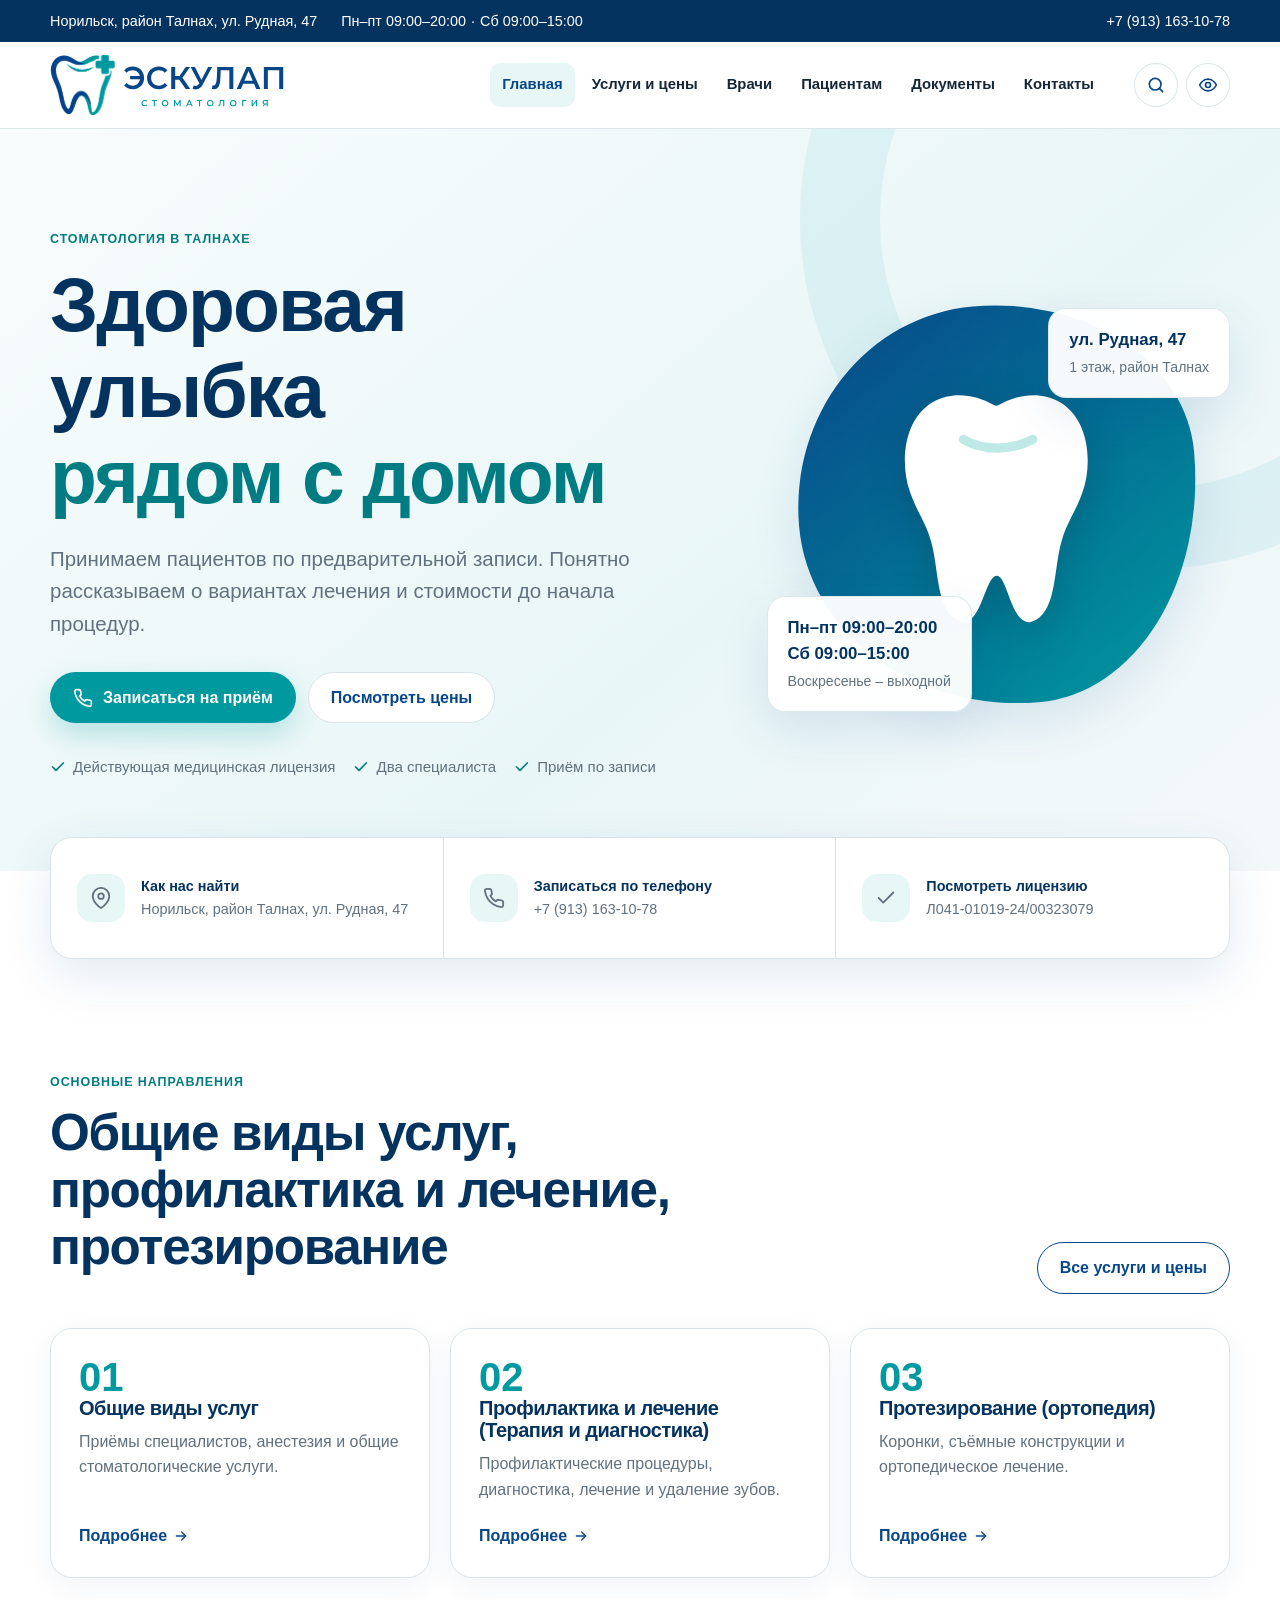
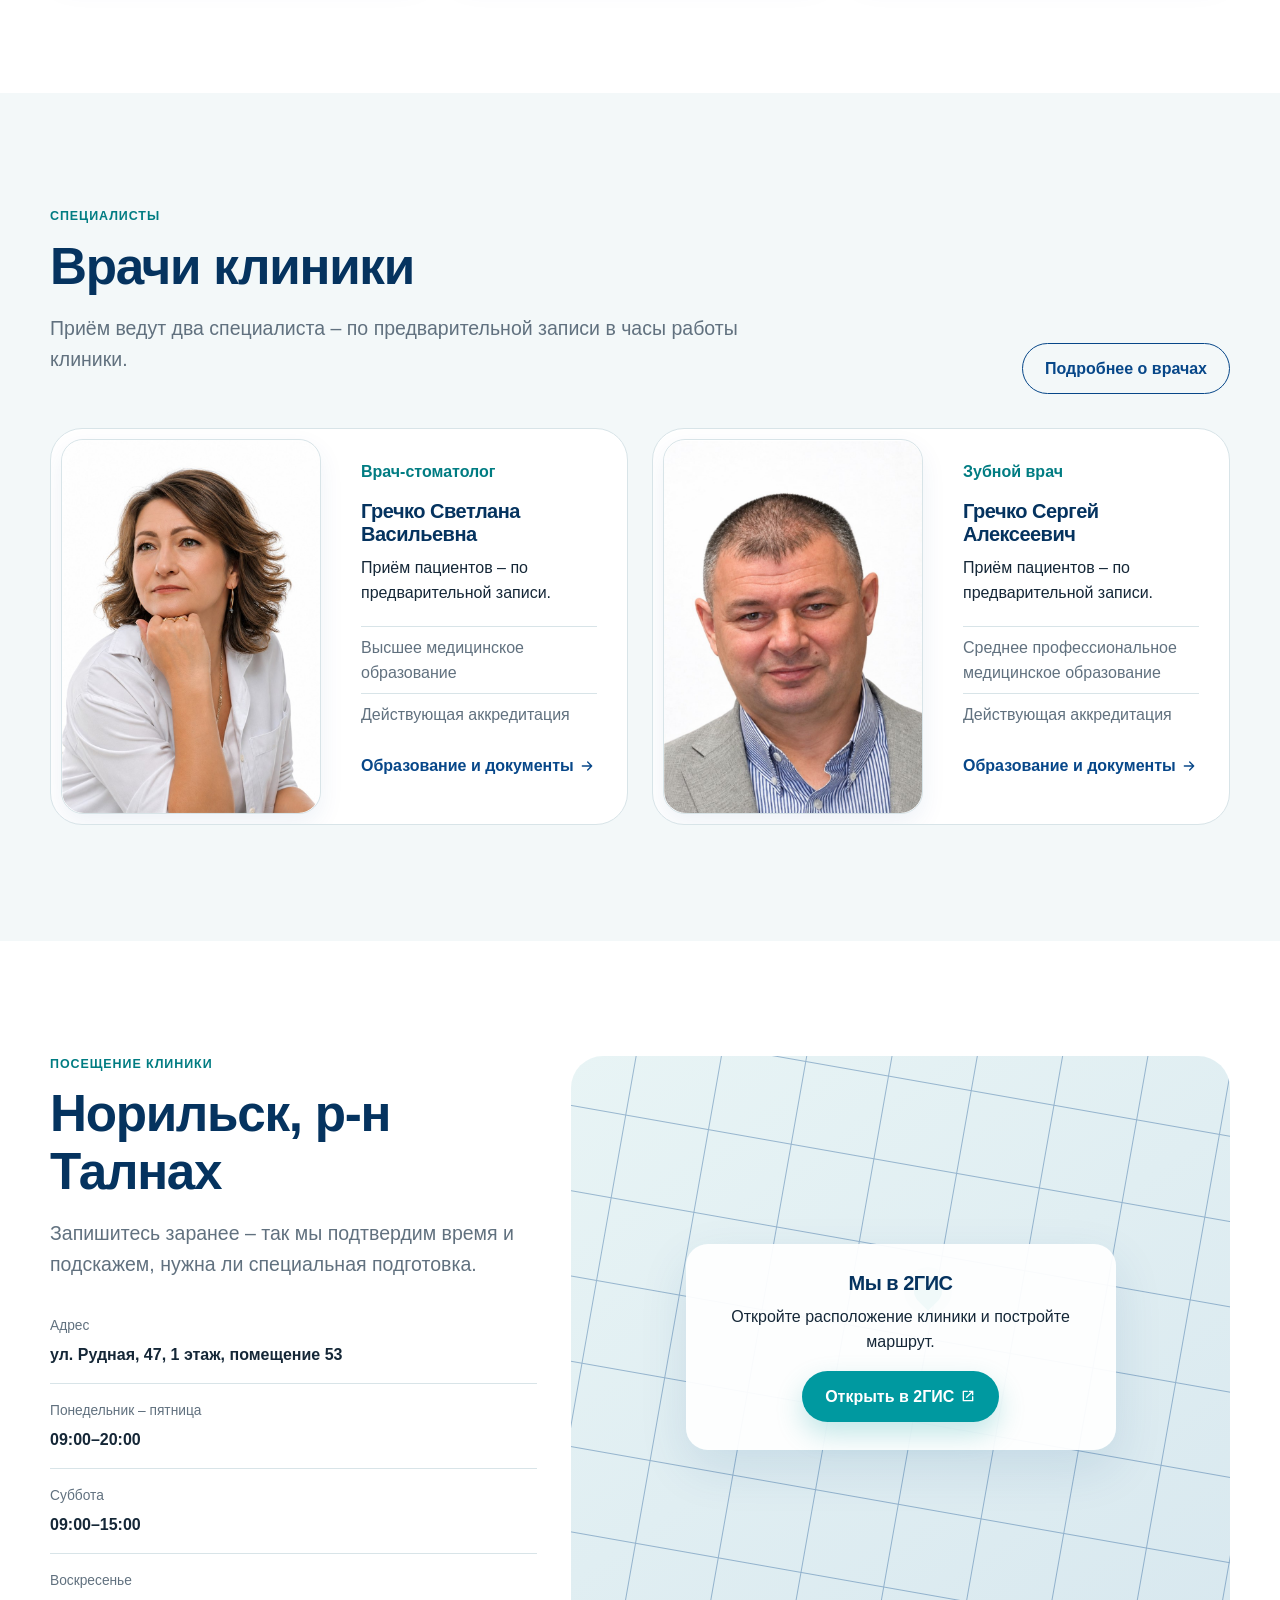
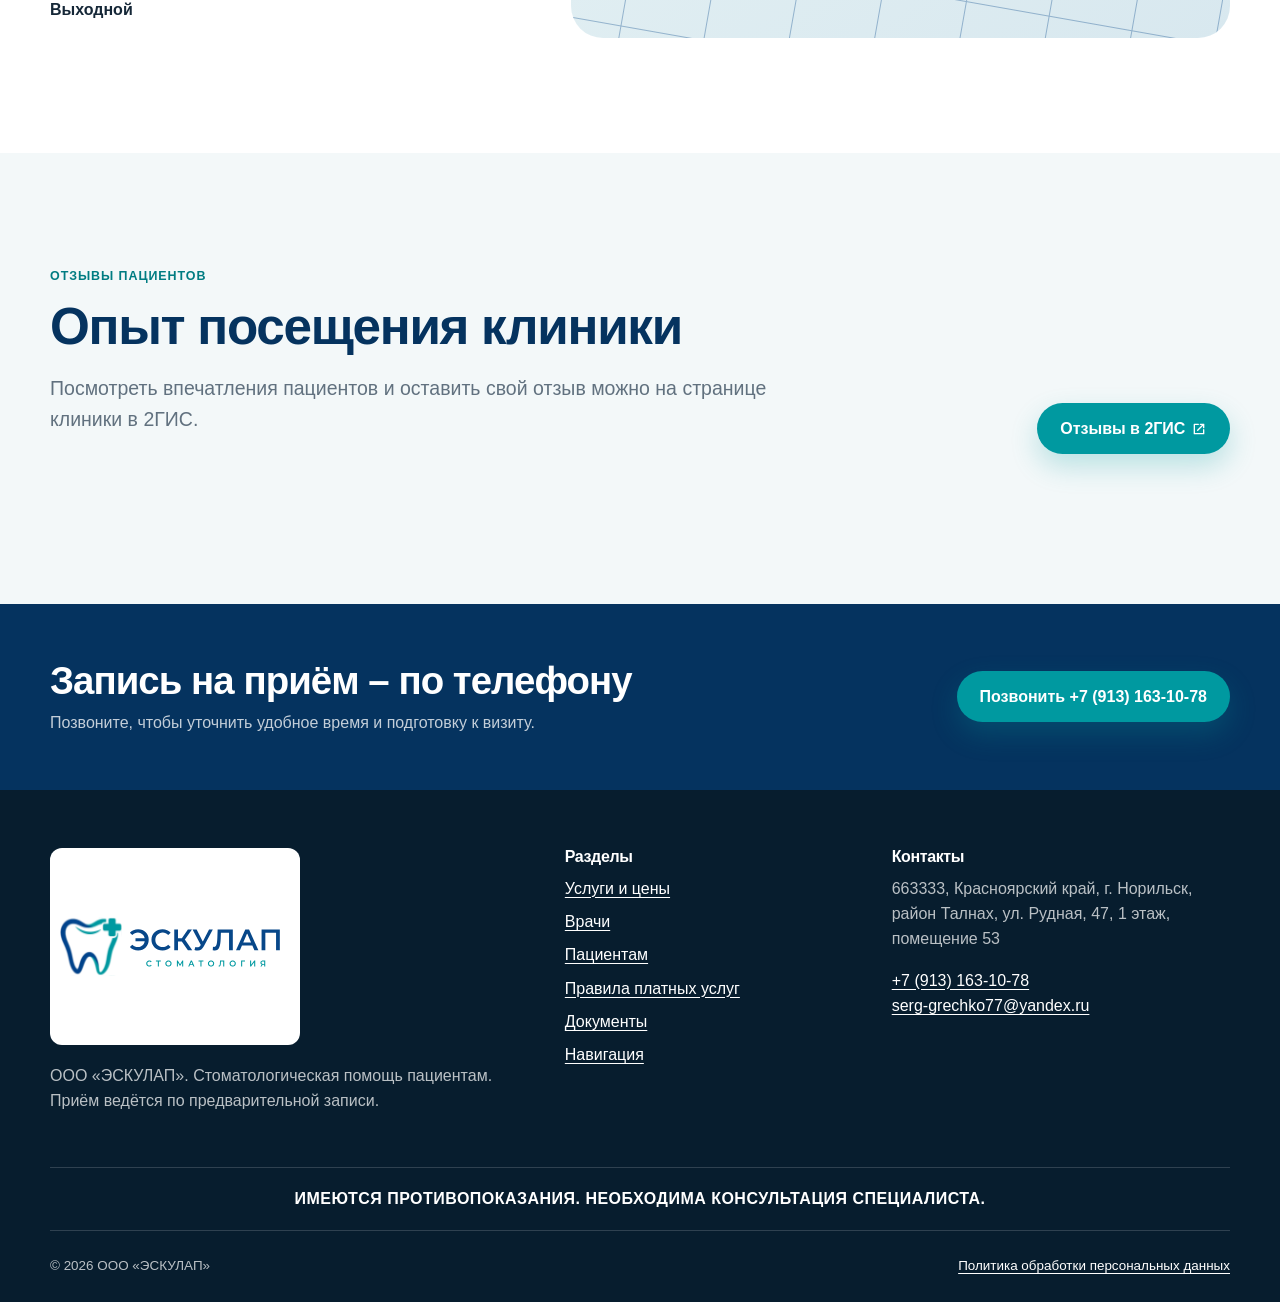
==== commit 947f6a35: "New update" ====
--- a/index.html
+++ b/index.html
@@ -12,6 +12,21 @@
     />
     <meta name="theme-color" content="#074789" />
     <title>Стоматология «Эскулап» – Норильск</title>
+    <meta property="og:type" content="website" />
+    <meta property="og:locale" content="ru_RU" />
+    <meta property="og:site_name" content="Стоматология «Эскулап»" />
+    <meta property="og:title" content="Стоматология «Эскулап» – Норильск" />
+    <meta property="og:description" content="Стоматологическая клиника «Эскулап» в Талнахе, Норильск. Лечение, профилактика, удаление и протезирование зубов. Запись по телефону." />
+    <meta property="og:image" content="https://slavyanin2005.github.io/Dentists-Aesculapius-/media/social-preview.png?v=20261117-2" />
+    <meta property="og:image:width" content="1200" />
+    <meta property="og:image:height" content="630" />
+    <meta property="og:image:type" content="image/png" />
+    <meta property="og:image:alt" content="Логотип стоматологии «Эскулап»" />
+    <meta name="twitter:card" content="summary_large_image" />
+    <meta name="twitter:title" content="Стоматология «Эскулап» – Норильск" />
+    <meta name="twitter:description" content="Стоматологическая клиника «Эскулап» в Талнахе, Норильск. Лечение, профилактика, удаление и протезирование зубов. Запись по телефону." />
+    <meta name="twitter:image" content="https://slavyanin2005.github.io/Dentists-Aesculapius-/media/social-preview.png?v=20261117-2" />
+    <meta name="twitter:image:alt" content="Логотип стоматологии «Эскулап»" />
     <link
       rel="icon"
       href="media/favicon.svg?v=20261101-1"
@@ -221,7 +236,20 @@
               <p>
                 Приёмы специалистов, анестезия и общие стоматологические услуги.
               </p>
-              <a href="services/#general">Подробнее →</a>
+              <a href="services/#general"
+                ><span class="link-icon-tail"
+                  >Подробнее<svg
+                    class="link-icon"
+                    aria-hidden="true"
+                    viewBox="0 0 24 24"
+                    fill="none"
+                    stroke="currentColor"
+                    stroke-width="2"
+                    stroke-linecap="round"
+                    stroke-linejoin="round"
+                  >
+                    <path d="M5 12h14M13 6l6 6-6 6"></path></svg></span
+              ></a>
             </article>
             <article class="card service-card">
               <span class="card__number">02</span>
@@ -230,13 +258,39 @@
                 Профилактические процедуры, диагностика, лечение и удаление
                 зубов.
               </p>
-              <a href="services/#prevention-treatment">Подробнее →</a>
+              <a href="services/#prevention-treatment"
+                ><span class="link-icon-tail"
+                  >Подробнее<svg
+                    class="link-icon"
+                    aria-hidden="true"
+                    viewBox="0 0 24 24"
+                    fill="none"
+                    stroke="currentColor"
+                    stroke-width="2"
+                    stroke-linecap="round"
+                    stroke-linejoin="round"
+                  >
+                    <path d="M5 12h14M13 6l6 6-6 6"></path></svg></span
+              ></a>
             </article>
             <article class="card service-card">
               <span class="card__number">03</span>
               <h3>Протезирование (ортопедия)</h3>
               <p>Коронки, съёмные конструкции и ортопедическое лечение.</p>
-              <a href="services/#prosthetics">Подробнее →</a>
+              <a href="services/#prosthetics"
+                ><span class="link-icon-tail"
+                  >Подробнее<svg
+                    class="link-icon"
+                    aria-hidden="true"
+                    viewBox="0 0 24 24"
+                    fill="none"
+                    stroke="currentColor"
+                    stroke-width="2"
+                    stroke-linecap="round"
+                    stroke-linejoin="round"
+                  >
+                    <path d="M5 12h14M13 6l6 6-6 6"></path></svg></span
+              ></a>
             </article>
           </div>
         </div>
@@ -278,7 +332,20 @@
                   <li>Действующая аккредитация</li>
                 </ul>
                 <a class="doctor-card__link" href="doctors/#svetlana"
-                  >Образование и документы →</a
+                  >Образование и
+                  <span class="link-icon-tail"
+                    >документы<svg
+                    class="link-icon"
+                    aria-hidden="true"
+                    viewBox="0 0 24 24"
+                    fill="none"
+                    stroke="currentColor"
+                    stroke-width="2"
+                    stroke-linecap="round"
+                    stroke-linejoin="round"
+                  >
+                    <path d="M5 12h14M13 6l6 6-6 6"></path></svg
+                  ></span></a
                 >
               </div>
             </article>
@@ -302,7 +369,20 @@
                   <li>Действующая аккредитация</li>
                 </ul>
                 <a class="doctor-card__link" href="doctors/#sergey"
-                  >Образование и документы →</a
+                  >Образование и
+                  <span class="link-icon-tail"
+                    >документы<svg
+                    class="link-icon"
+                    aria-hidden="true"
+                    viewBox="0 0 24 24"
+                    fill="none"
+                    stroke="currentColor"
+                    stroke-width="2"
+                    stroke-linecap="round"
+                    stroke-linejoin="round"
+                  >
+                    <path d="M5 12h14M13 6l6 6-6 6"></path></svg
+                  ></span></a
                 >
               </div>
             </article>
@@ -348,7 +428,19 @@
                   href="https://go.2gis.com/IZ2tV"
                   target="_blank"
                   rel="noopener"
-                  >Открыть в 2ГИС ↗</a
+                  ><span class="link-icon-tail"
+                    >Открыть в 2ГИС<svg
+                      class="link-icon"
+                      aria-hidden="true"
+                      viewBox="0 0 24 24"
+                      fill="none"
+                      stroke="currentColor"
+                      stroke-width="2"
+                      stroke-linecap="round"
+                      stroke-linejoin="round"
+                    >
+                      <path d="M14 5h5v5M10 14 19 5M19 13v6H5V5h6"></path></svg></span
+                ></a
                 >
               </div>
             </div>
@@ -372,7 +464,19 @@
               href="https://2gis.ru/norilsk/firm/70000001054411634/tab/reviews"
               target="_blank"
               rel="noopener"
-              >Отзывы в 2ГИС ↗</a
+              ><span class="link-icon-tail"
+                >Отзывы в 2ГИС<svg
+                  class="link-icon"
+                  aria-hidden="true"
+                  viewBox="0 0 24 24"
+                  fill="none"
+                  stroke="currentColor"
+                  stroke-width="2"
+                  stroke-linecap="round"
+                  stroke-linejoin="round"
+                >
+                  <path d="M14 5h5v5M10 14 19 5M19 13v6H5V5h6"></path></svg></span
+            ></a
             >
           </div>
         </div>
--- a/assets/css/styles.css
+++ b/assets/css/styles.css
@@ -601,11 +601,24 @@
   border-top: 1px solid var(--line);
 }
 .doctor-card__link {
-  display: inline-flex;
+  display: inline-block;
+  width: fit-content;
+  max-width: 100%;
   margin-top: 18px;
   color: var(--navy);
   font-weight: 800;
   text-decoration: none;
+}
+.link-icon-tail {
+  display: inline-flex;
+  align-items: center;
+  gap: 0.35em;
+  white-space: nowrap;
+}
+.link-icon {
+  width: 1em;
+  height: 1em;
+  flex: 0 0 auto;
 }
 .doctor-card__link:hover {
   color: var(--teal-dark);
@@ -1053,6 +1066,7 @@
 }
 .link-list a {
   display: flex;
+  align-items: flex-start;
   justify-content: space-between;
   gap: 20px;
   padding: 15px 0;
@@ -1060,7 +1074,18 @@
   font-weight: 700;
 }
 .link-list a::after {
-  content: "↗";
+  content: "";
+  width: 1em;
+  height: 1em;
+  flex: 0 0 auto;
+  margin-top: 0.15em;
+  background: currentColor;
+  -webkit-mask: url("data:image/svg+xml,%3Csvg xmlns='http://www.w3.org/2000/svg' viewBox='0 0 24 24' fill='none' stroke='black' stroke-width='2' stroke-linecap='round' stroke-linejoin='round'%3E%3Cpath d='M5 12h14M13 6l6 6-6 6'/%3E%3C/svg%3E") center / contain no-repeat;
+  mask: url("data:image/svg+xml,%3Csvg xmlns='http://www.w3.org/2000/svg' viewBox='0 0 24 24' fill='none' stroke='black' stroke-width='2' stroke-linecap='round' stroke-linejoin='round'%3E%3Cpath d='M5 12h14M13 6l6 6-6 6'/%3E%3C/svg%3E") center / contain no-repeat;
+}
+.link-list--external a::after {
+  -webkit-mask-image: url("data:image/svg+xml,%3Csvg xmlns='http://www.w3.org/2000/svg' viewBox='0 0 24 24' fill='none' stroke='black' stroke-width='2' stroke-linecap='round' stroke-linejoin='round'%3E%3Cpath d='M14 5h5v5M10 14 19 5M19 13v6H5V5h6'/%3E%3C/svg%3E");
+  mask-image: url("data:image/svg+xml,%3Csvg xmlns='http://www.w3.org/2000/svg' viewBox='0 0 24 24' fill='none' stroke='black' stroke-width='2' stroke-linecap='round' stroke-linejoin='round'%3E%3Cpath d='M14 5h5v5M10 14 19 5M19 13v6H5V5h6'/%3E%3C/svg%3E");
 }
 .link-list--spaced {
   margin-top: 25px;
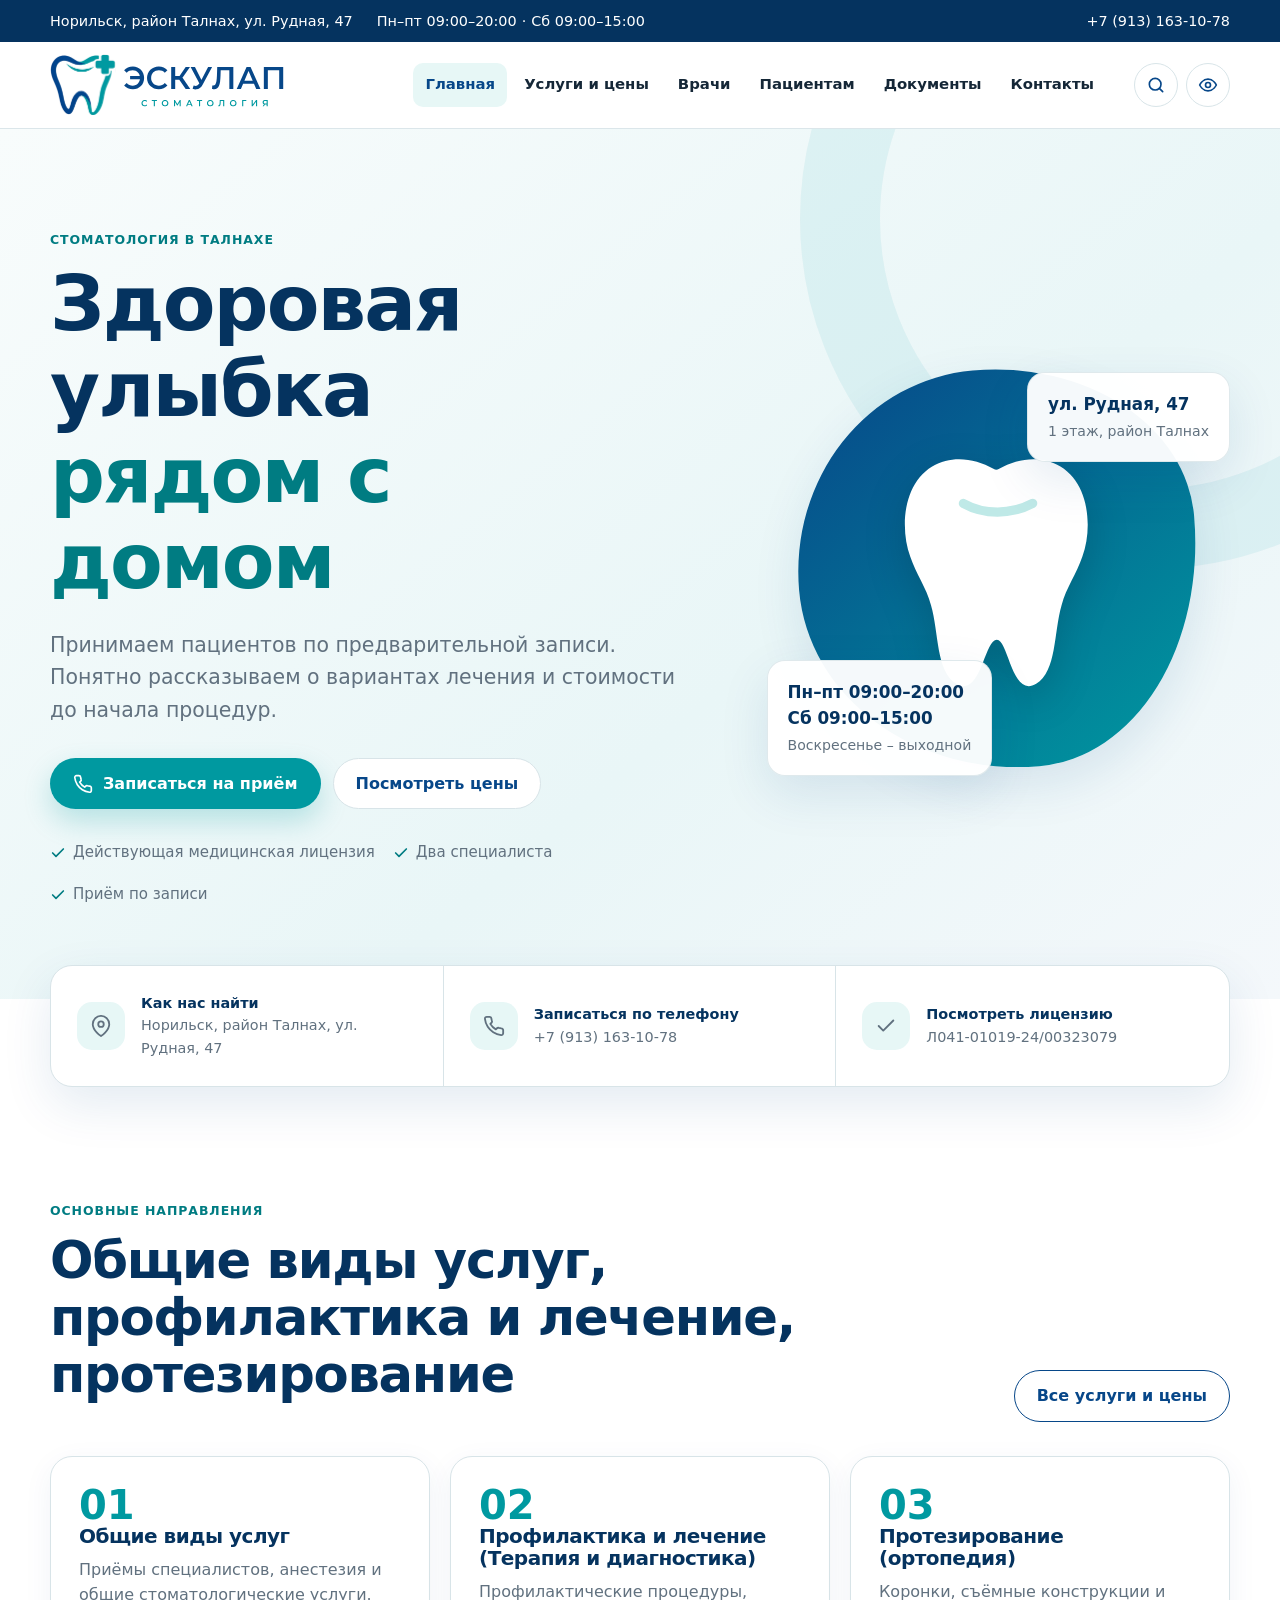
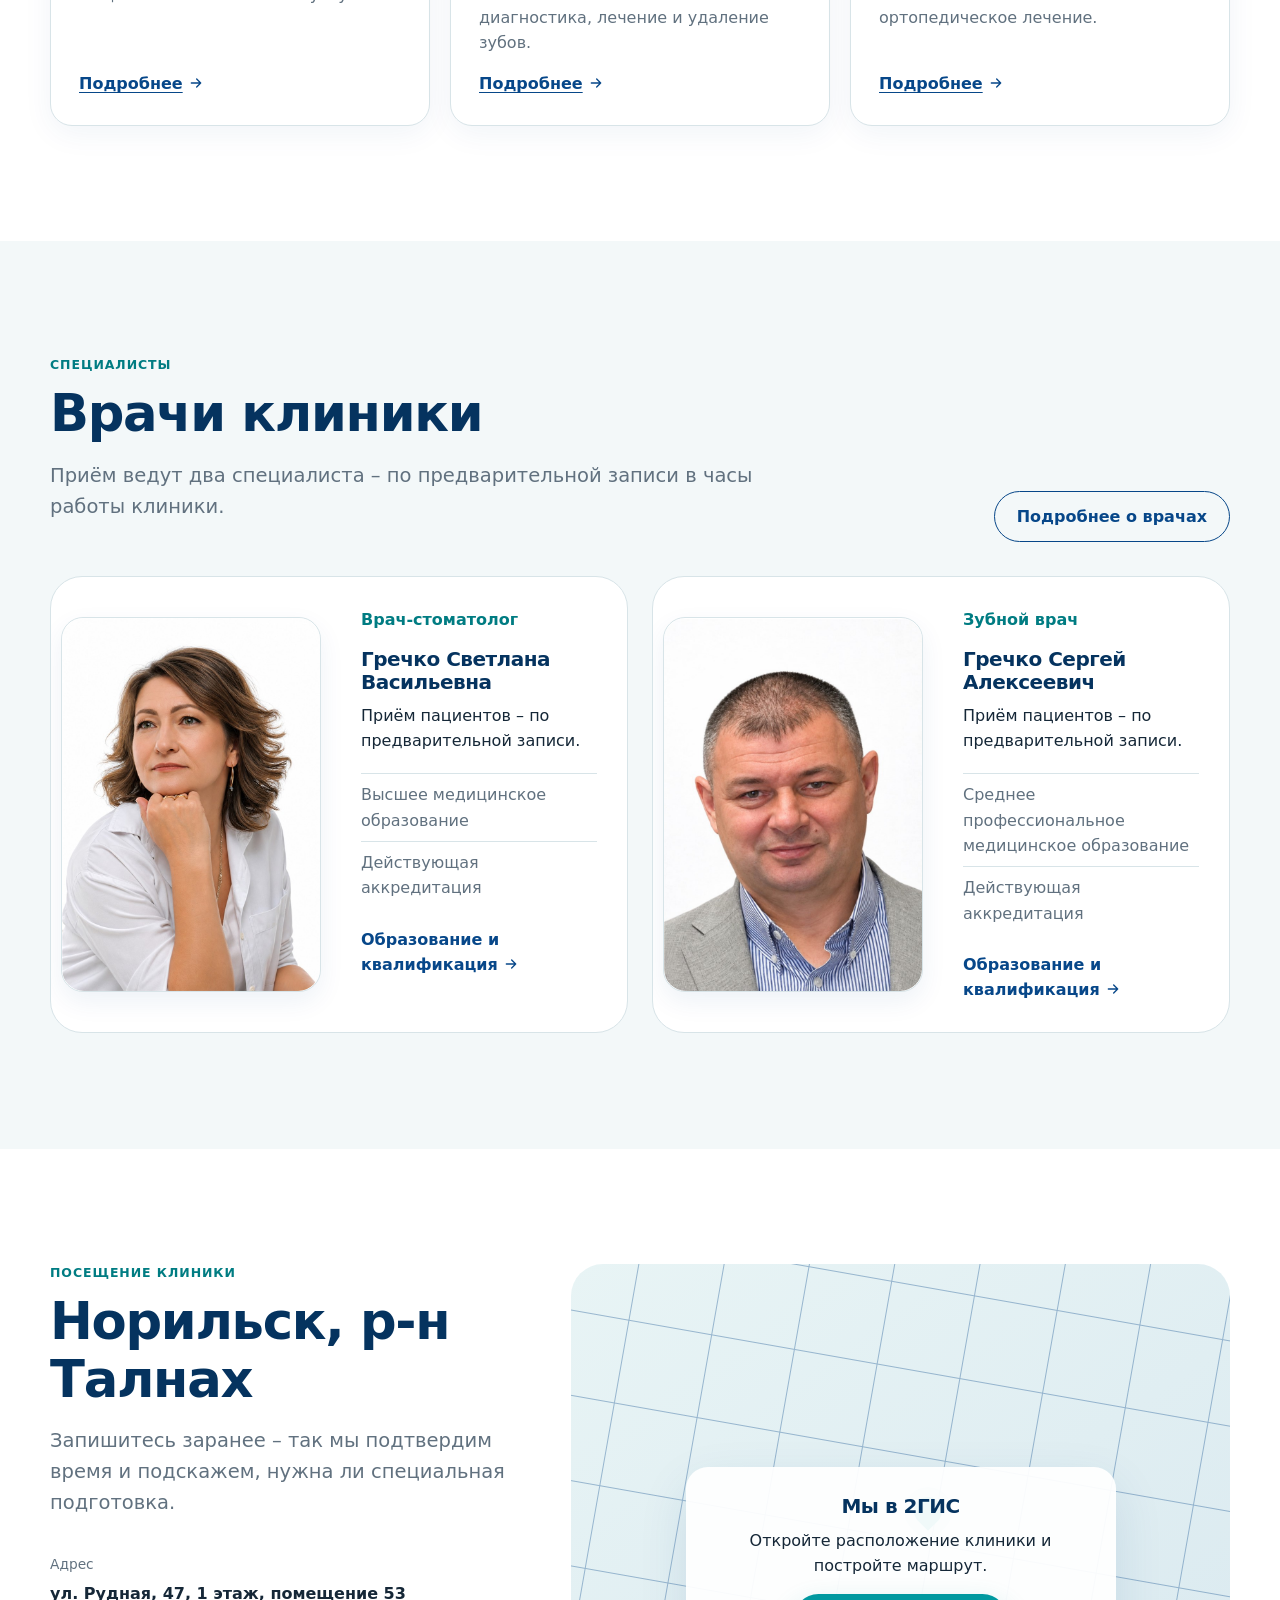
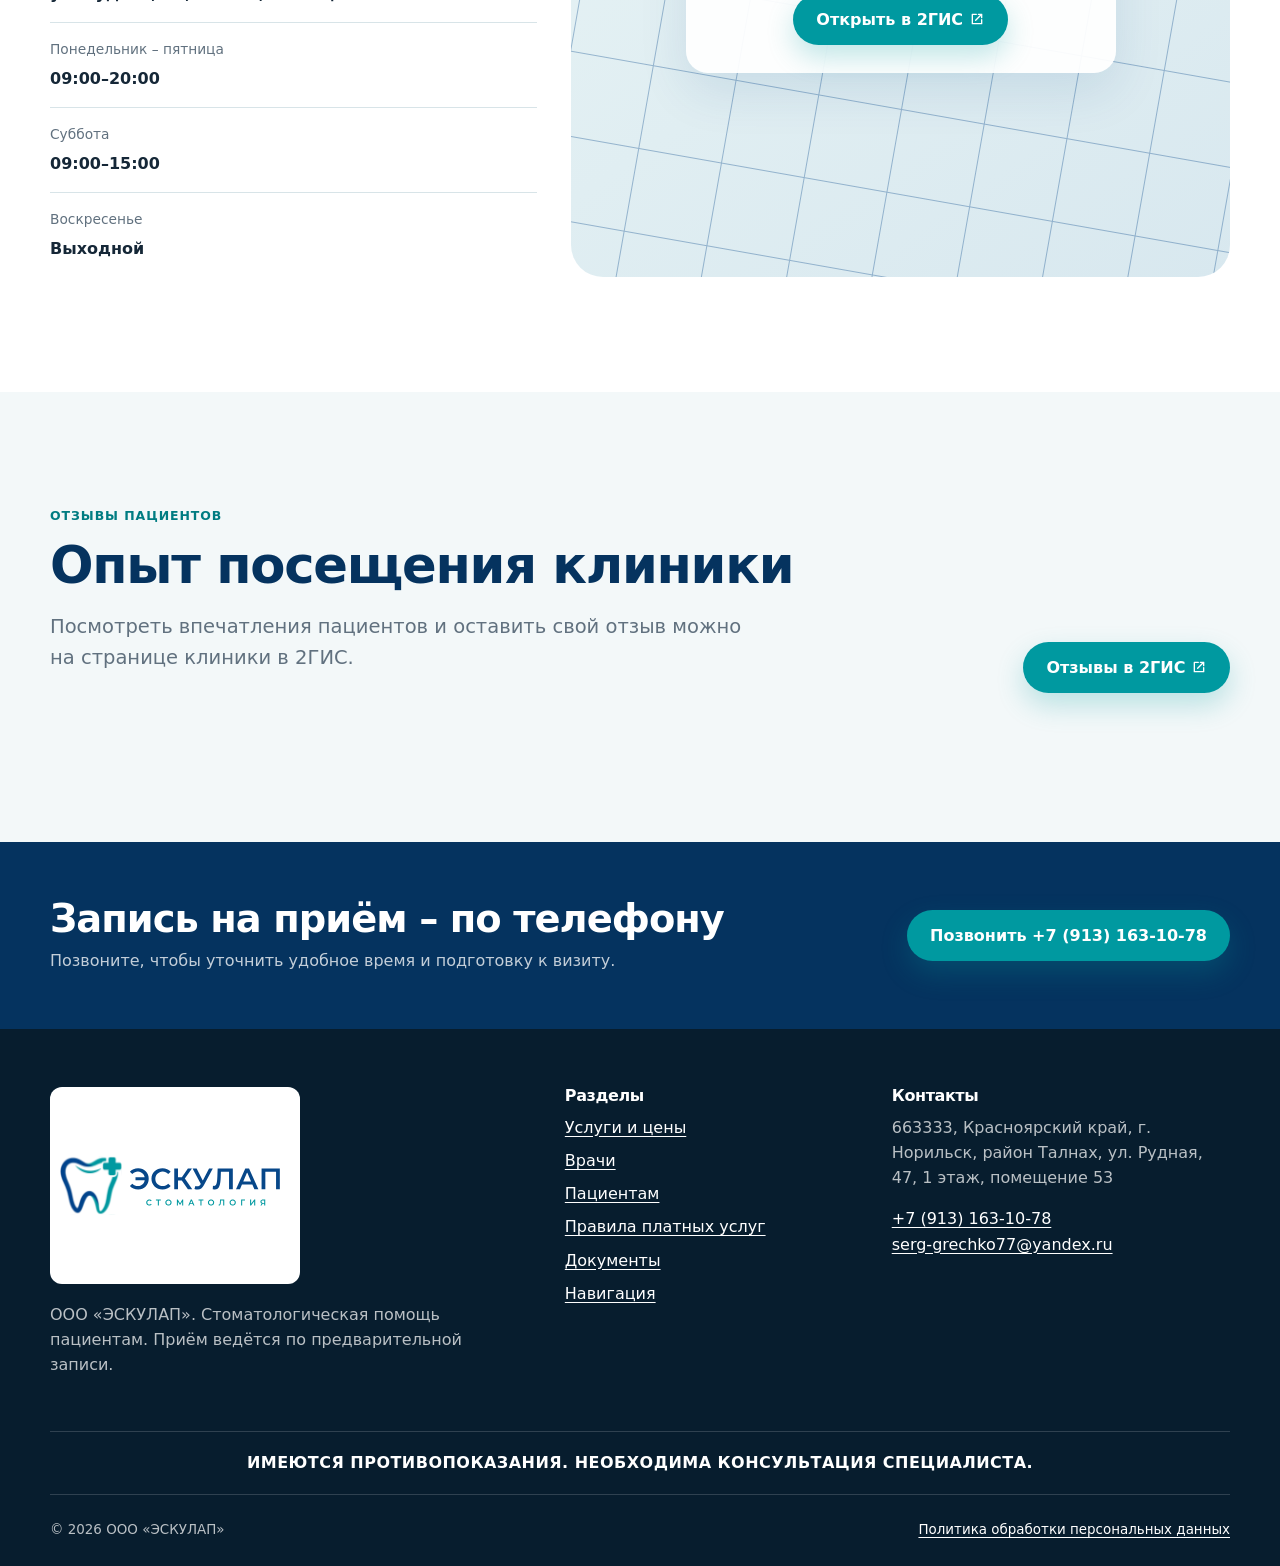
==== commit 01fdd5c9: "New update" ====
--- a/index.html
+++ b/index.html
@@ -334,7 +334,7 @@
                 <a class="doctor-card__link" href="doctors/#svetlana"
                   >Образование и
                   <span class="link-icon-tail"
-                    >документы<svg
+                    >квалификация<svg
                     class="link-icon"
                     aria-hidden="true"
                     viewBox="0 0 24 24"
@@ -371,7 +371,7 @@
                 <a class="doctor-card__link" href="doctors/#sergey"
                   >Образование и
                   <span class="link-icon-tail"
-                    >документы<svg
+                    >квалификация<svg
                     class="link-icon"
                     aria-hidden="true"
                     viewBox="0 0 24 24"
--- a/assets/css/styles.css
+++ b/assets/css/styles.css
@@ -36,7 +36,7 @@
   color: var(--ink);
   background: var(--white);
   font-family:
-    Inter,
+    system-ui,
     -apple-system,
     BlinkMacSystemFont,
     "Segoe UI",
@@ -121,7 +121,6 @@
 .eyebrow {
   margin: 0 0 12px;
   color: var(--teal-dark);
-  font-family: Verdana, Geneva, sans-serif;
   font-size: 0.78rem;
   font-weight: 700;
   line-height: 1.4;
@@ -610,15 +609,15 @@
   text-decoration: none;
 }
 .link-icon-tail {
-  display: inline-flex;
-  align-items: center;
-  gap: 0.35em;
+  display: inline;
   white-space: nowrap;
 }
 .link-icon {
+  display: inline-block;
   width: 1em;
   height: 1em;
-  flex: 0 0 auto;
+  margin-inline-start: 0.35em;
+  vertical-align: -0.125em;
 }
 .doctor-card__link:hover {
   color: var(--teal-dark);
@@ -678,7 +677,6 @@
   display: grid;
   grid-template-columns: repeat(2, 1fr);
   border-top: 1px solid var(--line);
-  border-bottom: 1px solid var(--line);
 }
 .doctor-fact {
   padding: 30px 36px;
@@ -698,6 +696,10 @@
 }
 .doctor-fact strong {
   color: var(--ink);
+}
+.doctor-fact__specialty {
+  border-top: 1px solid var(--line);
+  padding-top: 9px;
 }
 .qualification-list {
   margin: 0;
@@ -720,153 +722,6 @@
 .qualification-list strong {
   flex: 0 0 auto;
   color: var(--navy-deep);
-}
-.doctor-documents {
-  padding: 36px;
-}
-.doctor-documents__heading {
-  display: flex;
-  justify-content: space-between;
-  align-items: end;
-  gap: 28px;
-  margin-bottom: 24px;
-}
-.doctor-documents__heading h3 {
-  margin: 0;
-  font-size: 1.65rem;
-}
-.doctor-documents__heading > p {
-  max-width: 360px;
-  margin: 0;
-  color: var(--muted);
-}
-.document-gallery {
-  display: grid;
-  grid-template-columns: repeat(4, minmax(0, 1fr));
-  gap: 15px;
-}
-.document-tile {
-  min-width: 0;
-  overflow: hidden;
-  padding: 0;
-  border: 1px solid var(--line);
-  border-radius: 18px;
-  background: #fff;
-  color: var(--ink);
-  text-align: left;
-  cursor: zoom-in;
-  transition:
-    transform 0.18s ease,
-    border-color 0.18s ease,
-    box-shadow 0.18s ease;
-}
-.document-tile:hover {
-  transform: translateY(-3px);
-  border-color: var(--teal);
-  box-shadow: 0 12px 28px rgba(7, 71, 137, 0.1);
-}
-.document-tile:focus-visible {
-  outline: 3px solid rgba(0, 153, 160, 0.28);
-  outline-offset: 3px;
-}
-.document-tile img {
-  width: 100%;
-  height: 180px;
-  display: block;
-  object-fit: cover;
-  object-position: top;
-  background: var(--soft);
-}
-.document-dialog {
-  width: min(1120px, calc(100% - 28px));
-  max-width: none;
-  height: min(92vh, 980px);
-  height: min(92dvh, 980px);
-  padding: 0;
-  border: 0;
-  border-radius: 24px;
-  background: #fff;
-  box-shadow: 0 30px 100px rgba(0, 0, 0, 0.35);
-}
-.document-dialog[open] {
-  display: flex;
-  flex-direction: column;
-}
-.document-dialog::backdrop {
-  background: rgba(3, 24, 42, 0.76);
-  backdrop-filter: blur(5px);
-}
-.document-dialog__bar {
-  display: flex;
-  align-items: center;
-  justify-content: space-between;
-  gap: 20px;
-  padding: 18px 22px;
-  border-bottom: 1px solid var(--line);
-}
-.document-dialog__bar h2 {
-  margin: 0;
-  font-size: clamp(1.1rem, 2.5vw, 1.5rem);
-}
-.document-dialog__viewer {
-  position: relative;
-  flex: 1;
-  min-height: 0;
-}
-.document-dialog__body {
-  height: 100%;
-  overflow: auto;
-  padding: 22px 82px;
-  background: var(--soft);
-  text-align: center;
-  overscroll-behavior: contain;
-}
-.document-dialog__body img {
-  max-width: 100%;
-  height: auto;
-  vertical-align: top;
-  box-shadow: 0 8px 30px rgba(7, 71, 137, 0.12);
-}
-.document-dialog__nav {
-  position: absolute;
-  top: 50%;
-  z-index: 2;
-  display: grid;
-  width: 52px;
-  height: 52px;
-  padding: 0;
-  border: 1px solid var(--line);
-  border-radius: 50%;
-  background: rgba(255, 255, 255, 0.96);
-  color: var(--blue);
-  place-items: center;
-  transform: translateY(-50%);
-  box-shadow: 0 8px 24px rgba(7, 71, 137, 0.16);
-  cursor: pointer;
-  transition:
-    background 0.18s ease,
-    color 0.18s ease,
-    opacity 0.18s ease,
-    transform 0.18s ease;
-}
-.document-dialog__nav:hover:not(:disabled) {
-  background: var(--teal);
-  color: #fff;
-  transform: translateY(-50%) scale(1.05);
-}
-.document-dialog__nav:focus-visible {
-  outline: 3px solid rgba(0, 153, 160, 0.32);
-  outline-offset: 3px;
-}
-.document-dialog__nav:disabled {
-  opacity: 0.28;
-  cursor: default;
-}
-.document-dialog__nav--previous {
-  left: 16px;
-}
-.document-dialog__nav--next {
-  right: 16px;
 }
 .status-note {
   padding: 18px 20px;
@@ -1370,9 +1225,6 @@
   .doctor-card {
     grid-template-columns: 240px 1fr;
   }
-  .document-gallery {
-    grid-template-columns: repeat(3, minmax(0, 1fr));
-  }
 }
 
 @media (max-width: 820px) {
@@ -1423,12 +1275,6 @@
   }
   .doctor-fact {
     padding: 26px 28px;
-  }
-  .doctor-documents {
-    padding: 28px;
-  }
-  .document-gallery {
-    grid-template-columns: repeat(2, minmax(0, 1fr));
   }
   .footer-grid {
     grid-template-columns: 1fr 1fr;
@@ -1546,40 +1392,6 @@
     flex-direction: column;
     gap: 3px;
   }
-  .doctor-documents {
-    padding: 24px 22px;
-  }
-  .doctor-documents__heading {
-    align-items: flex-start;
-    flex-direction: column;
-    gap: 8px;
-  }
-  .document-gallery {
-    grid-template-columns: 1fr 1fr;
-    gap: 10px;
-  }
-  .document-tile img {
-    height: 145px;
-  }
-  .document-dialog {
-    width: calc(100% - 16px);
-    height: 94vh;
-    height: 94dvh;
-    border-radius: 18px;
-  }
-  .document-dialog__body {
-    padding: 12px 58px;
-  }
-  .document-dialog__nav {
-    width: 44px;
-    height: 44px;
-  }
-  .document-dialog__nav--previous {
-    left: 7px;
-  }
-  .document-dialog__nav--next {
-    right: 7px;
-  }
   .license-access {
     align-items: flex-start;
     flex-direction: column;
